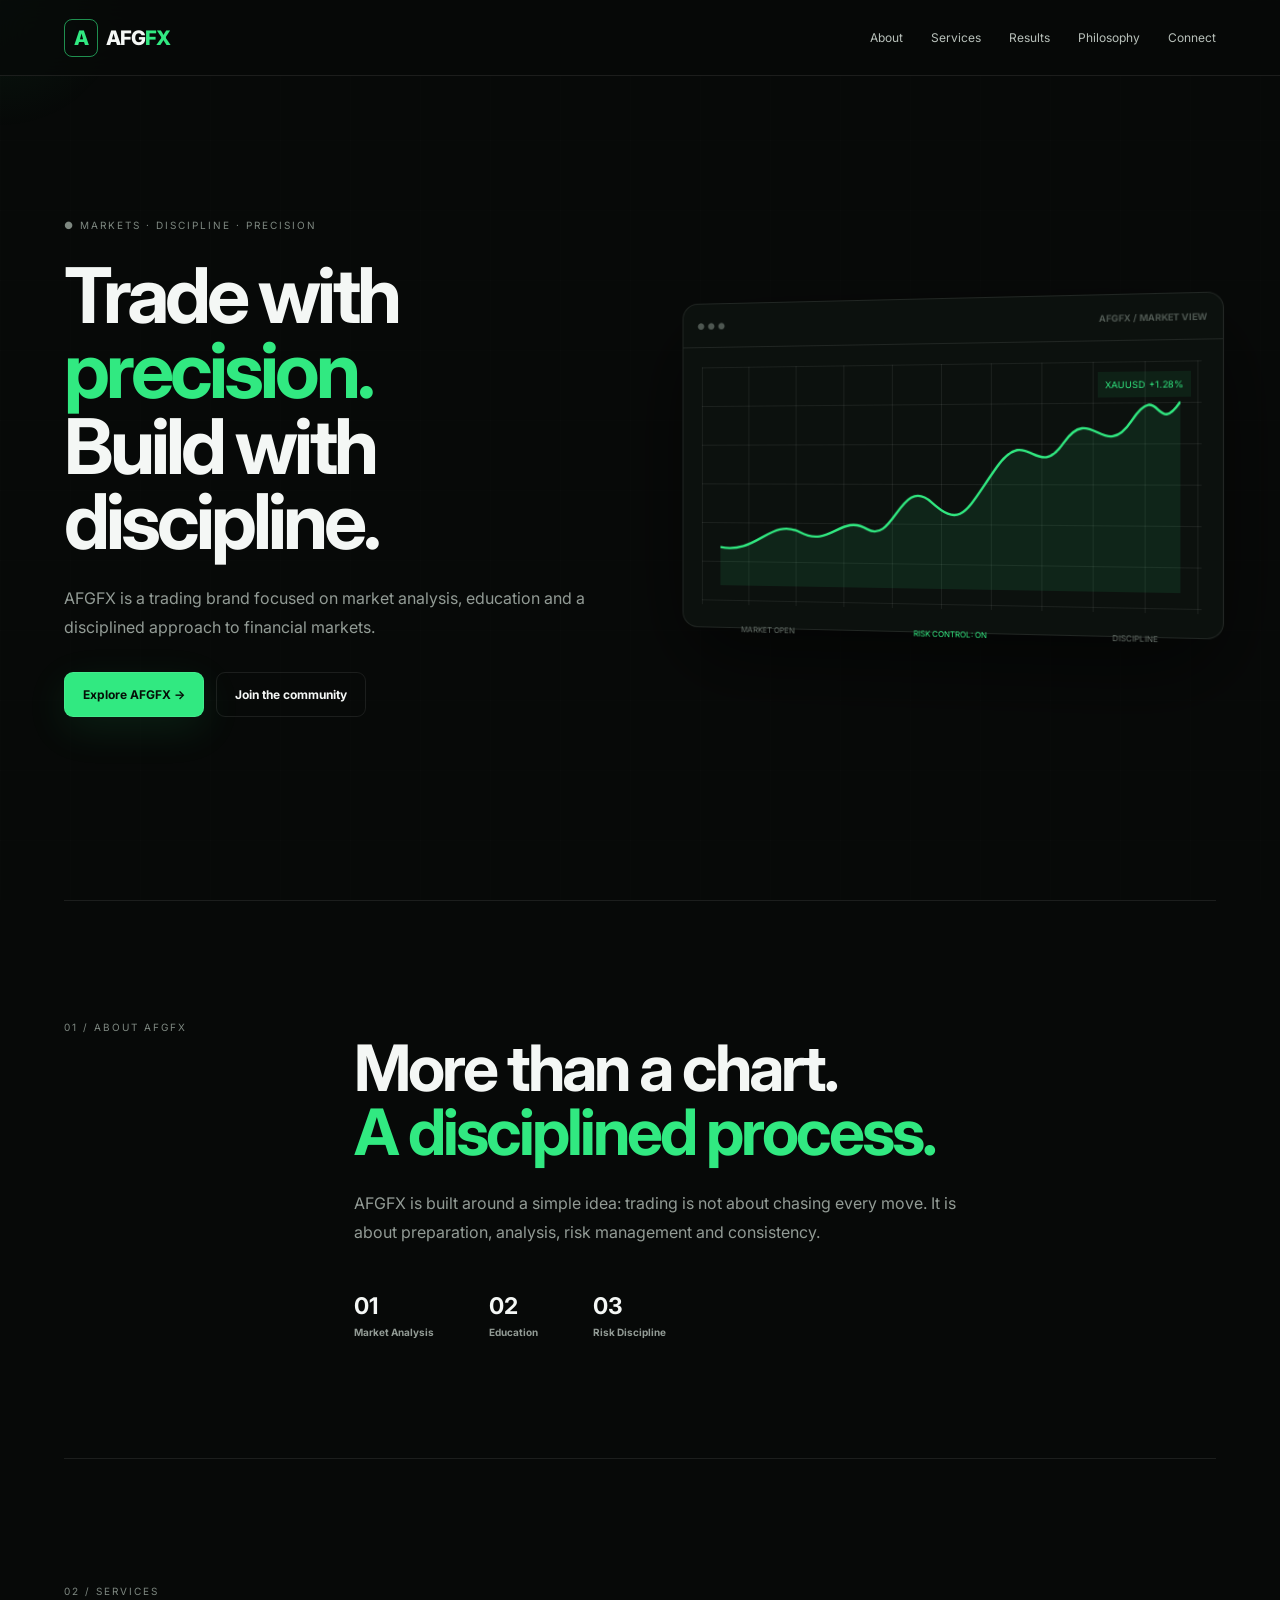
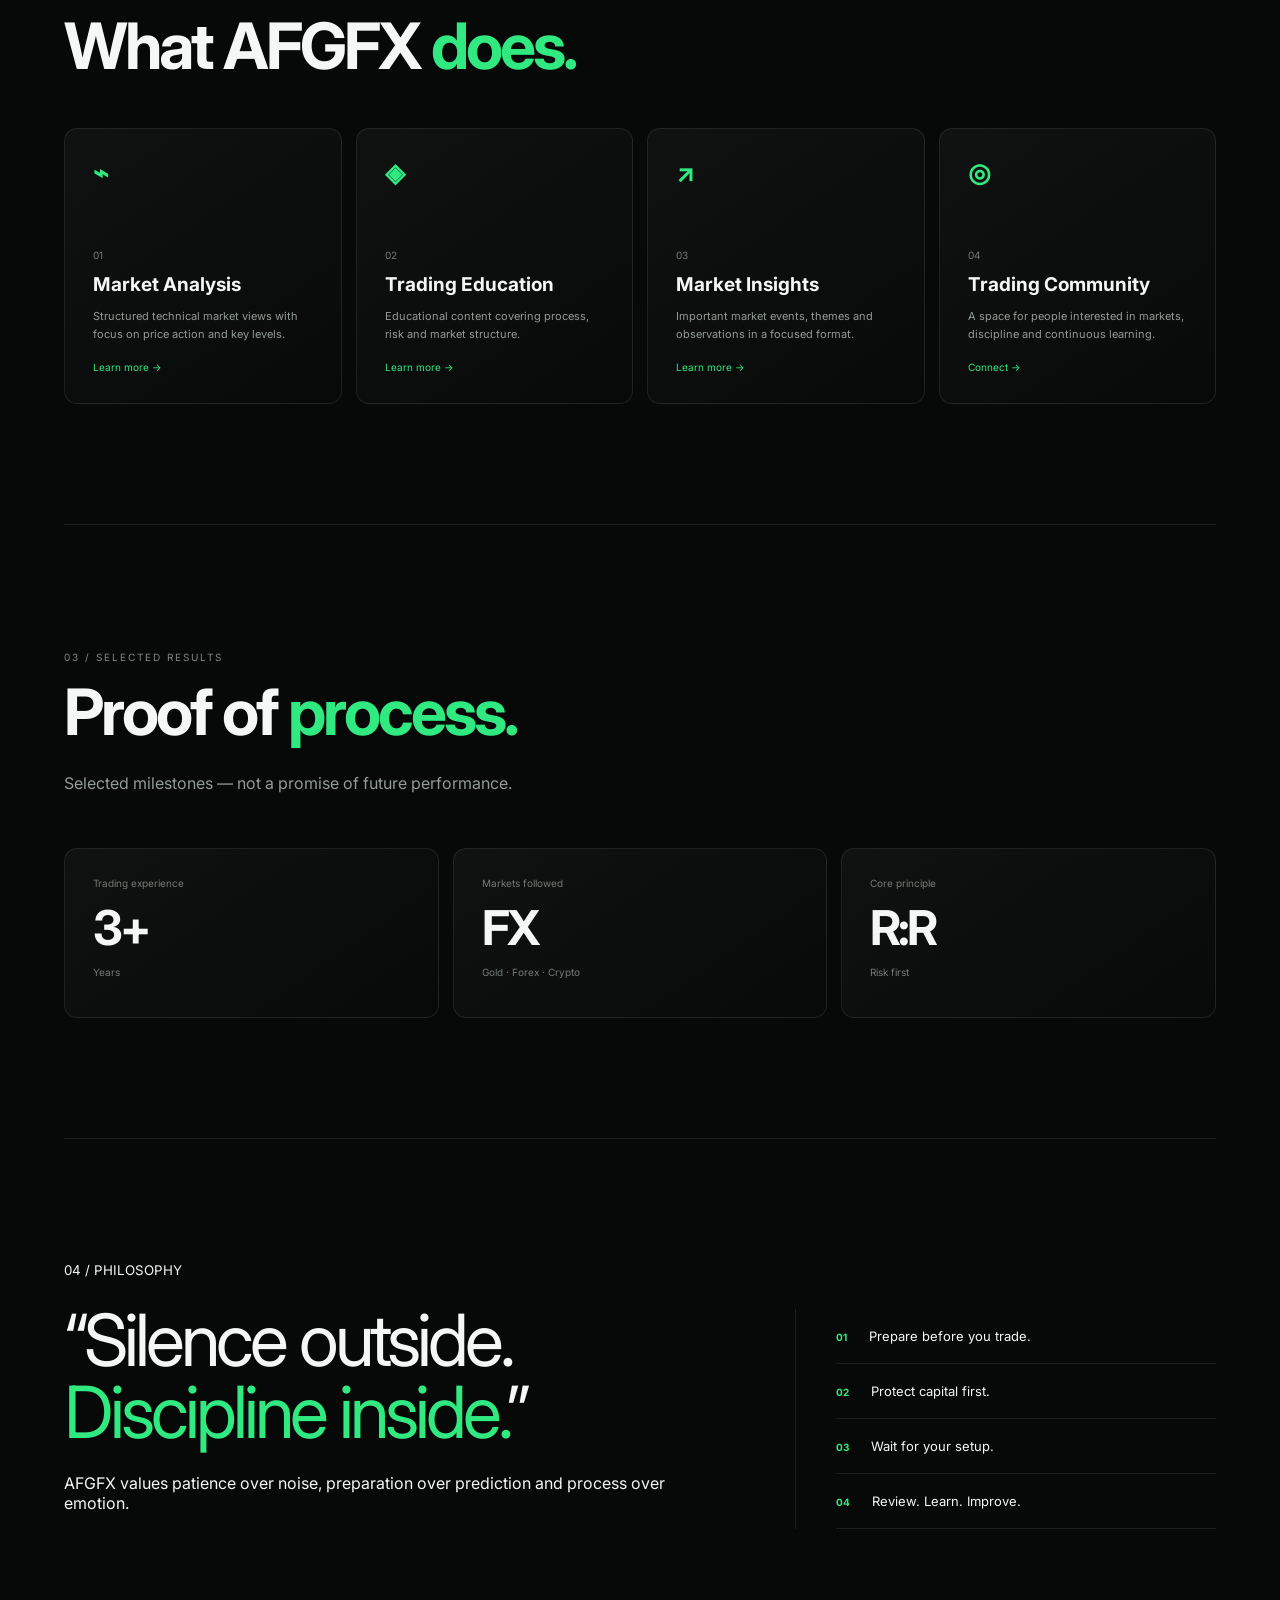
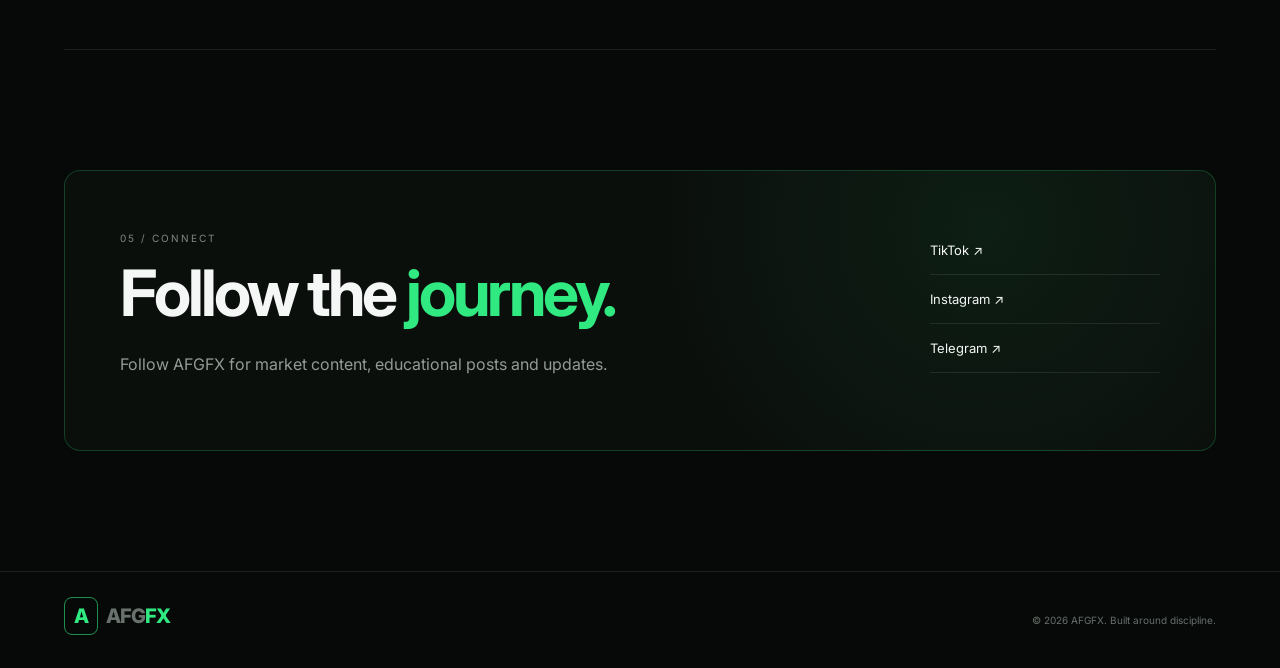
==== index.html @ 51ed6da6 "1 12" ====
<!doctype html><html lang="en"><head>
<meta charset="utf-8"><meta name="viewport" content="width=device-width,initial-scale=1">
<title>AFGFX — Trade with Precision</title>
<link rel="preconnect" href="https://fonts.googleapis.com"><link rel="preconnect" href="https://fonts.gstatic.com" crossorigin>
<link href="https://fonts.googleapis.com/css2?family=Inter:wght@400;500;600;700;800&display=swap" rel="stylesheet">
<link rel="stylesheet" href="style.css"></head><body>
<div class="cursor-glow"></div><div class="grid"></div>
<header class="nav"><a class="brand" href="#home"><i>A</i>AFG<span>FX</span></a>
<button class="menu">☰</button><nav><a href="#about">About</a><a href="#services">Services</a><a href="#results">Results</a><a href="#philosophy">Philosophy</a><a href="#contact">Connect</a></nav></header>
<main id="home">
<section class="hero section"><div class="copy reveal"><small>● MARKETS · DISCIPLINE · PRECISION</small>
<h1>Trade with <em>precision.</em><br>Build with discipline.</h1><p>AFGFX is a trading brand focused on market analysis, education and a disciplined approach to financial markets.</p>
<div class="actions"><a class="btn main" href="#services">Explore AFGFX →</a><a class="btn" href="#contact">Join the community</a></div></div>
<div class="visual reveal delay"><div class="terminal"><div class="top">● ● ● <b>AFGFX / MARKET VIEW</b></div><div class="chart"><svg viewBox="0 0 600 260" preserveAspectRatio="none"><path class="area" d="M0 210 C50 220 70 170 110 190 S165 165 200 185 S245 115 285 150 S330 160 370 105 S420 125 455 75 S505 100 540 48 S570 70 600 25 L600 260 L0 260Z"/><path class="line" d="M0 210 C50 220 70 170 110 190 S165 165 200 185 S245 115 285 150 S330 160 370 105 S420 125 455 75 S505 100 540 48 S570 70 600 25"/></svg><label>XAUUSD +1.28%</label></div><div class="bottom">MARKET OPEN <span>RISK CONTROL: ON</span> DISCIPLINE</div></div></div></section>
<section id="about" class="section split"><small>01 / ABOUT AFGFX</small><div class="reveal"><h2>More than a chart.<br><em>A disciplined process.</em></h2><p>AFGFX is built around a simple idea: trading is not about chasing every move. It is about preparation, analysis, risk management and consistency.</p><div class="stats"><b>01 <small>Market Analysis</small></b><b>02 <small>Education</small></b><b>03 <small>Risk Discipline</small></b></div></div></section>
<section id="services" class="section"><div class="head reveal"><small>02 / SERVICES</small><h2>What AFGFX <em>does.</em></h2></div><div class="cards">
<article class="card reveal"><strong>⌁</strong><small>01</small><h3>Market Analysis</h3><p>Structured technical market views with focus on price action and key levels.</p><a href="#contact">Learn more →</a></article>
<article class="card reveal delay"><strong>◈</strong><small>02</small><h3>Trading Education</h3><p>Educational content covering process, risk and market structure.</p><a href="#contact">Learn more →</a></article>
<article class="card reveal"><strong>↗</strong><small>03</small><h3>Market Insights</h3><p>Important market events, themes and observations in a focused format.</p><a href="#contact">Learn more →</a></article>
<article class="card reveal delay"><strong>◎</strong><small>04</small><h3>Trading Community</h3><p>A space for people interested in markets, discipline and continuous learning.</p><a href="#contact">Connect →</a></article>
</div></section>
<section id="results" class="section"><div class="head reveal"><small>03 / SELECTED RESULTS</small><h2>Proof of <em>process.</em></h2><p>Selected milestones — not a promise of future performance.</p></div><div class="results">
<div class="result reveal"><small>Trading experience</small><b>3+</b><span>Years</span></div><div class="result reveal delay"><small>Markets followed</small><b>FX</b><span>Gold · Forex · Crypto</span></div><div class="result reveal"><small>Core principle</small><b>R:R</b><span>Risk first</span></div></div></section>
<section id="philosophy" class="section philosophy"><div class="reveal"><small>04 / PHILOSOPHY</small><blockquote>“Silence outside.<br><em>Discipline inside.</em>”</blockquote><p>AFGFX values patience over noise, preparation over prediction and process over emotion.</p></div><div class="principles reveal delay"><div><b>01</b>Prepare before you trade.</div><div><b>02</b>Protect capital first.</div><div><b>03</b>Wait for your setup.</div><div><b>04</b>Review. Learn. Improve.</div></div></section>
<section id="contact" class="section"><div class="contact reveal"><div><small>05 / CONNECT</small><h2>Follow the <em>journey.</em></h2><p>Follow AFGFX for market content, educational posts and updates.</p></div><div class="socials"><a href="#">TikTok ↗</a><a href="#">Instagram ↗</a><a href="#">Telegram ↗</a></div></div></section>
</main><footer><a class="brand"><i>A</i>AFG<span>FX</span></a><p>© 2026 AFGFX. Built around discipline.</p></footer>
<script src="script.js"></script></body></html>
---- style.css ----
:root{--bg:#070908;--text:#f4f7f5;--muted:#929b95;--line:#ffffff16;--green:#31e981;--max:1180px}*{box-sizing:border-box}html{scroll-behavior:smooth}body{margin:0;background:var(--bg);color:var(--text);font-family:Inter,Arial,sans-serif;overflow-x:hidden}.grid{position:fixed;inset:0;z-index:-2;opacity:.13;background-image:linear-gradient(#fff1 1px,transparent 1px),linear-gradient(90deg,#fff1 1px,transparent 1px);background-size:70px 70px}.cursor-glow{position:fixed;width:280px;height:280px;border-radius:50%;background:radial-gradient(circle,#31e98112,transparent 65%);transform:translate(-50%,-50%);pointer-events:none;z-index:-1}.nav{position:fixed;z-index:5;top:0;left:0;right:0;height:76px;padding:0 5vw;display:flex;justify-content:space-between;align-items:center;background:#070908c9;backdrop-filter:blur(16px);border-bottom:1px solid var(--line)}a{color:inherit;text-decoration:none}.brand{font-size:20px;font-weight:800;letter-spacing:-1px}.brand i{font-style:normal;color:var(--green);border:1px solid #31e98199;border-radius:8px;padding:6px 9px;margin-right:8px}.brand span,em{color:var(--green);font-style:normal}.nav nav{display:flex;gap:28px}.nav nav a{font-size:12px;color:#b8c0ba}.menu{display:none;background:none;border:0;color:#fff;font-size:22px}.section{width:min(var(--max),90vw);margin:auto;padding:120px 0;border-top:1px solid var(--line)}.hero{min-height:100vh;border:0;padding-top:150px;display:grid;grid-template-columns:1fr 1fr;gap:60px;align-items:center}.copy small,.section>small,.head small,.contact small{color:#7e8881;font-size:10px;letter-spacing:2px}.copy h1{font-size:clamp(48px,6vw,82px);line-height:.98;letter-spacing:-4px;margin:25px 0}.copy p,.split p,.head p,.contact p{color:var(--muted);line-height:1.8;max-width:620px}.actions{display:flex;gap:12px;margin-top:30px;flex-wrap:wrap}.btn{border:1px solid var(--line);padding:14px 18px;border-radius:9px;font-size:12px;font-weight:700}.btn.main{background:var(--green);color:#061008;box-shadow:0 12px 40px #31e9811a}.visual{display:grid;place-items:center;min-height:420px}.terminal{width:min(560px,100%);height:335px;background:#0c110e;border:1px solid #ffffff16;border-radius:16px;box-shadow:0 35px 90px #0009;transform:perspective(1000px) rotateY(-8deg);animation:float 5s ease-in-out infinite}.top{height:45px;padding:0 15px;display:flex;align-items:center;gap:5px;border-bottom:1px solid var(--line);color:#4e5751;font-size:9px}.top b{margin-left:auto}.chart{height:245px;position:relative;padding:20px;background-image:linear-gradient(#fff1 1px,transparent 1px),linear-gradient(90deg,#fff1 1px,transparent 1px);background-size:50px 40px;margin:20px}.chart svg{width:100%;height:100%}.area{fill:#31e98118}.line{fill:none;stroke:var(--green);stroke-width:3;stroke-dasharray:1000;stroke-dashoffset:1000;animation:draw 3s ease forwards infinite alternate}.chart label{position:absolute;right:10px;top:10px;color:var(--green);font-size:9px;background:#31e98112;padding:7px}.bottom{font-size:8px;color:#657069;display:flex;justify-content:space-around}.bottom span{color:var(--green)}.split{display:grid;grid-template-columns:220px 1fr;gap:70px}.split h2,.head h2,.contact h2{font-size:clamp(42px,5vw,65px);line-height:1;letter-spacing:-3px;margin:15px 0 25px}.stats{display:flex;gap:55px;margin-top:45px}.stats b{font-size:23px}.stats small{display:block;color:var(--muted);font-size:10px;margin-top:6px}.head{margin-bottom:50px}.cards,.results{display:grid;grid-template-columns:repeat(4,1fr);gap:14px}.card,.result{border:1px solid var(--line);border-radius:13px;background:linear-gradient(145deg,#ffffff0a,#ffffff02);padding:28px;min-height:270px;transition:.35s}.card:hover{transform:translateY(-8px);border-color:#31e98155}.card strong{display:block;color:var(--green);font-size:26px;margin-bottom:55px}.card small,.result small,.result span{color:#727b75;font-size:10px}.card h3{font-size:19px;margin:10px 0}.card p{font-size:11px;line-height:1.7;color:var(--muted)}.card a{font-size:10px;color:var(--green)}.results{grid-template-columns:repeat(3,1fr)}.result{min-height:170px;display:flex;flex-direction:column;gap:9px}.result b{font-size:48px;letter-spacing:-3px}.philosophy{display:grid;grid-template-columns:1.2fr .8fr;gap:100px}.philosophy blockquote{font-size:clamp(42px,6vw,72px);line-height:1;letter-spacing:-4px;margin:25px 0}.principles{border-left:1px solid var(--line);padding-left:40px;align-self:end}.principles div{padding:19px 0;border-bottom:1px solid var(--line);font-size:13px}.principles b{color:var(--green);margin-right:22px;font-size:10px}.contact{display:flex;justify-content:space-between;gap:50px;padding:55px;border:1px solid #31e98138;border-radius:16px;background:radial-gradient(circle at 80% 20%,#31e98112,transparent 35%),#0b0f0c}.socials{min-width:230px;display:flex;flex-direction:column}.socials a{padding:16px 0;border-bottom:1px solid var(--line);font-size:13px}.socials a:hover{color:var(--green)}footer{border-top:1px solid var(--line);padding:32px 5vw;display:flex;justify-content:space-between;color:#68716b;font-size:10px}.reveal{opacity:0;transform:translateY(25px);transition:.8s ease}.reveal.show{opacity:1;transform:none}.delay{transition-delay:.15s}@keyframes draw{to{stroke-dashoffset:0}}@keyframes float{50%{transform:perspective(1000px) rotateY(-5deg) translateY(-10px)}}@media(max-width:850px){.nav nav{display:none}.menu{display:block}.hero{grid-template-columns:1fr}.split,.philosophy{grid-template-columns:1fr;gap:35px}.cards{grid-template-columns:1fr 1fr}.principles{border:0;border-top:1px solid var(--line);padding:0}.contact{flex-direction:column}}@media(max-width:560px){.section{padding:85px 0}.copy h1{font-size:49px}.cards,.results{grid-template-columns:1fr}.stats{gap:20px}.contact{padding:32px}footer{flex-direction:column;gap:15px}}
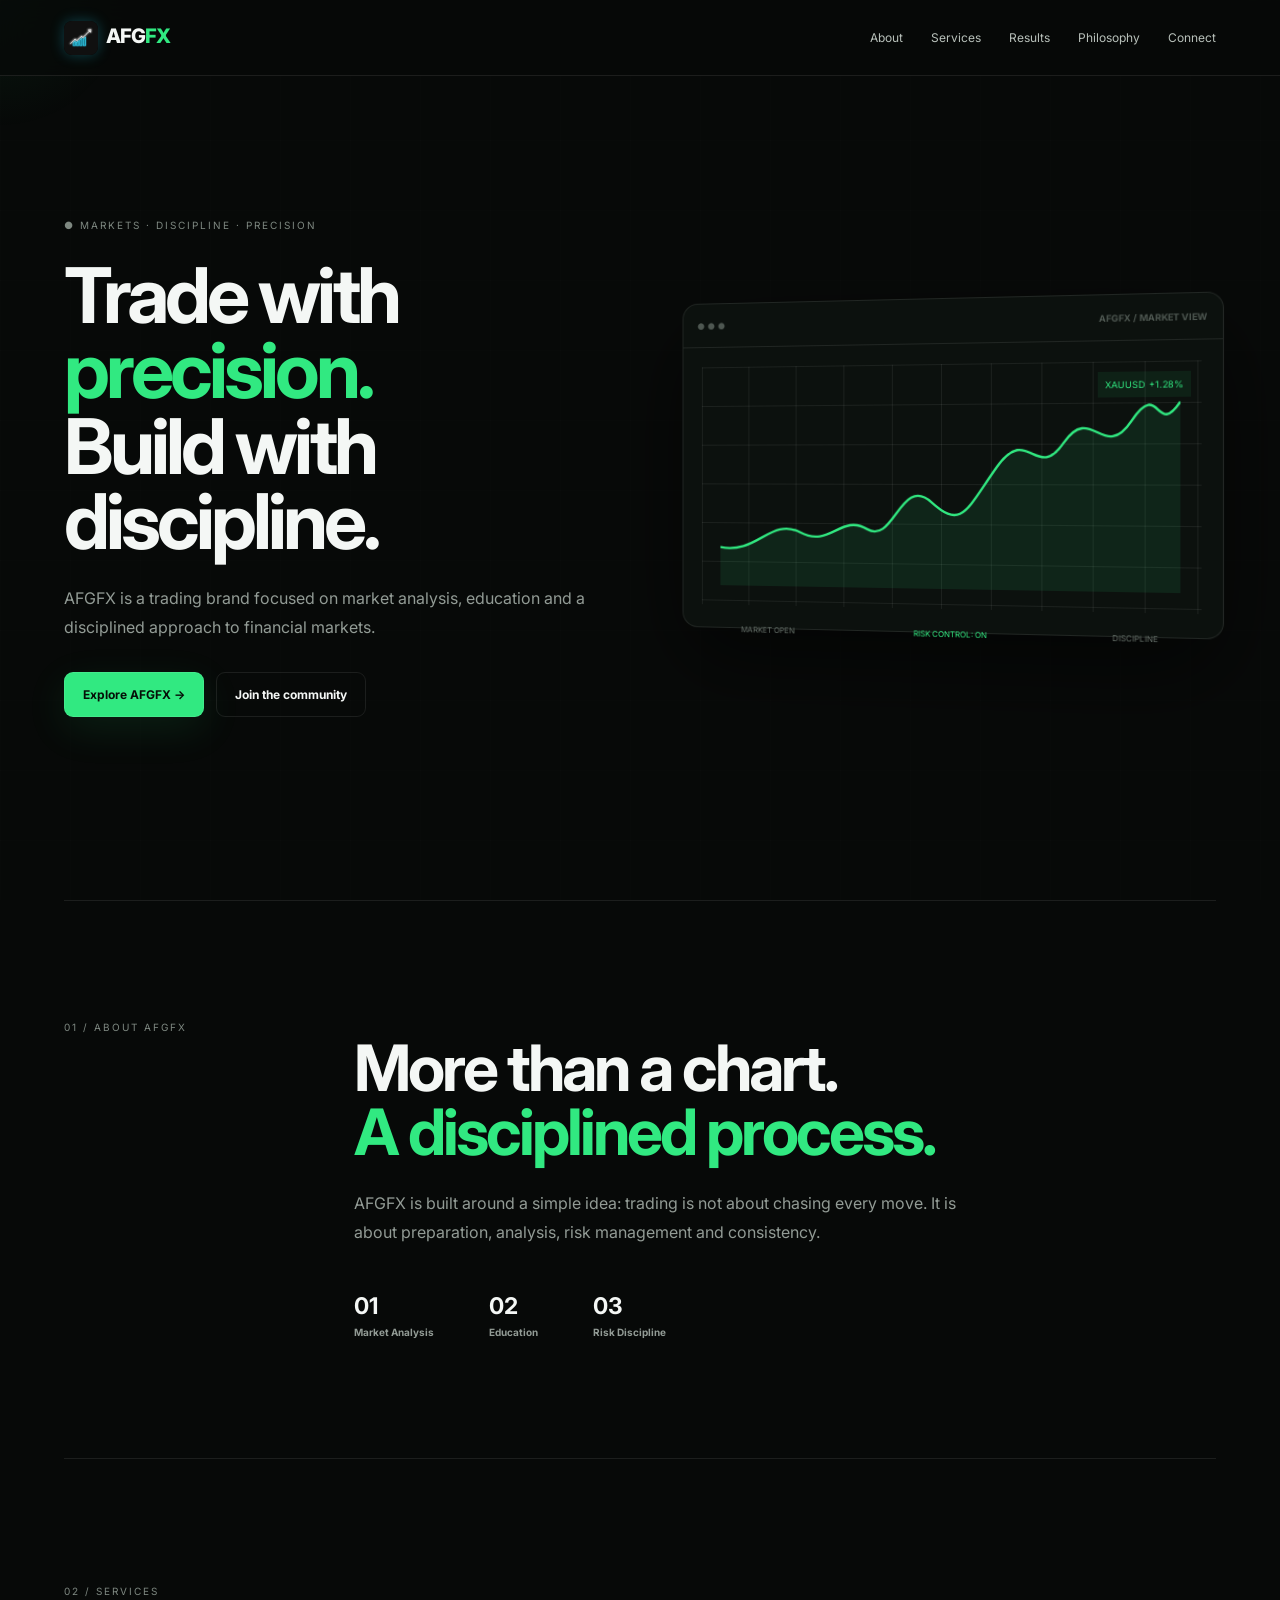
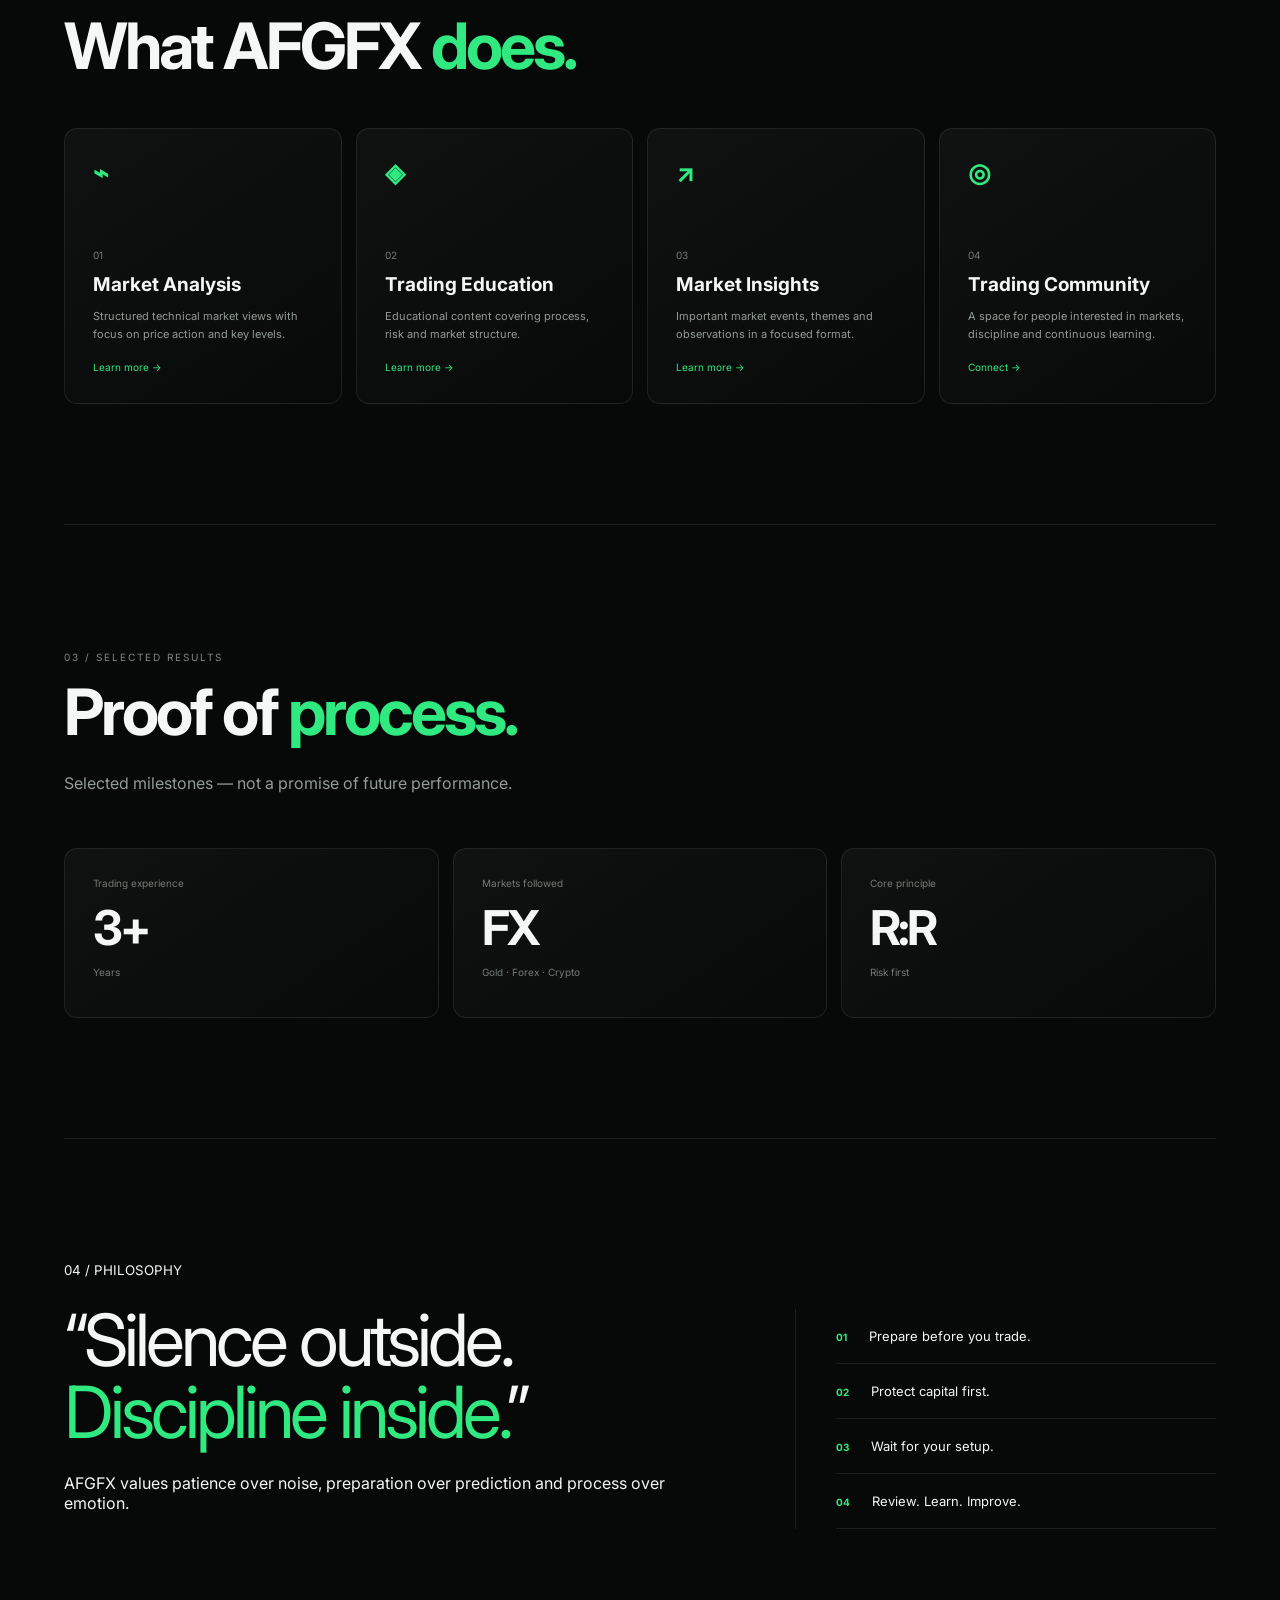
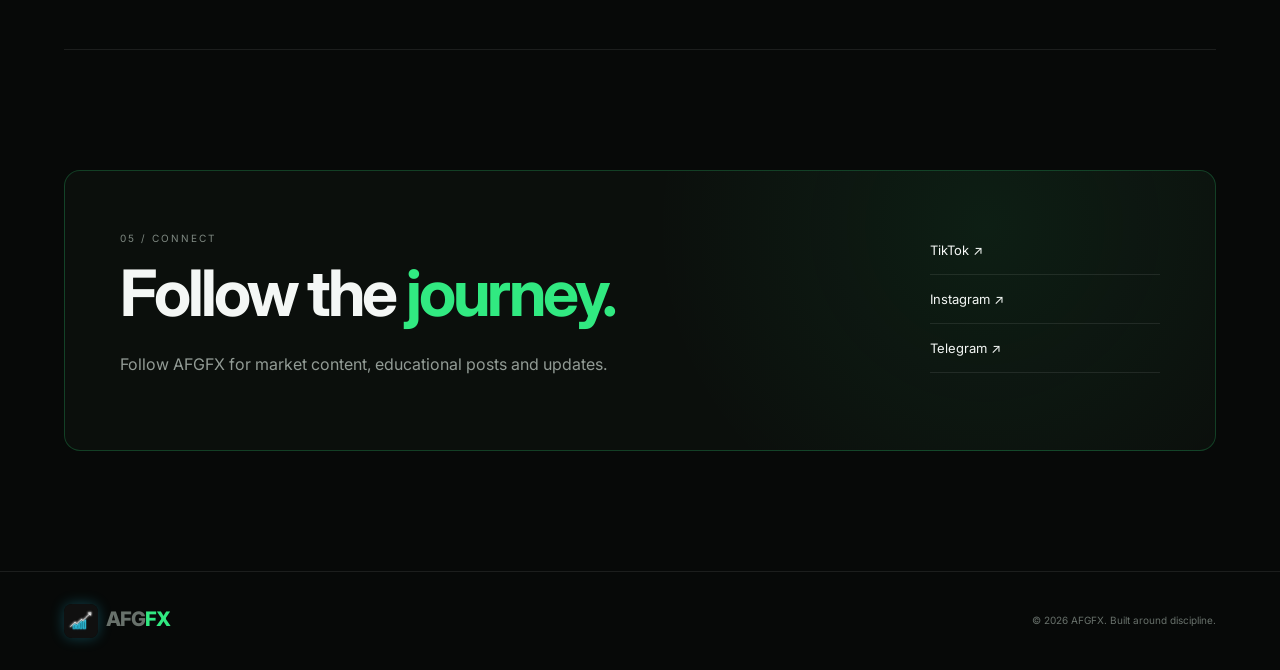
==== commit 8783d663: "Add files via upload" ====
--- a/index.html
+++ b/index.html
@@ -5,7 +5,7 @@
 <link href="https://fonts.googleapis.com/css2?family=Inter:wght@400;500;600;700;800&display=swap" rel="stylesheet">
 <link rel="stylesheet" href="style.css"></head><body>
 <div class="cursor-glow"></div><div class="grid"></div>
-<header class="nav"><a class="brand" href="#home"><i>A</i>AFG<span>FX</span></a>
+<header class="nav"><a class="brand" href="#home"><img class="brand-logo" src="logo.jpeg" alt="AFGFX logo">AFG<span>FX</span></a>
 <button class="menu">☰</button><nav><a href="#about">About</a><a href="#services">Services</a><a href="#results">Results</a><a href="#philosophy">Philosophy</a><a href="#contact">Connect</a></nav></header>
 <main id="home">
 <section class="hero section"><div class="copy reveal"><small>● MARKETS · DISCIPLINE · PRECISION</small>
@@ -22,6 +22,6 @@
 <section id="results" class="section"><div class="head reveal"><small>03 / SELECTED RESULTS</small><h2>Proof of <em>process.</em></h2><p>Selected milestones — not a promise of future performance.</p></div><div class="results">
 <div class="result reveal"><small>Trading experience</small><b>3+</b><span>Years</span></div><div class="result reveal delay"><small>Markets followed</small><b>FX</b><span>Gold · Forex · Crypto</span></div><div class="result reveal"><small>Core principle</small><b>R:R</b><span>Risk first</span></div></div></section>
 <section id="philosophy" class="section philosophy"><div class="reveal"><small>04 / PHILOSOPHY</small><blockquote>“Silence outside.<br><em>Discipline inside.</em>”</blockquote><p>AFGFX values patience over noise, preparation over prediction and process over emotion.</p></div><div class="principles reveal delay"><div><b>01</b>Prepare before you trade.</div><div><b>02</b>Protect capital first.</div><div><b>03</b>Wait for your setup.</div><div><b>04</b>Review. Learn. Improve.</div></div></section>
-<section id="contact" class="section"><div class="contact reveal"><div><small>05 / CONNECT</small><h2>Follow the <em>journey.</em></h2><p>Follow AFGFX for market content, educational posts and updates.</p></div><div class="socials"><a href="#">TikTok ↗</a><a href="#">Instagram ↗</a><a href="#">Telegram ↗</a></div></div></section>
-</main><footer><a class="brand"><i>A</i>AFG<span>FX</span></a><p>© 2026 AFGFX. Built around discipline.</p></footer>
+<section id="contact" class="section"><div class="contact reveal"><div><small>05 / CONNECT</small><h2>Follow the <em>journey.</em></h2><p>Follow AFGFX for market content, educational posts and updates.</p></div><div class="socials"><a href="https://www.tiktok.com/@afgfx10" target="_blank" rel="noopener noreferrer">TikTok ↗</a><a href="https://www.instagram.com/afg_fx_10" target="_blank" rel="noopener noreferrer">Instagram ↗</a><a href="https://t.me/afgfx15" target="_blank" rel="noopener noreferrer">Telegram ↗</a></div></div></section>
+</main><footer><a class="brand"><img class="brand-logo" src="logo.jpeg" alt="AFGFX logo">AFG<span>FX</span></a><p>© 2026 AFGFX. Built around discipline.</p></footer>
 <script src="script.js"></script></body></html>
--- a/style.css
+++ b/style.css
@@ -1 +1 @@
-:root{--bg:#070908;--text:#f4f7f5;--muted:#929b95;--line:#ffffff16;--green:#31e981;--max:1180px}*{box-sizing:border-box}html{scroll-behavior:smooth}body{margin:0;background:var(--bg);color:var(--text);font-family:Inter,Arial,sans-serif;overflow-x:hidden}.grid{position:fixed;inset:0;z-index:-2;opacity:.13;background-image:linear-gradient(#fff1 1px,transparent 1px),linear-gradient(90deg,#fff1 1px,transparent 1px);background-size:70px 70px}.cursor-glow{position:fixed;width:280px;height:280px;border-radius:50%;background:radial-gradient(circle,#31e98112,transparent 65%);transform:translate(-50%,-50%);pointer-events:none;z-index:-1}.nav{position:fixed;z-index:5;top:0;left:0;right:0;height:76px;padding:0 5vw;display:flex;justify-content:space-between;align-items:center;background:#070908c9;backdrop-filter:blur(16px);border-bottom:1px solid var(--line)}a{color:inherit;text-decoration:none}.brand{font-size:20px;font-weight:800;letter-spacing:-1px}.brand i{font-style:normal;color:var(--green);border:1px solid #31e98199;border-radius:8px;padding:6px 9px;margin-right:8px}.brand span,em{color:var(--green);font-style:normal}.nav nav{display:flex;gap:28px}.nav nav a{font-size:12px;color:#b8c0ba}.menu{display:none;background:none;border:0;color:#fff;font-size:22px}.section{width:min(var(--max),90vw);margin:auto;padding:120px 0;border-top:1px solid var(--line)}.hero{min-height:100vh;border:0;padding-top:150px;display:grid;grid-template-columns:1fr 1fr;gap:60px;align-items:center}.copy small,.section>small,.head small,.contact small{color:#7e8881;font-size:10px;letter-spacing:2px}.copy h1{font-size:clamp(48px,6vw,82px);line-height:.98;letter-spacing:-4px;margin:25px 0}.copy p,.split p,.head p,.contact p{color:var(--muted);line-height:1.8;max-width:620px}.actions{display:flex;gap:12px;margin-top:30px;flex-wrap:wrap}.btn{border:1px solid var(--line);padding:14px 18px;border-radius:9px;font-size:12px;font-weight:700}.btn.main{background:var(--green);color:#061008;box-shadow:0 12px 40px #31e9811a}.visual{display:grid;place-items:center;min-height:420px}.terminal{width:min(560px,100%);height:335px;background:#0c110e;border:1px solid #ffffff16;border-radius:16px;box-shadow:0 35px 90px #0009;transform:perspective(1000px) rotateY(-8deg);animation:float 5s ease-in-out infinite}.top{height:45px;padding:0 15px;display:flex;align-items:center;gap:5px;border-bottom:1px solid var(--line);color:#4e5751;font-size:9px}.top b{margin-left:auto}.chart{height:245px;position:relative;padding:20px;background-image:linear-gradient(#fff1 1px,transparent 1px),linear-gradient(90deg,#fff1 1px,transparent 1px);background-size:50px 40px;margin:20px}.chart svg{width:100%;height:100%}.area{fill:#31e98118}.line{fill:none;stroke:var(--green);stroke-width:3;stroke-dasharray:1000;stroke-dashoffset:1000;animation:draw 3s ease forwards infinite alternate}.chart label{position:absolute;right:10px;top:10px;color:var(--green);font-size:9px;background:#31e98112;padding:7px}.bottom{font-size:8px;color:#657069;display:flex;justify-content:space-around}.bottom span{color:var(--green)}.split{display:grid;grid-template-columns:220px 1fr;gap:70px}.split h2,.head h2,.contact h2{font-size:clamp(42px,5vw,65px);line-height:1;letter-spacing:-3px;margin:15px 0 25px}.stats{display:flex;gap:55px;margin-top:45px}.stats b{font-size:23px}.stats small{display:block;color:var(--muted);font-size:10px;margin-top:6px}.head{margin-bottom:50px}.cards,.results{display:grid;grid-template-columns:repeat(4,1fr);gap:14px}.card,.result{border:1px solid var(--line);border-radius:13px;background:linear-gradient(145deg,#ffffff0a,#ffffff02);padding:28px;min-height:270px;transition:.35s}.card:hover{transform:translateY(-8px);border-color:#31e98155}.card strong{display:block;color:var(--green);font-size:26px;margin-bottom:55px}.card small,.result small,.result span{color:#727b75;font-size:10px}.card h3{font-size:19px;margin:10px 0}.card p{font-size:11px;line-height:1.7;color:var(--muted)}.card a{font-size:10px;color:var(--green)}.results{grid-template-columns:repeat(3,1fr)}.result{min-height:170px;display:flex;flex-direction:column;gap:9px}.result b{font-size:48px;letter-spacing:-3px}.philosophy{display:grid;grid-template-columns:1.2fr .8fr;gap:100px}.philosophy blockquote{font-size:clamp(42px,6vw,72px);line-height:1;letter-spacing:-4px;margin:25px 0}.principles{border-left:1px solid var(--line);padding-left:40px;align-self:end}.principles div{padding:19px 0;border-bottom:1px solid var(--line);font-size:13px}.principles b{color:var(--green);margin-right:22px;font-size:10px}.contact{display:flex;justify-content:space-between;gap:50px;padding:55px;border:1px solid #31e98138;border-radius:16px;background:radial-gradient(circle at 80% 20%,#31e98112,transparent 35%),#0b0f0c}.socials{min-width:230px;display:flex;flex-direction:column}.socials a{padding:16px 0;border-bottom:1px solid var(--line);font-size:13px}.socials a:hover{color:var(--green)}footer{border-top:1px solid var(--line);padding:32px 5vw;display:flex;justify-content:space-between;color:#68716b;font-size:10px}.reveal{opacity:0;transform:translateY(25px);transition:.8s ease}.reveal.show{opacity:1;transform:none}.delay{transition-delay:.15s}@keyframes draw{to{stroke-dashoffset:0}}@keyframes float{50%{transform:perspective(1000px) rotateY(-5deg) translateY(-10px)}}@media(max-width:850px){.nav nav{display:none}.menu{display:block}.hero{grid-template-columns:1fr}.split,.philosophy{grid-template-columns:1fr;gap:35px}.cards{grid-template-columns:1fr 1fr}.principles{border:0;border-top:1px solid var(--line);padding:0}.contact{flex-direction:column}}@media(max-width:560px){.section{padding:85px 0}.copy h1{font-size:49px}.cards,.results{grid-template-columns:1fr}.stats{gap:20px}.contact{padding:32px}footer{flex-direction:column;gap:15px}}+:root{--bg:#070908;--text:#f4f7f5;--muted:#929b95;--line:#ffffff16;--green:#31e981;--max:1180px}*{box-sizing:border-box}html{scroll-behavior:smooth}body{margin:0;background:var(--bg);color:var(--text);font-family:Inter,Arial,sans-serif;overflow-x:hidden}.grid{position:fixed;inset:0;z-index:-2;opacity:.13;background-image:linear-gradient(#fff1 1px,transparent 1px),linear-gradient(90deg,#fff1 1px,transparent 1px);background-size:70px 70px}.cursor-glow{position:fixed;width:280px;height:280px;border-radius:50%;background:radial-gradient(circle,#31e98112,transparent 65%);transform:translate(-50%,-50%);pointer-events:none;z-index:-1}.nav{position:fixed;z-index:5;top:0;left:0;right:0;height:76px;padding:0 5vw;display:flex;justify-content:space-between;align-items:center;background:#070908c9;backdrop-filter:blur(16px);border-bottom:1px solid var(--line)}a{color:inherit;text-decoration:none}.brand{font-size:20px;font-weight:800;letter-spacing:-1px}.brand-logo{width:34px;height:34px;object-fit:cover;border-radius:8px;vertical-align:middle;margin-right:8px;box-shadow:0 0 14px #25d9ff44}.brand span,em{color:var(--green);font-style:normal}.nav nav{display:flex;gap:28px}.nav nav a{font-size:12px;color:#b8c0ba}.menu{display:none;background:none;border:0;color:#fff;font-size:22px}.section{width:min(var(--max),90vw);margin:auto;padding:120px 0;border-top:1px solid var(--line)}.hero{min-height:100vh;border:0;padding-top:150px;display:grid;grid-template-columns:1fr 1fr;gap:60px;align-items:center}.copy small,.section>small,.head small,.contact small{color:#7e8881;font-size:10px;letter-spacing:2px}.copy h1{font-size:clamp(48px,6vw,82px);line-height:.98;letter-spacing:-4px;margin:25px 0}.copy p,.split p,.head p,.contact p{color:var(--muted);line-height:1.8;max-width:620px}.actions{display:flex;gap:12px;margin-top:30px;flex-wrap:wrap}.btn{border:1px solid var(--line);padding:14px 18px;border-radius:9px;font-size:12px;font-weight:700}.btn.main{background:var(--green);color:#061008;box-shadow:0 12px 40px #31e9811a}.visual{display:grid;place-items:center;min-height:420px}.terminal{width:min(560px,100%);height:335px;background:#0c110e;border:1px solid #ffffff16;border-radius:16px;box-shadow:0 35px 90px #0009;transform:perspective(1000px) rotateY(-8deg);animation:float 5s ease-in-out infinite}.top{height:45px;padding:0 15px;display:flex;align-items:center;gap:5px;border-bottom:1px solid var(--line);color:#4e5751;font-size:9px}.top b{margin-left:auto}.chart{height:245px;position:relative;padding:20px;background-image:linear-gradient(#fff1 1px,transparent 1px),linear-gradient(90deg,#fff1 1px,transparent 1px);background-size:50px 40px;margin:20px}.chart svg{width:100%;height:100%}.area{fill:#31e98118}.line{fill:none;stroke:var(--green);stroke-width:3;stroke-dasharray:1000;stroke-dashoffset:1000;animation:draw 3s ease forwards infinite alternate}.chart label{position:absolute;right:10px;top:10px;color:var(--green);font-size:9px;background:#31e98112;padding:7px}.bottom{font-size:8px;color:#657069;display:flex;justify-content:space-around}.bottom span{color:var(--green)}.split{display:grid;grid-template-columns:220px 1fr;gap:70px}.split h2,.head h2,.contact h2{font-size:clamp(42px,5vw,65px);line-height:1;letter-spacing:-3px;margin:15px 0 25px}.stats{display:flex;gap:55px;margin-top:45px}.stats b{font-size:23px}.stats small{display:block;color:var(--muted);font-size:10px;margin-top:6px}.head{margin-bottom:50px}.cards,.results{display:grid;grid-template-columns:repeat(4,1fr);gap:14px}.card,.result{border:1px solid var(--line);border-radius:13px;background:linear-gradient(145deg,#ffffff0a,#ffffff02);padding:28px;min-height:270px;transition:.35s}.card:hover{transform:translateY(-8px);border-color:#31e98155}.card strong{display:block;color:var(--green);font-size:26px;margin-bottom:55px}.card small,.result small,.result span{color:#727b75;font-size:10px}.card h3{font-size:19px;margin:10px 0}.card p{font-size:11px;line-height:1.7;color:var(--muted)}.card a{font-size:10px;color:var(--green)}.results{grid-template-columns:repeat(3,1fr)}.result{min-height:170px;display:flex;flex-direction:column;gap:9px}.result b{font-size:48px;letter-spacing:-3px}.philosophy{display:grid;grid-template-columns:1.2fr .8fr;gap:100px}.philosophy blockquote{font-size:clamp(42px,6vw,72px);line-height:1;letter-spacing:-4px;margin:25px 0}.principles{border-left:1px solid var(--line);padding-left:40px;align-self:end}.principles div{padding:19px 0;border-bottom:1px solid var(--line);font-size:13px}.principles b{color:var(--green);margin-right:22px;font-size:10px}.contact{display:flex;justify-content:space-between;gap:50px;padding:55px;border:1px solid #31e98138;border-radius:16px;background:radial-gradient(circle at 80% 20%,#31e98112,transparent 35%),#0b0f0c}.socials{min-width:230px;display:flex;flex-direction:column}.socials a{padding:16px 0;border-bottom:1px solid var(--line);font-size:13px}.socials a:hover{color:var(--green)}footer{border-top:1px solid var(--line);padding:32px 5vw;display:flex;justify-content:space-between;color:#68716b;font-size:10px}.reveal{opacity:0;transform:translateY(25px);transition:.8s ease}.reveal.show{opacity:1;transform:none}.delay{transition-delay:.15s}@keyframes draw{to{stroke-dashoffset:0}}@keyframes float{50%{transform:perspective(1000px) rotateY(-5deg) translateY(-10px)}}@media(max-width:850px){.nav nav{display:none}.menu{display:block}.hero{grid-template-columns:1fr}.split,.philosophy{grid-template-columns:1fr;gap:35px}.cards{grid-template-columns:1fr 1fr}.principles{border:0;border-top:1px solid var(--line);padding:0}.contact{flex-direction:column}}@media(max-width:560px){.section{padding:85px 0}.copy h1{font-size:49px}.cards,.results{grid-template-columns:1fr}.stats{gap:20px}.contact{padding:32px}footer{flex-direction:column;gap:15px}}
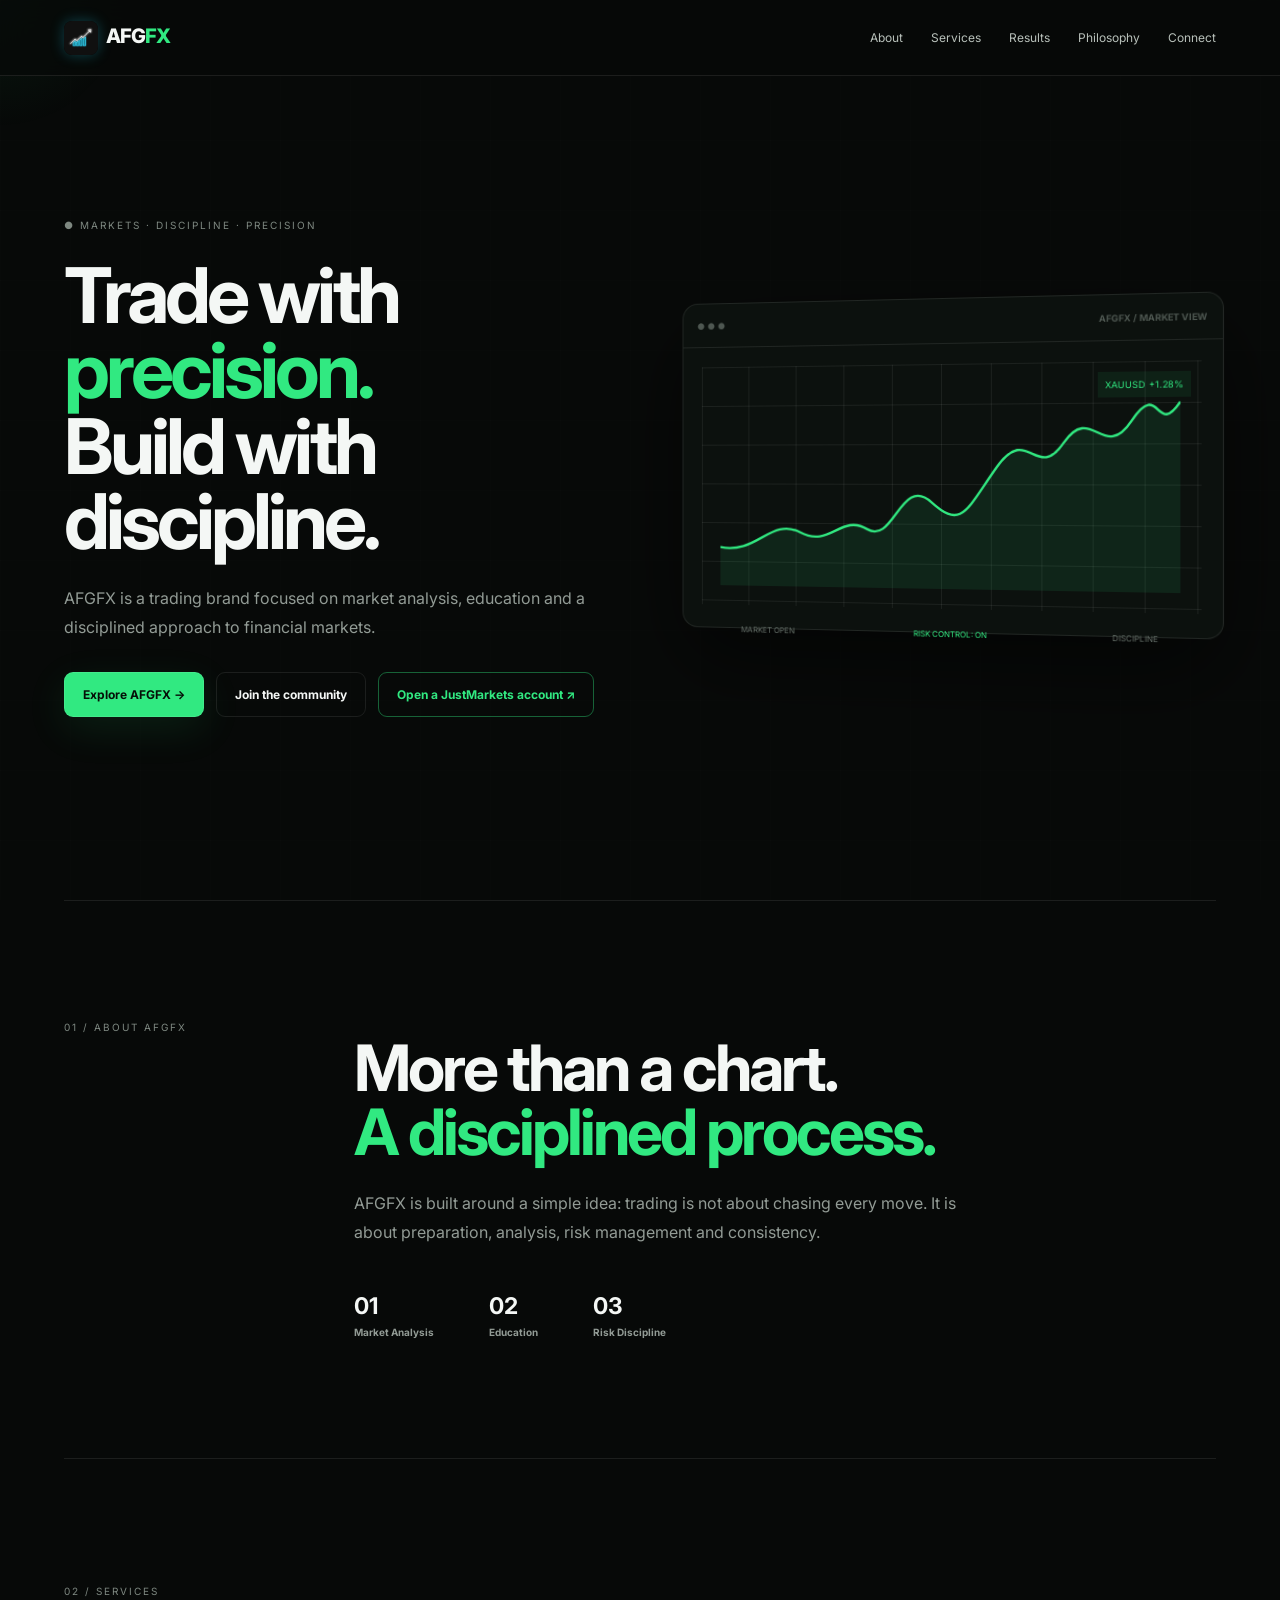
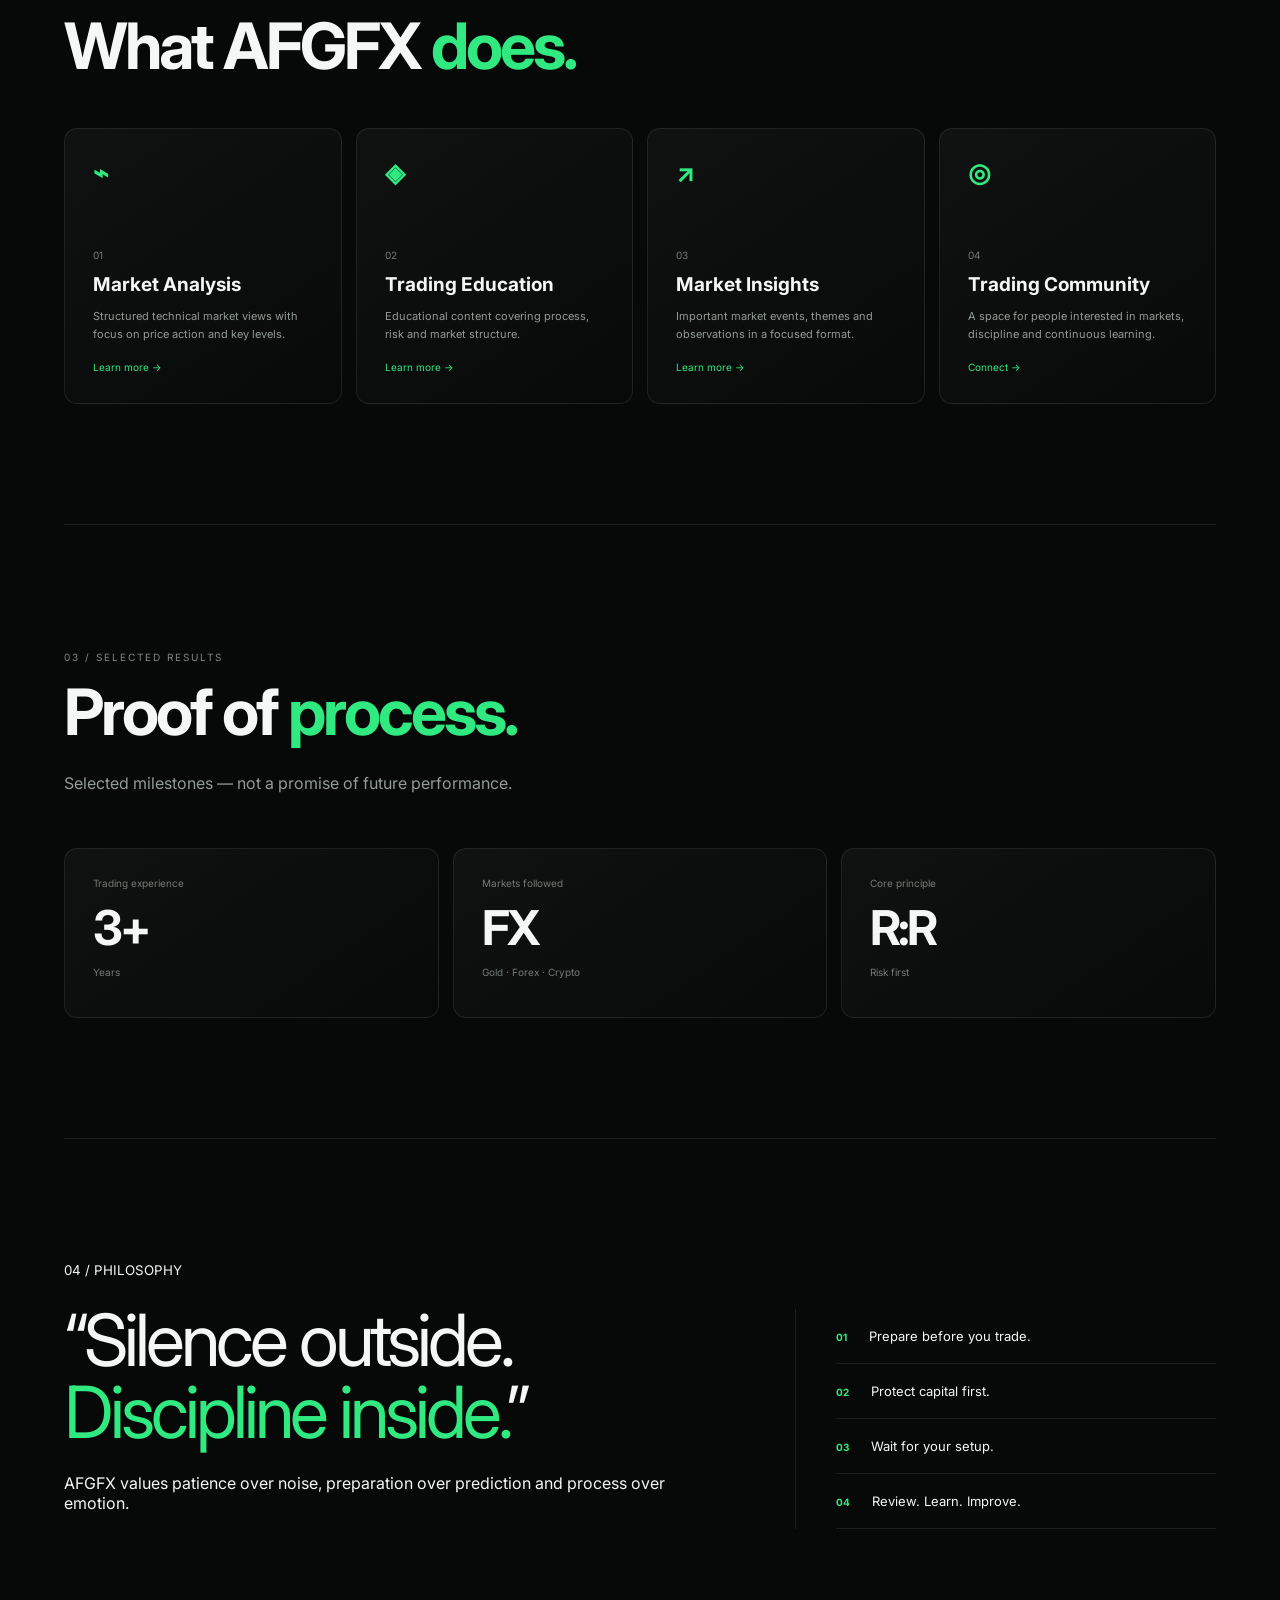
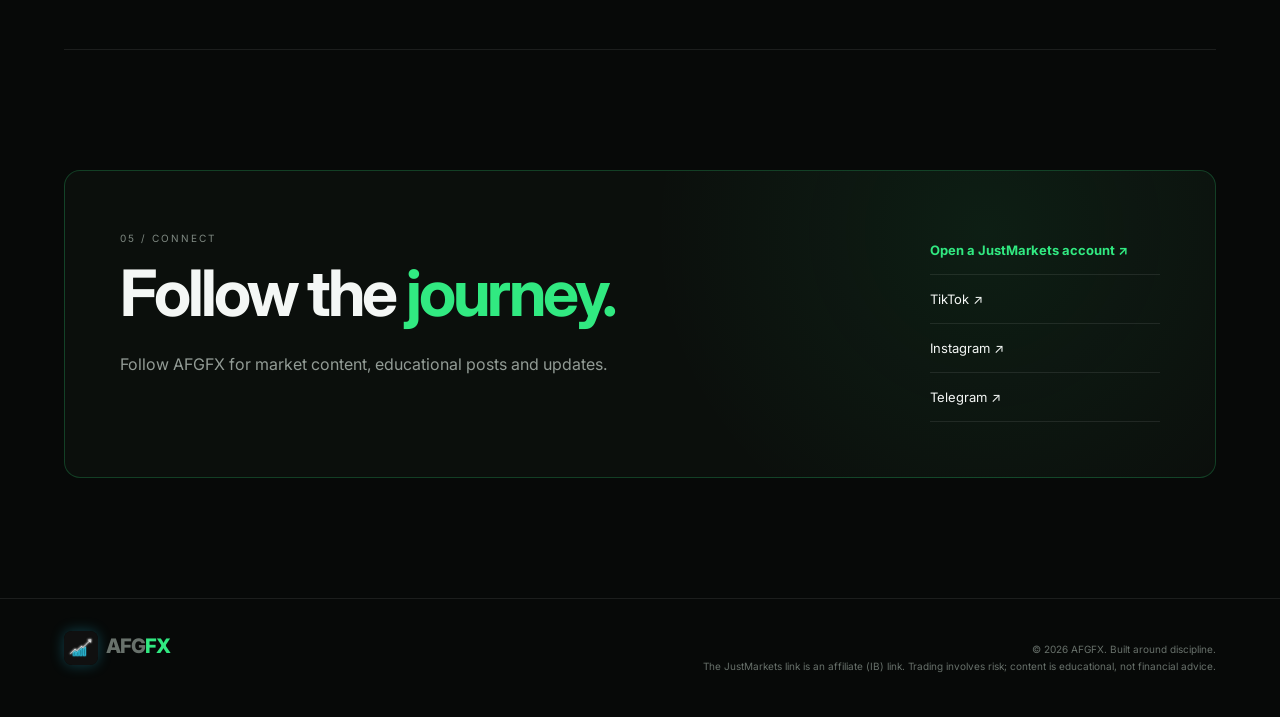
==== commit e8ae4978: "Add files via upload" ====
--- a/index.html
+++ b/index.html
@@ -10,7 +10,7 @@
 <main id="home">
 <section class="hero section"><div class="copy reveal"><small>● MARKETS · DISCIPLINE · PRECISION</small>
 <h1>Trade with <em>precision.</em><br>Build with discipline.</h1><p>AFGFX is a trading brand focused on market analysis, education and a disciplined approach to financial markets.</p>
-<div class="actions"><a class="btn main" href="#services">Explore AFGFX →</a><a class="btn" href="#contact">Join the community</a></div></div>
+<div class="actions"><a class="btn main" href="#services">Explore AFGFX →</a><a class="btn" href="#contact">Join the community</a><a class="btn ib" href="https://one.justmarkets.link/a/tug4kk0zc8" target="_blank" rel="noopener noreferrer sponsored">Open a JustMarkets account ↗</a></div></div>
 <div class="visual reveal delay"><div class="terminal"><div class="top">● ● ● <b>AFGFX / MARKET VIEW</b></div><div class="chart"><svg viewBox="0 0 600 260" preserveAspectRatio="none"><path class="area" d="M0 210 C50 220 70 170 110 190 S165 165 200 185 S245 115 285 150 S330 160 370 105 S420 125 455 75 S505 100 540 48 S570 70 600 25 L600 260 L0 260Z"/><path class="line" d="M0 210 C50 220 70 170 110 190 S165 165 200 185 S245 115 285 150 S330 160 370 105 S420 125 455 75 S505 100 540 48 S570 70 600 25"/></svg><label>XAUUSD +1.28%</label></div><div class="bottom">MARKET OPEN <span>RISK CONTROL: ON</span> DISCIPLINE</div></div></div></section>
 <section id="about" class="section split"><small>01 / ABOUT AFGFX</small><div class="reveal"><h2>More than a chart.<br><em>A disciplined process.</em></h2><p>AFGFX is built around a simple idea: trading is not about chasing every move. It is about preparation, analysis, risk management and consistency.</p><div class="stats"><b>01 <small>Market Analysis</small></b><b>02 <small>Education</small></b><b>03 <small>Risk Discipline</small></b></div></div></section>
 <section id="services" class="section"><div class="head reveal"><small>02 / SERVICES</small><h2>What AFGFX <em>does.</em></h2></div><div class="cards">
@@ -22,6 +22,6 @@
 <section id="results" class="section"><div class="head reveal"><small>03 / SELECTED RESULTS</small><h2>Proof of <em>process.</em></h2><p>Selected milestones — not a promise of future performance.</p></div><div class="results">
 <div class="result reveal"><small>Trading experience</small><b>3+</b><span>Years</span></div><div class="result reveal delay"><small>Markets followed</small><b>FX</b><span>Gold · Forex · Crypto</span></div><div class="result reveal"><small>Core principle</small><b>R:R</b><span>Risk first</span></div></div></section>
 <section id="philosophy" class="section philosophy"><div class="reveal"><small>04 / PHILOSOPHY</small><blockquote>“Silence outside.<br><em>Discipline inside.</em>”</blockquote><p>AFGFX values patience over noise, preparation over prediction and process over emotion.</p></div><div class="principles reveal delay"><div><b>01</b>Prepare before you trade.</div><div><b>02</b>Protect capital first.</div><div><b>03</b>Wait for your setup.</div><div><b>04</b>Review. Learn. Improve.</div></div></section>
-<section id="contact" class="section"><div class="contact reveal"><div><small>05 / CONNECT</small><h2>Follow the <em>journey.</em></h2><p>Follow AFGFX for market content, educational posts and updates.</p></div><div class="socials"><a href="https://www.tiktok.com/@afgfx10" target="_blank" rel="noopener noreferrer">TikTok ↗</a><a href="https://www.instagram.com/afg_fx_10" target="_blank" rel="noopener noreferrer">Instagram ↗</a><a href="https://t.me/afgfx15" target="_blank" rel="noopener noreferrer">Telegram ↗</a></div></div></section>
-</main><footer><a class="brand"><img class="brand-logo" src="logo.jpeg" alt="AFGFX logo">AFG<span>FX</span></a><p>© 2026 AFGFX. Built around discipline.</p></footer>
+<section id="contact" class="section"><div class="contact reveal"><div><small>05 / CONNECT</small><h2>Follow the <em>journey.</em></h2><p>Follow AFGFX for market content, educational posts and updates.</p></div><div class="socials"><a class="ib-link" href="https://one.justmarkets.link/a/tug4kk0zc8" target="_blank" rel="noopener noreferrer sponsored">Open a JustMarkets account ↗</a><a href="https://www.tiktok.com/@afgfx10" target="_blank" rel="noopener noreferrer">TikTok ↗</a><a href="https://www.instagram.com/afg_fx_10" target="_blank" rel="noopener noreferrer">Instagram ↗</a><a href="https://t.me/afgfx15" target="_blank" rel="noopener noreferrer">Telegram ↗</a></div></div></section>
+</main><footer><a class="brand"><img class="brand-logo" src="logo.jpeg" alt="AFGFX logo">AFG<span>FX</span></a><p>© 2026 AFGFX. Built around discipline.<br>The JustMarkets link is an affiliate (IB) link. Trading involves risk; content is educational, not financial advice.</p></footer>
 <script src="script.js"></script></body></html>
--- a/style.css
+++ b/style.css
@@ -1 +1 @@
-:root{--bg:#070908;--text:#f4f7f5;--muted:#929b95;--line:#ffffff16;--green:#31e981;--max:1180px}*{box-sizing:border-box}html{scroll-behavior:smooth}body{margin:0;background:var(--bg);color:var(--text);font-family:Inter,Arial,sans-serif;overflow-x:hidden}.grid{position:fixed;inset:0;z-index:-2;opacity:.13;background-image:linear-gradient(#fff1 1px,transparent 1px),linear-gradient(90deg,#fff1 1px,transparent 1px);background-size:70px 70px}.cursor-glow{position:fixed;width:280px;height:280px;border-radius:50%;background:radial-gradient(circle,#31e98112,transparent 65%);transform:translate(-50%,-50%);pointer-events:none;z-index:-1}.nav{position:fixed;z-index:5;top:0;left:0;right:0;height:76px;padding:0 5vw;display:flex;justify-content:space-between;align-items:center;background:#070908c9;backdrop-filter:blur(16px);border-bottom:1px solid var(--line)}a{color:inherit;text-decoration:none}.brand{font-size:20px;font-weight:800;letter-spacing:-1px}.brand-logo{width:34px;height:34px;object-fit:cover;border-radius:8px;vertical-align:middle;margin-right:8px;box-shadow:0 0 14px #25d9ff44}.brand span,em{color:var(--green);font-style:normal}.nav nav{display:flex;gap:28px}.nav nav a{font-size:12px;color:#b8c0ba}.menu{display:none;background:none;border:0;color:#fff;font-size:22px}.section{width:min(var(--max),90vw);margin:auto;padding:120px 0;border-top:1px solid var(--line)}.hero{min-height:100vh;border:0;padding-top:150px;display:grid;grid-template-columns:1fr 1fr;gap:60px;align-items:center}.copy small,.section>small,.head small,.contact small{color:#7e8881;font-size:10px;letter-spacing:2px}.copy h1{font-size:clamp(48px,6vw,82px);line-height:.98;letter-spacing:-4px;margin:25px 0}.copy p,.split p,.head p,.contact p{color:var(--muted);line-height:1.8;max-width:620px}.actions{display:flex;gap:12px;margin-top:30px;flex-wrap:wrap}.btn{border:1px solid var(--line);padding:14px 18px;border-radius:9px;font-size:12px;font-weight:700}.btn.main{background:var(--green);color:#061008;box-shadow:0 12px 40px #31e9811a}.visual{display:grid;place-items:center;min-height:420px}.terminal{width:min(560px,100%);height:335px;background:#0c110e;border:1px solid #ffffff16;border-radius:16px;box-shadow:0 35px 90px #0009;transform:perspective(1000px) rotateY(-8deg);animation:float 5s ease-in-out infinite}.top{height:45px;padding:0 15px;display:flex;align-items:center;gap:5px;border-bottom:1px solid var(--line);color:#4e5751;font-size:9px}.top b{margin-left:auto}.chart{height:245px;position:relative;padding:20px;background-image:linear-gradient(#fff1 1px,transparent 1px),linear-gradient(90deg,#fff1 1px,transparent 1px);background-size:50px 40px;margin:20px}.chart svg{width:100%;height:100%}.area{fill:#31e98118}.line{fill:none;stroke:var(--green);stroke-width:3;stroke-dasharray:1000;stroke-dashoffset:1000;animation:draw 3s ease forwards infinite alternate}.chart label{position:absolute;right:10px;top:10px;color:var(--green);font-size:9px;background:#31e98112;padding:7px}.bottom{font-size:8px;color:#657069;display:flex;justify-content:space-around}.bottom span{color:var(--green)}.split{display:grid;grid-template-columns:220px 1fr;gap:70px}.split h2,.head h2,.contact h2{font-size:clamp(42px,5vw,65px);line-height:1;letter-spacing:-3px;margin:15px 0 25px}.stats{display:flex;gap:55px;margin-top:45px}.stats b{font-size:23px}.stats small{display:block;color:var(--muted);font-size:10px;margin-top:6px}.head{margin-bottom:50px}.cards,.results{display:grid;grid-template-columns:repeat(4,1fr);gap:14px}.card,.result{border:1px solid var(--line);border-radius:13px;background:linear-gradient(145deg,#ffffff0a,#ffffff02);padding:28px;min-height:270px;transition:.35s}.card:hover{transform:translateY(-8px);border-color:#31e98155}.card strong{display:block;color:var(--green);font-size:26px;margin-bottom:55px}.card small,.result small,.result span{color:#727b75;font-size:10px}.card h3{font-size:19px;margin:10px 0}.card p{font-size:11px;line-height:1.7;color:var(--muted)}.card a{font-size:10px;color:var(--green)}.results{grid-template-columns:repeat(3,1fr)}.result{min-height:170px;display:flex;flex-direction:column;gap:9px}.result b{font-size:48px;letter-spacing:-3px}.philosophy{display:grid;grid-template-columns:1.2fr .8fr;gap:100px}.philosophy blockquote{font-size:clamp(42px,6vw,72px);line-height:1;letter-spacing:-4px;margin:25px 0}.principles{border-left:1px solid var(--line);padding-left:40px;align-self:end}.principles div{padding:19px 0;border-bottom:1px solid var(--line);font-size:13px}.principles b{color:var(--green);margin-right:22px;font-size:10px}.contact{display:flex;justify-content:space-between;gap:50px;padding:55px;border:1px solid #31e98138;border-radius:16px;background:radial-gradient(circle at 80% 20%,#31e98112,transparent 35%),#0b0f0c}.socials{min-width:230px;display:flex;flex-direction:column}.socials a{padding:16px 0;border-bottom:1px solid var(--line);font-size:13px}.socials a:hover{color:var(--green)}footer{border-top:1px solid var(--line);padding:32px 5vw;display:flex;justify-content:space-between;color:#68716b;font-size:10px}.reveal{opacity:0;transform:translateY(25px);transition:.8s ease}.reveal.show{opacity:1;transform:none}.delay{transition-delay:.15s}@keyframes draw{to{stroke-dashoffset:0}}@keyframes float{50%{transform:perspective(1000px) rotateY(-5deg) translateY(-10px)}}@media(max-width:850px){.nav nav{display:none}.menu{display:block}.hero{grid-template-columns:1fr}.split,.philosophy{grid-template-columns:1fr;gap:35px}.cards{grid-template-columns:1fr 1fr}.principles{border:0;border-top:1px solid var(--line);padding:0}.contact{flex-direction:column}}@media(max-width:560px){.section{padding:85px 0}.copy h1{font-size:49px}.cards,.results{grid-template-columns:1fr}.stats{gap:20px}.contact{padding:32px}footer{flex-direction:column;gap:15px}}+:root{--bg:#070908;--text:#f4f7f5;--muted:#929b95;--line:#ffffff16;--green:#31e981;--max:1180px}*{box-sizing:border-box}html{scroll-behavior:smooth}body{margin:0;background:var(--bg);color:var(--text);font-family:Inter,Arial,sans-serif;overflow-x:hidden}.grid{position:fixed;inset:0;z-index:-2;opacity:.13;background-image:linear-gradient(#fff1 1px,transparent 1px),linear-gradient(90deg,#fff1 1px,transparent 1px);background-size:70px 70px}.cursor-glow{position:fixed;width:280px;height:280px;border-radius:50%;background:radial-gradient(circle,#31e98112,transparent 65%);transform:translate(-50%,-50%);pointer-events:none;z-index:-1}.nav{position:fixed;z-index:5;top:0;left:0;right:0;height:76px;padding:0 5vw;display:flex;justify-content:space-between;align-items:center;background:#070908c9;backdrop-filter:blur(16px);border-bottom:1px solid var(--line)}a{color:inherit;text-decoration:none}.brand{font-size:20px;font-weight:800;letter-spacing:-1px}.brand-logo{width:34px;height:34px;object-fit:cover;border-radius:8px;vertical-align:middle;margin-right:8px;box-shadow:0 0 14px #25d9ff44}.brand span,em{color:var(--green);font-style:normal}.nav nav{display:flex;gap:28px}.nav nav a{font-size:12px;color:#b8c0ba}.menu{display:none;background:none;border:0;color:#fff;font-size:22px}.section{width:min(var(--max),90vw);margin:auto;padding:120px 0;border-top:1px solid var(--line)}.hero{min-height:100vh;border:0;padding-top:150px;display:grid;grid-template-columns:1fr 1fr;gap:60px;align-items:center}.copy small,.section>small,.head small,.contact small{color:#7e8881;font-size:10px;letter-spacing:2px}.copy h1{font-size:clamp(48px,6vw,82px);line-height:.98;letter-spacing:-4px;margin:25px 0}.copy p,.split p,.head p,.contact p{color:var(--muted);line-height:1.8;max-width:620px}.actions{display:flex;gap:12px;margin-top:30px;flex-wrap:wrap}.btn{border:1px solid var(--line);padding:14px 18px;border-radius:9px;font-size:12px;font-weight:700}.btn.main{background:var(--green);color:#061008;box-shadow:0 12px 40px #31e9811a}.visual{display:grid;place-items:center;min-height:420px}.terminal{width:min(560px,100%);height:335px;background:#0c110e;border:1px solid #ffffff16;border-radius:16px;box-shadow:0 35px 90px #0009;transform:perspective(1000px) rotateY(-8deg);animation:float 5s ease-in-out infinite}.top{height:45px;padding:0 15px;display:flex;align-items:center;gap:5px;border-bottom:1px solid var(--line);color:#4e5751;font-size:9px}.top b{margin-left:auto}.chart{height:245px;position:relative;padding:20px;background-image:linear-gradient(#fff1 1px,transparent 1px),linear-gradient(90deg,#fff1 1px,transparent 1px);background-size:50px 40px;margin:20px}.chart svg{width:100%;height:100%}.area{fill:#31e98118}.line{fill:none;stroke:var(--green);stroke-width:3;stroke-dasharray:1000;stroke-dashoffset:1000;animation:draw 3s ease forwards infinite alternate}.chart label{position:absolute;right:10px;top:10px;color:var(--green);font-size:9px;background:#31e98112;padding:7px}.bottom{font-size:8px;color:#657069;display:flex;justify-content:space-around}.bottom span{color:var(--green)}.split{display:grid;grid-template-columns:220px 1fr;gap:70px}.split h2,.head h2,.contact h2{font-size:clamp(42px,5vw,65px);line-height:1;letter-spacing:-3px;margin:15px 0 25px}.stats{display:flex;gap:55px;margin-top:45px}.stats b{font-size:23px}.stats small{display:block;color:var(--muted);font-size:10px;margin-top:6px}.head{margin-bottom:50px}.cards,.results{display:grid;grid-template-columns:repeat(4,1fr);gap:14px}.card,.result{border:1px solid var(--line);border-radius:13px;background:linear-gradient(145deg,#ffffff0a,#ffffff02);padding:28px;min-height:270px;transition:.35s}.card:hover{transform:translateY(-8px);border-color:#31e98155}.card strong{display:block;color:var(--green);font-size:26px;margin-bottom:55px}.card small,.result small,.result span{color:#727b75;font-size:10px}.card h3{font-size:19px;margin:10px 0}.card p{font-size:11px;line-height:1.7;color:var(--muted)}.card a{font-size:10px;color:var(--green)}.results{grid-template-columns:repeat(3,1fr)}.result{min-height:170px;display:flex;flex-direction:column;gap:9px}.result b{font-size:48px;letter-spacing:-3px}.philosophy{display:grid;grid-template-columns:1.2fr .8fr;gap:100px}.philosophy blockquote{font-size:clamp(42px,6vw,72px);line-height:1;letter-spacing:-4px;margin:25px 0}.principles{border-left:1px solid var(--line);padding-left:40px;align-self:end}.principles div{padding:19px 0;border-bottom:1px solid var(--line);font-size:13px}.principles b{color:var(--green);margin-right:22px;font-size:10px}.contact{display:flex;justify-content:space-between;gap:50px;padding:55px;border:1px solid #31e98138;border-radius:16px;background:radial-gradient(circle at 80% 20%,#31e98112,transparent 35%),#0b0f0c}.socials{min-width:230px;display:flex;flex-direction:column}.socials a{padding:16px 0;border-bottom:1px solid var(--line);font-size:13px}.socials a:hover{color:var(--green)}footer{border-top:1px solid var(--line);padding:32px 5vw;display:flex;justify-content:space-between;color:#68716b;font-size:10px}.reveal{opacity:0;transform:translateY(25px);transition:.8s ease}.reveal.show{opacity:1;transform:none}.delay{transition-delay:.15s}.btn.ib{border-color:#31e98166;color:var(--green)}.socials .ib-link{color:var(--green);font-weight:700}footer p{text-align:right;line-height:1.7;max-width:520px}@keyframes draw{to{stroke-dashoffset:0}}@keyframes float{50%{transform:perspective(1000px) rotateY(-5deg) translateY(-10px)}}@media(max-width:850px){.nav nav{display:none}.menu{display:block}.hero{grid-template-columns:1fr}.split,.philosophy{grid-template-columns:1fr;gap:35px}.cards{grid-template-columns:1fr 1fr}.principles{border:0;border-top:1px solid var(--line);padding:0}.contact{flex-direction:column}}@media(max-width:560px){.section{padding:85px 0}.copy h1{font-size:49px}.cards,.results{grid-template-columns:1fr}.stats{gap:20px}.contact{padding:32px}footer{flex-direction:column;gap:15px}footer p{text-align:left}}
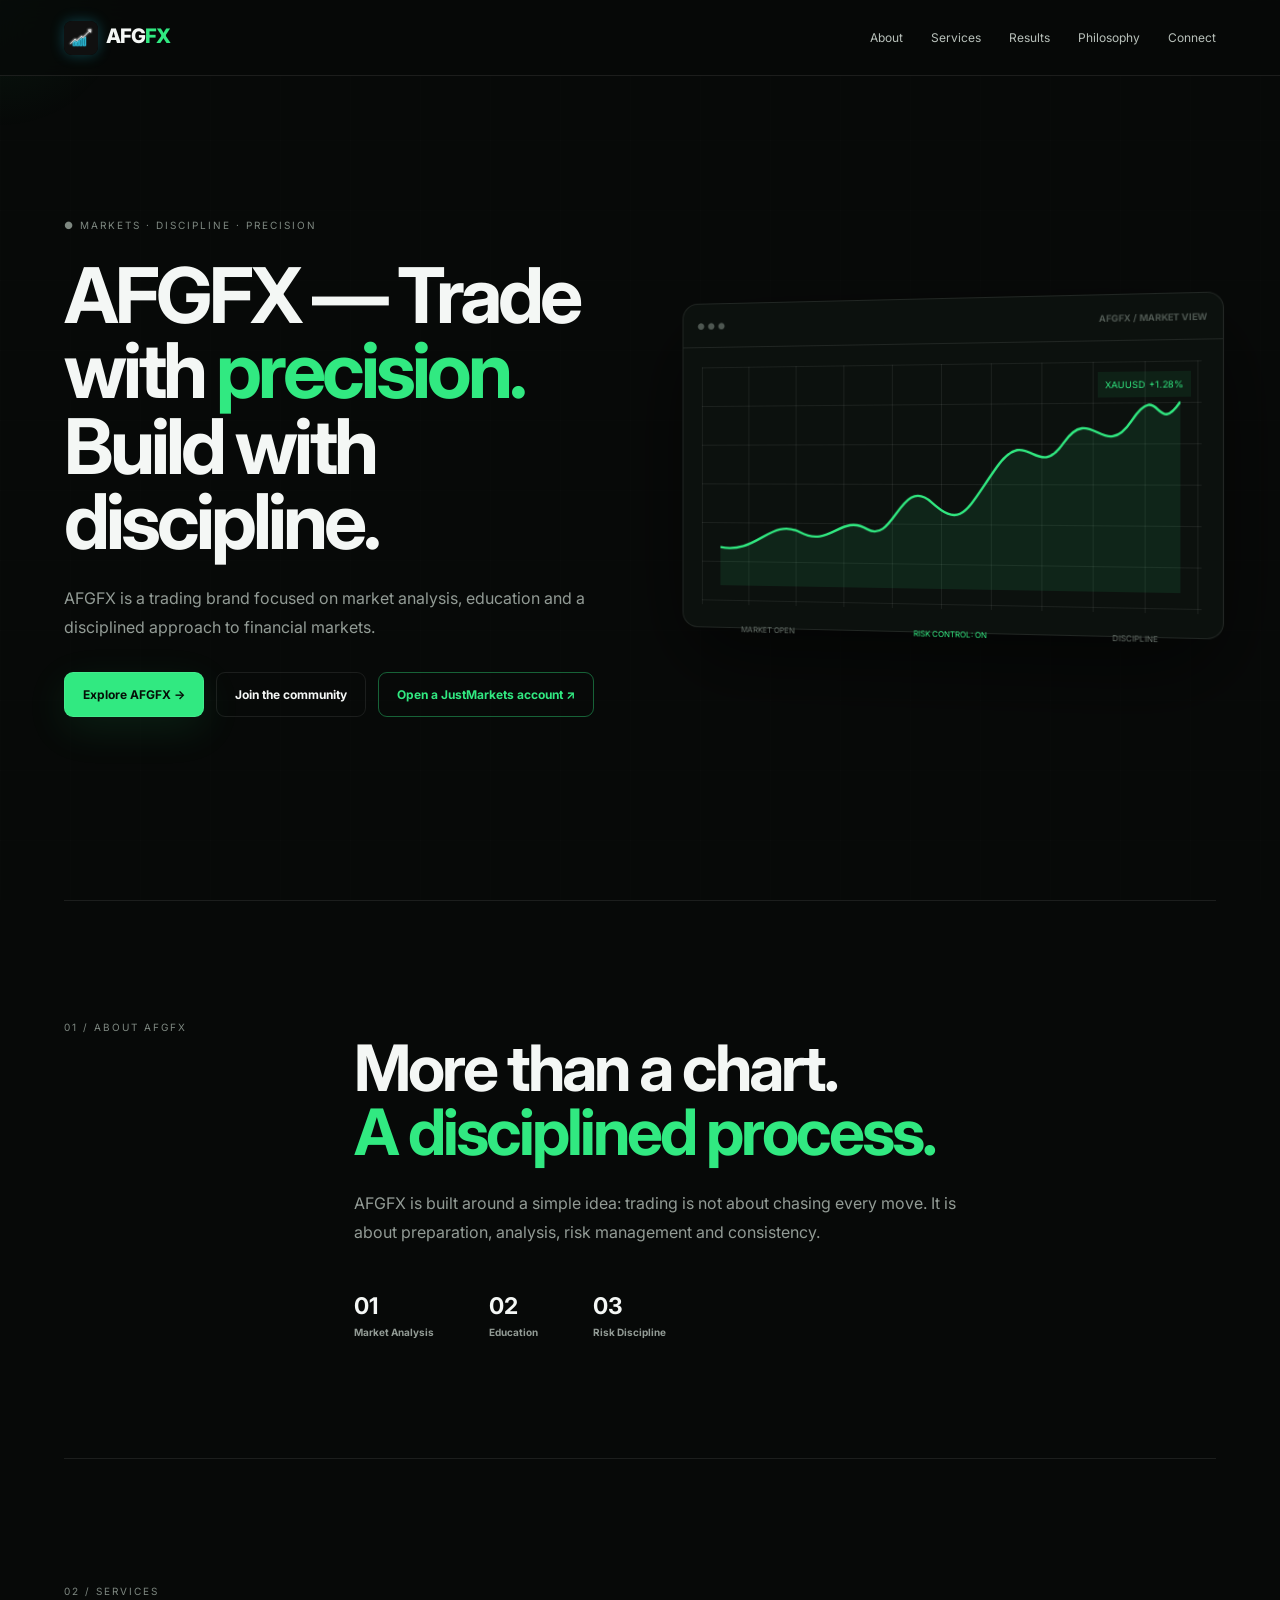
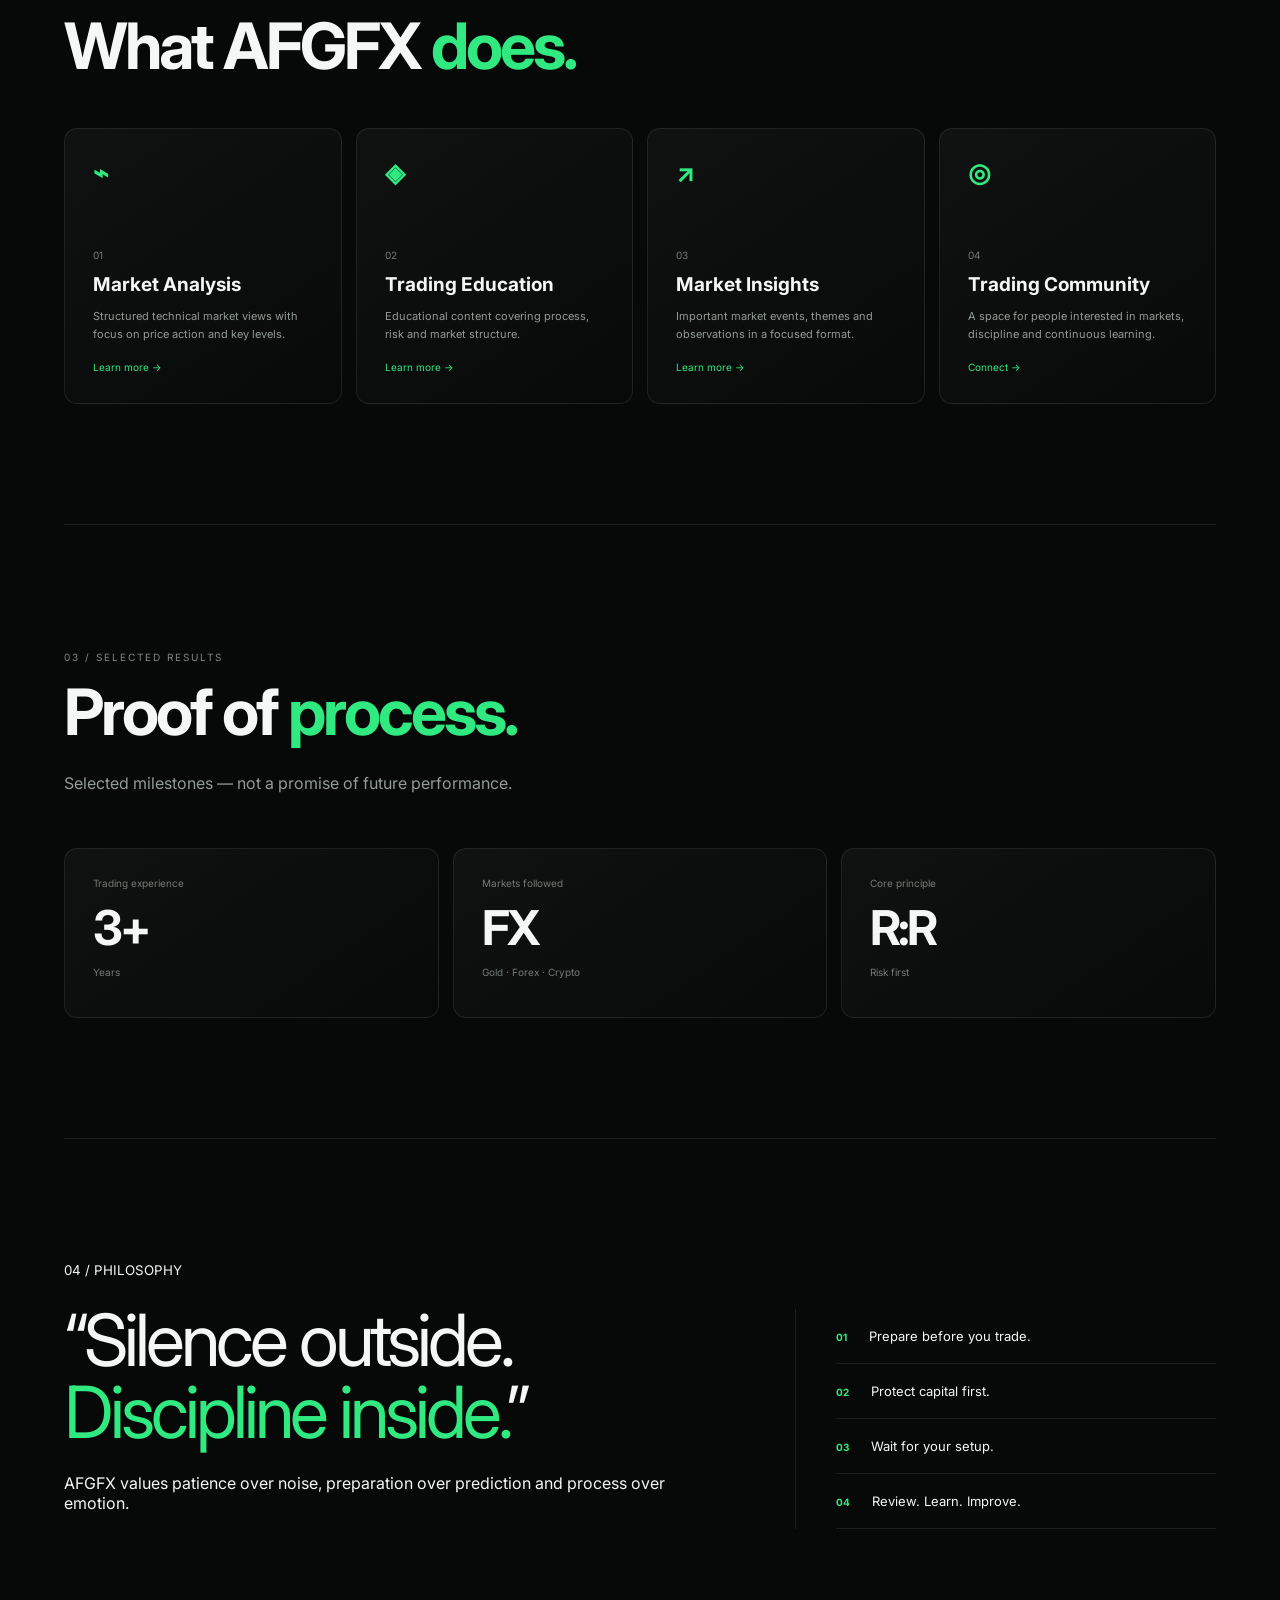
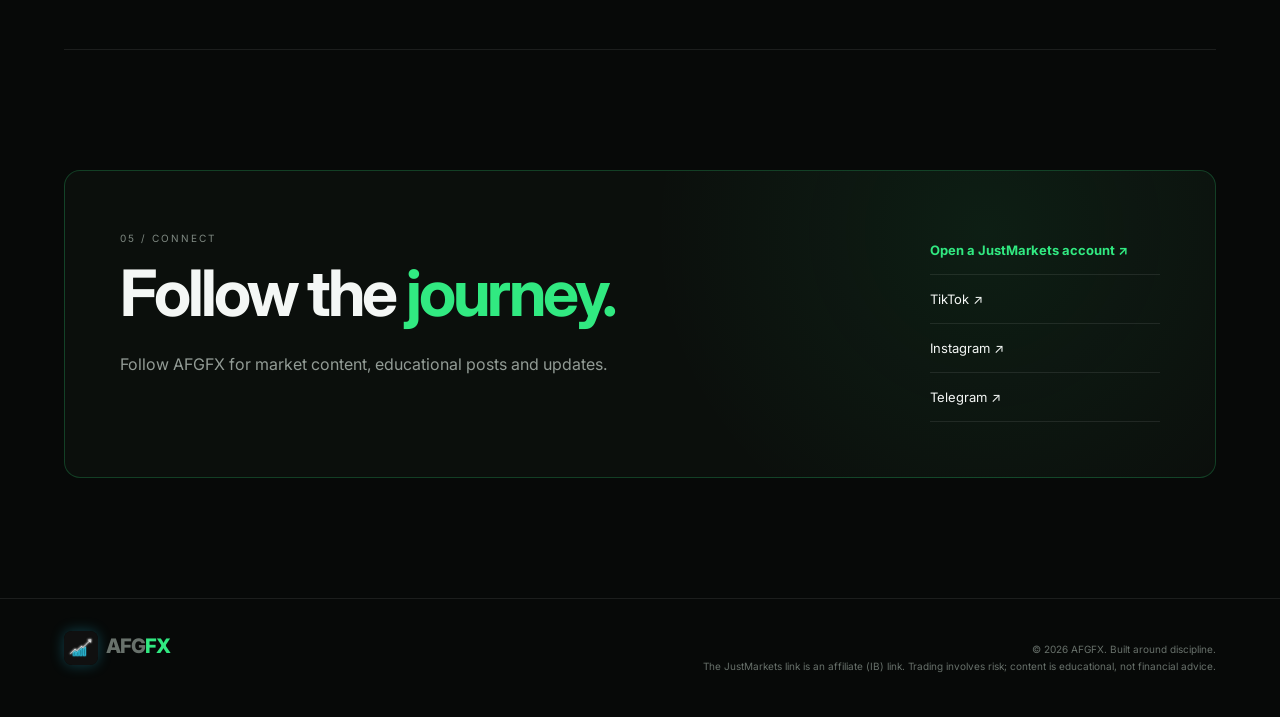
==== commit 62d29fb7: "Add files via upload" ====
--- a/index.html
+++ b/index.html
@@ -1,15 +1,44 @@
 <!doctype html><html lang="en"><head>
 <meta charset="utf-8"><meta name="viewport" content="width=device-width,initial-scale=1">
-<title>AFGFX — Trade with Precision</title>
+<meta name="description" content="AFGFX — trading, market analysis, education and disciplined risk management across Forex, Gold and Crypto markets.">
+<meta name="keywords" content="AFGFX, trading, forex, gold trading, XAUUSD, market analysis, trading education, risk management">
+<meta name="author" content="AFGFX">
+<meta name="robots" content="index, follow">
+<link rel="canonical" href="https://afgfx-trading.vercel.app/">
+<meta property="og:type" content="website">
+<meta property="og:title" content="AFGFX | Trading & Market Analysis">
+<meta property="og:description" content="Trade with precision. Build with discipline. Follow AFGFX for market analysis, education and insights.">
+<meta property="og:url" content="https://afgfx-trading.vercel.app/">
+<meta property="og:image" content="https://afgfx-trading.vercel.app/logo.jpeg">
+<meta property="og:site_name" content="AFGFX">
+<meta name="twitter:card" content="summary">
+<meta name="twitter:title" content="AFGFX | Trading & Market Analysis">
+<meta name="twitter:description" content="Market analysis, trading education and disciplined risk management by AFGFX.">
+<meta name="twitter:image" content="https://afgfx-trading.vercel.app/logo.jpeg">
+<title>AFGFX | Trading & Market Analysis</title>
 <link rel="preconnect" href="https://fonts.googleapis.com"><link rel="preconnect" href="https://fonts.gstatic.com" crossorigin>
 <link href="https://fonts.googleapis.com/css2?family=Inter:wght@400;500;600;700;800&display=swap" rel="stylesheet">
-<link rel="stylesheet" href="style.css"></head><body>
+<link rel="stylesheet" href="style.css"><script type="application/ld+json">
+{
+  "@context": "https://schema.org",
+  "@type": "Organization",
+  "name": "AFGFX",
+  "url": "https://afgfx-trading.vercel.app/",
+  "logo": "https://afgfx-trading.vercel.app/logo.jpeg",
+  "sameAs": [
+    "https://www.instagram.com/afg_fx_10",
+    "https://www.tiktok.com/@afgfx10",
+    "https://t.me/afgfx15"
+  ],
+  "description": "Trading brand focused on market analysis, education and disciplined risk management."
+}
+</script></head><body>
 <div class="cursor-glow"></div><div class="grid"></div>
 <header class="nav"><a class="brand" href="#home"><img class="brand-logo" src="logo.jpeg" alt="AFGFX logo">AFG<span>FX</span></a>
 <button class="menu">☰</button><nav><a href="#about">About</a><a href="#services">Services</a><a href="#results">Results</a><a href="#philosophy">Philosophy</a><a href="#contact">Connect</a></nav></header>
 <main id="home">
 <section class="hero section"><div class="copy reveal"><small>● MARKETS · DISCIPLINE · PRECISION</small>
-<h1>Trade with <em>precision.</em><br>Build with discipline.</h1><p>AFGFX is a trading brand focused on market analysis, education and a disciplined approach to financial markets.</p>
+<h1>AFGFX — Trade with <em>precision.</em><br>Build with discipline.</h1><p>AFGFX is a trading brand focused on market analysis, education and a disciplined approach to financial markets.</p>
 <div class="actions"><a class="btn main" href="#services">Explore AFGFX →</a><a class="btn" href="#contact">Join the community</a><a class="btn ib" href="https://one.justmarkets.link/a/tug4kk0zc8" target="_blank" rel="noopener noreferrer sponsored">Open a JustMarkets account ↗</a></div></div>
 <div class="visual reveal delay"><div class="terminal"><div class="top">● ● ● <b>AFGFX / MARKET VIEW</b></div><div class="chart"><svg viewBox="0 0 600 260" preserveAspectRatio="none"><path class="area" d="M0 210 C50 220 70 170 110 190 S165 165 200 185 S245 115 285 150 S330 160 370 105 S420 125 455 75 S505 100 540 48 S570 70 600 25 L600 260 L0 260Z"/><path class="line" d="M0 210 C50 220 70 170 110 190 S165 165 200 185 S245 115 285 150 S330 160 370 105 S420 125 455 75 S505 100 540 48 S570 70 600 25"/></svg><label>XAUUSD +1.28%</label></div><div class="bottom">MARKET OPEN <span>RISK CONTROL: ON</span> DISCIPLINE</div></div></div></section>
 <section id="about" class="section split"><small>01 / ABOUT AFGFX</small><div class="reveal"><h2>More than a chart.<br><em>A disciplined process.</em></h2><p>AFGFX is built around a simple idea: trading is not about chasing every move. It is about preparation, analysis, risk management and consistency.</p><div class="stats"><b>01 <small>Market Analysis</small></b><b>02 <small>Education</small></b><b>03 <small>Risk Discipline</small></b></div></div></section>
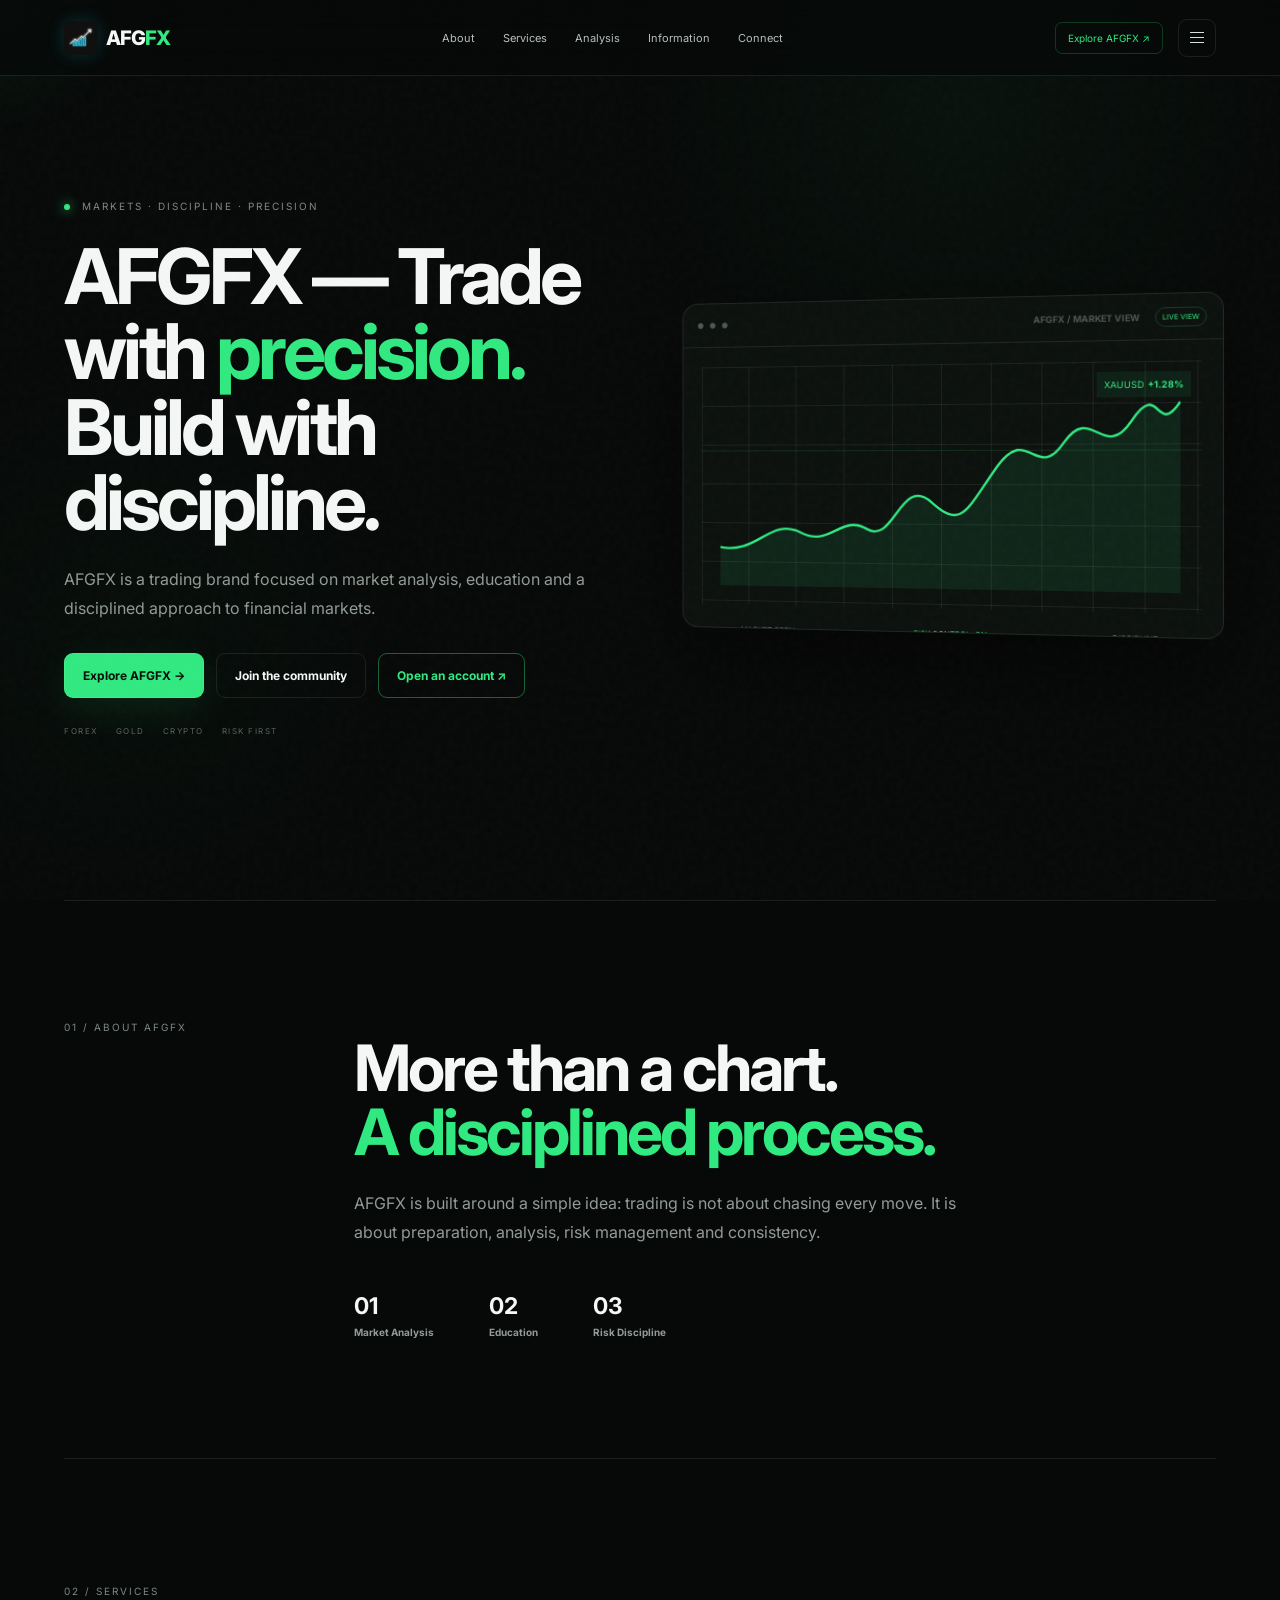
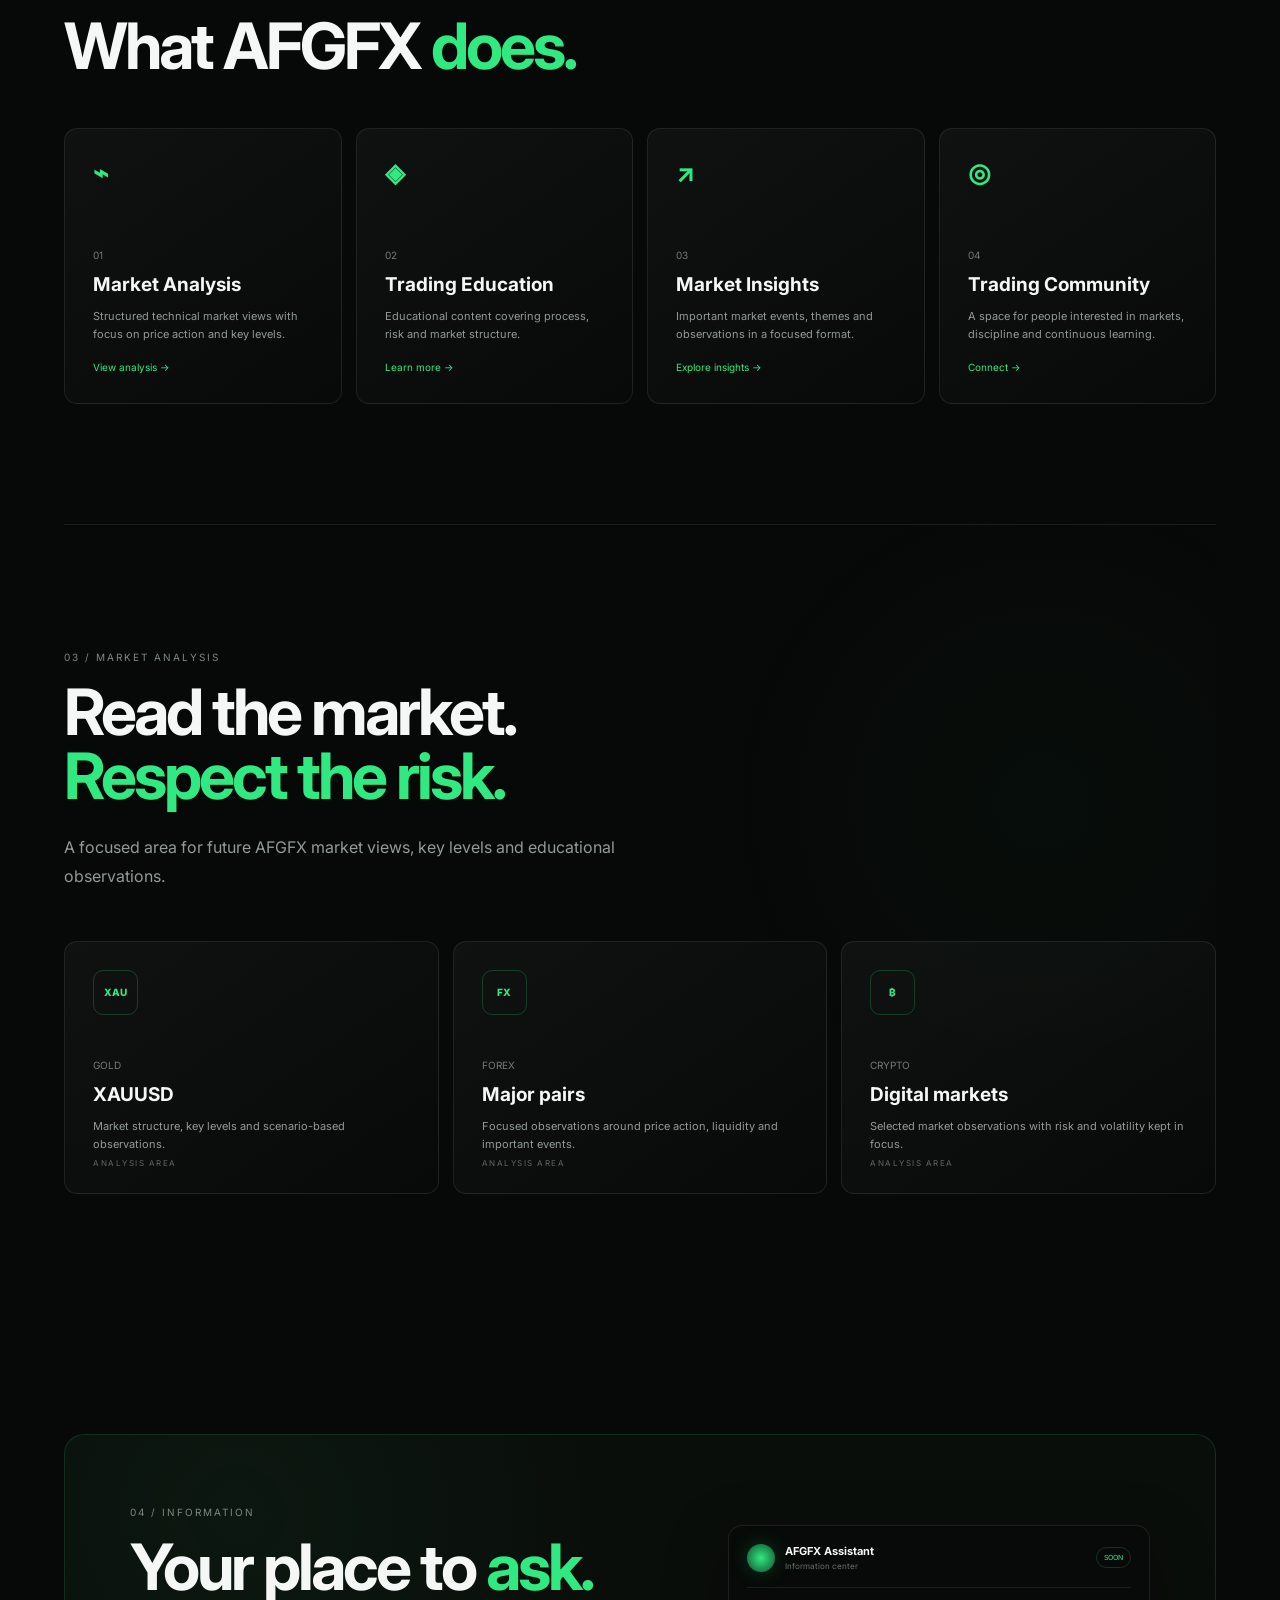
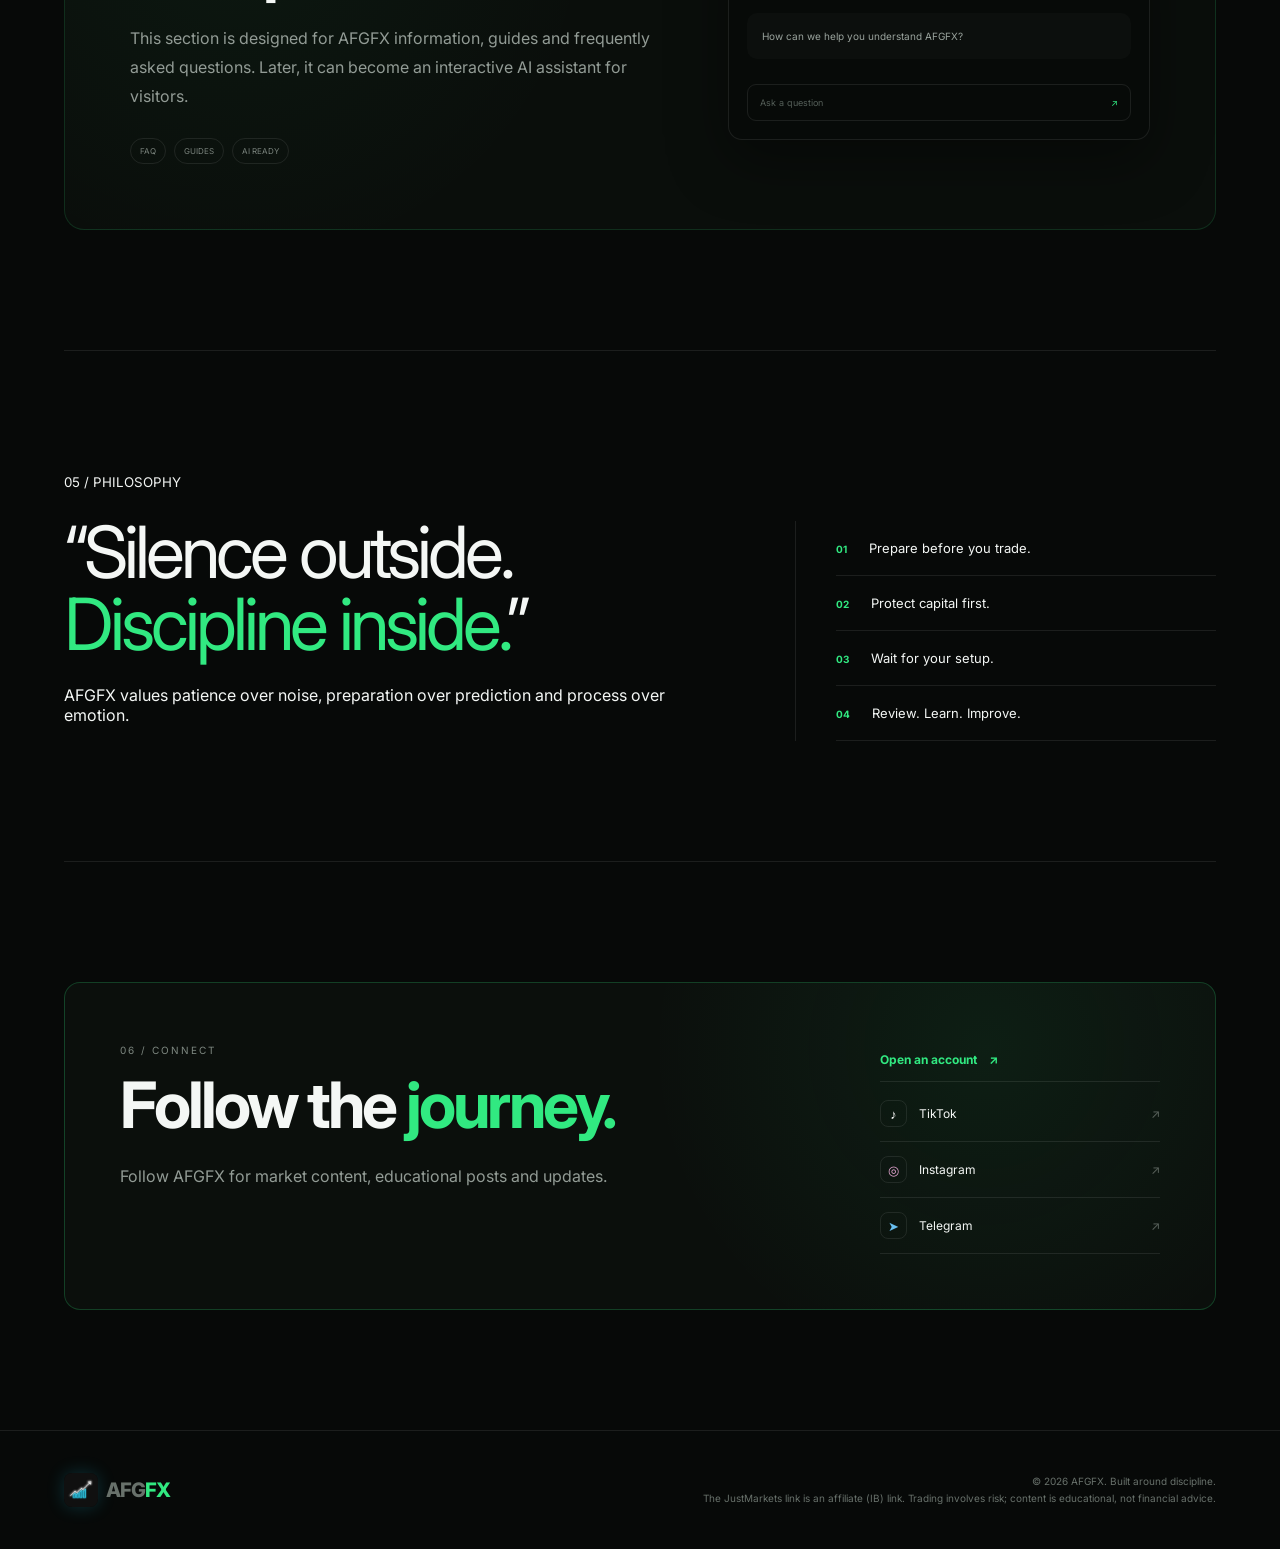
==== commit 4dd99028: "Add files via upload" ====
--- a/index.html
+++ b/index.html
@@ -1,5 +1,8 @@
-<!doctype html><html lang="en"><head>
-<meta charset="utf-8"><meta name="viewport" content="width=device-width,initial-scale=1">
+<!doctype html>
+<html lang="en">
+<head>
+<meta charset="utf-8">
+<meta name="viewport" content="width=device-width,initial-scale=1">
 <meta name="description" content="AFGFX — trading, market analysis, education and disciplined risk management across Forex, Gold and Crypto markets.">
 <meta name="keywords" content="AFGFX, trading, forex, gold trading, XAUUSD, market analysis, trading education, risk management">
 <meta name="author" content="AFGFX">
@@ -7,7 +10,7 @@
 <link rel="canonical" href="https://afgfx-trading.vercel.app/">
 <meta property="og:type" content="website">
 <meta property="og:title" content="AFGFX | Trading & Market Analysis">
-<meta property="og:description" content="Trade with precision. Build with discipline. Follow AFGFX for market analysis, education and insights.">
+<meta property="og:description" content="Trade with precision. Build with discipline.">
 <meta property="og:url" content="https://afgfx-trading.vercel.app/">
 <meta property="og:image" content="https://afgfx-trading.vercel.app/logo.jpeg">
 <meta property="og:site_name" content="AFGFX">
@@ -16,41 +19,109 @@
 <meta name="twitter:description" content="Market analysis, trading education and disciplined risk management by AFGFX.">
 <meta name="twitter:image" content="https://afgfx-trading.vercel.app/logo.jpeg">
 <title>AFGFX | Trading & Market Analysis</title>
-<link rel="preconnect" href="https://fonts.googleapis.com"><link rel="preconnect" href="https://fonts.gstatic.com" crossorigin>
+<link rel="preconnect" href="https://fonts.googleapis.com">
+<link rel="preconnect" href="https://fonts.gstatic.com" crossorigin>
 <link href="https://fonts.googleapis.com/css2?family=Inter:wght@400;500;600;700;800&display=swap" rel="stylesheet">
-<link rel="stylesheet" href="style.css"><script type="application/ld+json">
-{
-  "@context": "https://schema.org",
-  "@type": "Organization",
-  "name": "AFGFX",
-  "url": "https://afgfx-trading.vercel.app/",
-  "logo": "https://afgfx-trading.vercel.app/logo.jpeg",
-  "sameAs": [
-    "https://www.instagram.com/afg_fx_10",
-    "https://www.tiktok.com/@afgfx10",
-    "https://t.me/afgfx15"
-  ],
-  "description": "Trading brand focused on market analysis, education and disciplined risk management."
-}
-</script></head><body>
-<div class="cursor-glow"></div><div class="grid"></div>
-<header class="nav"><a class="brand" href="#home"><img class="brand-logo" src="logo.jpeg" alt="AFGFX logo">AFG<span>FX</span></a>
-<button class="menu">☰</button><nav><a href="#about">About</a><a href="#services">Services</a><a href="#results">Results</a><a href="#philosophy">Philosophy</a><a href="#contact">Connect</a></nav></header>
+<link rel="stylesheet" href="style.css">
+<script type="application/ld+json">
+{"@context":"https://schema.org","@type":"Organization","name":"AFGFX","url":"https://afgfx-trading.vercel.app/","logo":"https://afgfx-trading.vercel.app/logo.jpeg","sameAs":["https://www.instagram.com/afg_fx_10","https://www.tiktok.com/@afgfx10","https://t.me/afgfx15"],"description":"Trading brand focused on market analysis, education and disciplined risk management."}
+</script>
+</head>
+<body>
+<div class="cursor-glow"></div><div class="grid"></div><div class="noise"></div>
+
+<header class="nav" id="top">
+  <a class="brand" href="#home" aria-label="AFGFX home"><img class="brand-logo" src="logo.jpeg" alt="AFGFX logo">AFG<span>FX</span></a>
+  <nav class="desktop-nav">
+    <a href="#about">About</a><a href="#services">Services</a><a href="#analysis">Analysis</a><a href="#information">Information</a><a href="#contact">Connect</a>
+  </nav>
+  <div class="nav-actions">
+    <a class="nav-cta" href="#contact">Explore AFGFX <span>↗</span></a>
+    <button class="menu" aria-label="Open menu" aria-expanded="false"><span></span><span></span><span></span></button>
+  </div>
+  <div class="menu-panel">
+    <a href="#about">About AFGFX</a><a href="#services">Services</a><a href="#analysis">Market Analysis</a><a href="#information">Information</a><a href="#philosophy">Philosophy</a><a href="#contact">Connect</a>
+  </div>
+</header>
+
 <main id="home">
-<section class="hero section"><div class="copy reveal"><small>● MARKETS · DISCIPLINE · PRECISION</small>
-<h1>AFGFX — Trade with <em>precision.</em><br>Build with discipline.</h1><p>AFGFX is a trading brand focused on market analysis, education and a disciplined approach to financial markets.</p>
-<div class="actions"><a class="btn main" href="#services">Explore AFGFX →</a><a class="btn" href="#contact">Join the community</a><a class="btn ib" href="https://one.justmarkets.link/a/tug4kk0zc8" target="_blank" rel="noopener noreferrer sponsored">Open a JustMarkets account ↗</a></div></div>
-<div class="visual reveal delay"><div class="terminal"><div class="top">● ● ● <b>AFGFX / MARKET VIEW</b></div><div class="chart"><svg viewBox="0 0 600 260" preserveAspectRatio="none"><path class="area" d="M0 210 C50 220 70 170 110 190 S165 165 200 185 S245 115 285 150 S330 160 370 105 S420 125 455 75 S505 100 540 48 S570 70 600 25 L600 260 L0 260Z"/><path class="line" d="M0 210 C50 220 70 170 110 190 S165 165 200 185 S245 115 285 150 S330 160 370 105 S420 125 455 75 S505 100 540 48 S570 70 600 25"/></svg><label>XAUUSD +1.28%</label></div><div class="bottom">MARKET OPEN <span>RISK CONTROL: ON</span> DISCIPLINE</div></div></div></section>
-<section id="about" class="section split"><small>01 / ABOUT AFGFX</small><div class="reveal"><h2>More than a chart.<br><em>A disciplined process.</em></h2><p>AFGFX is built around a simple idea: trading is not about chasing every move. It is about preparation, analysis, risk management and consistency.</p><div class="stats"><b>01 <small>Market Analysis</small></b><b>02 <small>Education</small></b><b>03 <small>Risk Discipline</small></b></div></div></section>
-<section id="services" class="section"><div class="head reveal"><small>02 / SERVICES</small><h2>What AFGFX <em>does.</em></h2></div><div class="cards">
-<article class="card reveal"><strong>⌁</strong><small>01</small><h3>Market Analysis</h3><p>Structured technical market views with focus on price action and key levels.</p><a href="#contact">Learn more →</a></article>
-<article class="card reveal delay"><strong>◈</strong><small>02</small><h3>Trading Education</h3><p>Educational content covering process, risk and market structure.</p><a href="#contact">Learn more →</a></article>
-<article class="card reveal"><strong>↗</strong><small>03</small><h3>Market Insights</h3><p>Important market events, themes and observations in a focused format.</p><a href="#contact">Learn more →</a></article>
-<article class="card reveal delay"><strong>◎</strong><small>04</small><h3>Trading Community</h3><p>A space for people interested in markets, discipline and continuous learning.</p><a href="#contact">Connect →</a></article>
-</div></section>
-<section id="results" class="section"><div class="head reveal"><small>03 / SELECTED RESULTS</small><h2>Proof of <em>process.</em></h2><p>Selected milestones — not a promise of future performance.</p></div><div class="results">
-<div class="result reveal"><small>Trading experience</small><b>3+</b><span>Years</span></div><div class="result reveal delay"><small>Markets followed</small><b>FX</b><span>Gold · Forex · Crypto</span></div><div class="result reveal"><small>Core principle</small><b>R:R</b><span>Risk first</span></div></div></section>
-<section id="philosophy" class="section philosophy"><div class="reveal"><small>04 / PHILOSOPHY</small><blockquote>“Silence outside.<br><em>Discipline inside.</em>”</blockquote><p>AFGFX values patience over noise, preparation over prediction and process over emotion.</p></div><div class="principles reveal delay"><div><b>01</b>Prepare before you trade.</div><div><b>02</b>Protect capital first.</div><div><b>03</b>Wait for your setup.</div><div><b>04</b>Review. Learn. Improve.</div></div></section>
-<section id="contact" class="section"><div class="contact reveal"><div><small>05 / CONNECT</small><h2>Follow the <em>journey.</em></h2><p>Follow AFGFX for market content, educational posts and updates.</p></div><div class="socials"><a class="ib-link" href="https://one.justmarkets.link/a/tug4kk0zc8" target="_blank" rel="noopener noreferrer sponsored">Open a JustMarkets account ↗</a><a href="https://www.tiktok.com/@afgfx10" target="_blank" rel="noopener noreferrer">TikTok ↗</a><a href="https://www.instagram.com/afg_fx_10" target="_blank" rel="noopener noreferrer">Instagram ↗</a><a href="https://t.me/afgfx15" target="_blank" rel="noopener noreferrer">Telegram ↗</a></div></div></section>
-</main><footer><a class="brand"><img class="brand-logo" src="logo.jpeg" alt="AFGFX logo">AFG<span>FX</span></a><p>© 2026 AFGFX. Built around discipline.<br>The JustMarkets link is an affiliate (IB) link. Trading involves risk; content is educational, not financial advice.</p></footer>
-<script src="script.js"></script></body></html>+<section class="hero section">
+  <div class="copy reveal">
+    <small><i class="status-dot"></i> MARKETS · DISCIPLINE · PRECISION</small>
+    <h1>AFGFX — Trade with <em>precision.</em><br>Build with discipline.</h1>
+    <p>AFGFX is a trading brand focused on market analysis, education and a disciplined approach to financial markets.</p>
+    <div class="actions">
+      <a class="btn main" href="#services">Explore AFGFX <span>→</span></a>
+      <a class="btn" href="#contact">Join the community</a>
+      <a class="btn ib" href="https://one.justmarkets.link/a/tug4kk0zc8" target="_blank" rel="noopener noreferrer sponsored">Open an account ↗</a>
+    </div>
+    <div class="hero-meta"><span>FOREX</span><span>GOLD</span><span>CRYPTO</span><span>RISK FIRST</span></div>
+  </div>
+  <div class="visual reveal delay">
+    <div class="terminal">
+      <div class="top"><span class="window-dots">● ● ●</span><b>AFGFX / MARKET VIEW</b><span class="live-pill">LIVE VIEW</span></div>
+      <div class="chart">
+        <svg viewBox="0 0 600 260" preserveAspectRatio="none" aria-hidden="true"><path class="area" d="M0 210 C50 220 70 170 110 190 S165 165 200 185 S245 115 285 150 S330 160 370 105 S420 125 455 75 S505 100 540 48 S570 70 600 25 L600 260 L0 260Z"/><path class="line" d="M0 210 C50 220 70 170 110 190 S165 165 200 185 S245 115 285 150 S330 160 370 105 S420 125 455 75 S505 100 540 48 S570 70 600 25"/></svg>
+        <label>XAUUSD <b>+1.28%</b></label>
+        <div class="scanline"></div>
+      </div>
+      <div class="bottom"><span>MARKET OPEN</span><span>RISK CONTROL: ON</span><span>DISCIPLINE</span></div>
+    </div>
+  </div>
+</section>
+
+<section id="about" class="section split">
+  <small>01 / ABOUT AFGFX</small>
+  <div class="reveal"><h2>More than a chart.<br><em>A disciplined process.</em></h2><p>AFGFX is built around a simple idea: trading is not about chasing every move. It is about preparation, analysis, risk management and consistency.</p>
+    <div class="stats"><b>01<small>Market Analysis</small></b><b>02<small>Education</small></b><b>03<small>Risk Discipline</small></b></div>
+  </div>
+</section>
+
+<section id="services" class="section">
+  <div class="head reveal"><small>02 / SERVICES</small><h2>What AFGFX <em>does.</em></h2></div>
+  <div class="cards">
+    <article class="card reveal"><strong>⌁</strong><small>01</small><h3>Market Analysis</h3><p>Structured technical market views with focus on price action and key levels.</p><a href="#analysis">View analysis →</a></article>
+    <article class="card reveal delay"><strong>◈</strong><small>02</small><h3>Trading Education</h3><p>Educational content covering process, risk and market structure.</p><a href="#information">Learn more →</a></article>
+    <article class="card reveal"><strong>↗</strong><small>03</small><h3>Market Insights</h3><p>Important market events, themes and observations in a focused format.</p><a href="#analysis">Explore insights →</a></article>
+    <article class="card reveal delay"><strong>◎</strong><small>04</small><h3>Trading Community</h3><p>A space for people interested in markets, discipline and continuous learning.</p><a href="#contact">Connect →</a></article>
+  </div>
+</section>
+
+<section id="analysis" class="section analysis-section">
+  <div class="head reveal"><small>03 / MARKET ANALYSIS</small><h2>Read the market.<br><em>Respect the risk.</em></h2><p>A focused area for future AFGFX market views, key levels and educational observations.</p></div>
+  <div class="analysis-grid">
+    <div class="analysis-card reveal"><span class="analysis-icon">XAU</span><small>GOLD</small><h3>XAUUSD</h3><p>Market structure, key levels and scenario-based observations.</p><span class="coming">ANALYSIS AREA</span></div>
+    <div class="analysis-card reveal delay"><span class="analysis-icon">FX</span><small>FOREX</small><h3>Major pairs</h3><p>Focused observations around price action, liquidity and important events.</p><span class="coming">ANALYSIS AREA</span></div>
+    <div class="analysis-card reveal"><span class="analysis-icon">₿</span><small>CRYPTO</small><h3>Digital markets</h3><p>Selected market observations with risk and volatility kept in focus.</p><span class="coming">ANALYSIS AREA</span></div>
+  </div>
+</section>
+
+<section id="information" class="section information">
+  <div class="info-shell reveal">
+    <div class="info-copy"><small>04 / INFORMATION</small><h2>Your place to <em>ask.</em></h2><p>This section is designed for AFGFX information, guides and frequently asked questions. Later, it can become an interactive AI assistant for visitors.</p><div class="info-tags"><span>FAQ</span><span>GUIDES</span><span>AI READY</span></div></div>
+    <div class="bot-preview"><div class="bot-top"><span class="bot-orb"></span><div><b>AFGFX Assistant</b><small>Information center</small></div><span class="soon">SOON</span></div><div class="bot-message">How can we help you understand AFGFX?</div><div class="bot-input">Ask a question <span>↗</span></div></div>
+  </div>
+</section>
+
+<section id="philosophy" class="section philosophy">
+  <div class="reveal"><small>05 / PHILOSOPHY</small><blockquote>“Silence outside.<br><em>Discipline inside.</em>”</blockquote><p>AFGFX values patience over noise, preparation over prediction and process over emotion.</p></div>
+  <div class="principles reveal delay"><div><b>01</b>Prepare before you trade.</div><div><b>02</b>Protect capital first.</div><div><b>03</b>Wait for your setup.</div><div><b>04</b>Review. Learn. Improve.</div></div>
+</section>
+
+<section id="contact" class="section">
+  <div class="contact reveal">
+    <div><small>06 / CONNECT</small><h2>Follow the <em>journey.</em></h2><p>Follow AFGFX for market content, educational posts and updates.</p></div>
+    <div class="socials">
+      <a class="ib-link" href="https://one.justmarkets.link/a/tug4kk0zc8" target="_blank" rel="noopener noreferrer sponsored">Open an account <span>↗</span></a>
+      <a href="https://www.tiktok.com/@afgfx10" target="_blank" rel="noopener noreferrer"><span class="social-icon tiktok-icon">♪</span><span>TikTok</span><span class="arrow">↗</span></a>
+      <a href="https://www.instagram.com/afg_fx_10" target="_blank" rel="noopener noreferrer"><span class="social-icon instagram-icon">◎</span><span>Instagram</span><span class="arrow">↗</span></a>
+      <a href="https://t.me/afgfx15" target="_blank" rel="noopener noreferrer"><span class="social-icon telegram-icon">➤</span><span>Telegram</span><span class="arrow">↗</span></a>
+    </div>
+  </div>
+</section>
+</main>
+
+<footer><a class="brand" href="#home"><img class="brand-logo" src="logo.jpeg" alt="AFGFX logo">AFG<span>FX</span></a><p>© 2026 AFGFX. Built around discipline.<br>The JustMarkets link is an affiliate (IB) link. Trading involves risk; content is educational, not financial advice.</p></footer>
+<script src="script.js"></script>
+</body>
+</html>
--- a/style.css
+++ b/style.css
@@ -1 +1 @@
-:root{--bg:#070908;--text:#f4f7f5;--muted:#929b95;--line:#ffffff16;--green:#31e981;--max:1180px}*{box-sizing:border-box}html{scroll-behavior:smooth}body{margin:0;background:var(--bg);color:var(--text);font-family:Inter,Arial,sans-serif;overflow-x:hidden}.grid{position:fixed;inset:0;z-index:-2;opacity:.13;background-image:linear-gradient(#fff1 1px,transparent 1px),linear-gradient(90deg,#fff1 1px,transparent 1px);background-size:70px 70px}.cursor-glow{position:fixed;width:280px;height:280px;border-radius:50%;background:radial-gradient(circle,#31e98112,transparent 65%);transform:translate(-50%,-50%);pointer-events:none;z-index:-1}.nav{position:fixed;z-index:5;top:0;left:0;right:0;height:76px;padding:0 5vw;display:flex;justify-content:space-between;align-items:center;background:#070908c9;backdrop-filter:blur(16px);border-bottom:1px solid var(--line)}a{color:inherit;text-decoration:none}.brand{font-size:20px;font-weight:800;letter-spacing:-1px}.brand-logo{width:34px;height:34px;object-fit:cover;border-radius:8px;vertical-align:middle;margin-right:8px;box-shadow:0 0 14px #25d9ff44}.brand span,em{color:var(--green);font-style:normal}.nav nav{display:flex;gap:28px}.nav nav a{font-size:12px;color:#b8c0ba}.menu{display:none;background:none;border:0;color:#fff;font-size:22px}.section{width:min(var(--max),90vw);margin:auto;padding:120px 0;border-top:1px solid var(--line)}.hero{min-height:100vh;border:0;padding-top:150px;display:grid;grid-template-columns:1fr 1fr;gap:60px;align-items:center}.copy small,.section>small,.head small,.contact small{color:#7e8881;font-size:10px;letter-spacing:2px}.copy h1{font-size:clamp(48px,6vw,82px);line-height:.98;letter-spacing:-4px;margin:25px 0}.copy p,.split p,.head p,.contact p{color:var(--muted);line-height:1.8;max-width:620px}.actions{display:flex;gap:12px;margin-top:30px;flex-wrap:wrap}.btn{border:1px solid var(--line);padding:14px 18px;border-radius:9px;font-size:12px;font-weight:700}.btn.main{background:var(--green);color:#061008;box-shadow:0 12px 40px #31e9811a}.visual{display:grid;place-items:center;min-height:420px}.terminal{width:min(560px,100%);height:335px;background:#0c110e;border:1px solid #ffffff16;border-radius:16px;box-shadow:0 35px 90px #0009;transform:perspective(1000px) rotateY(-8deg);animation:float 5s ease-in-out infinite}.top{height:45px;padding:0 15px;display:flex;align-items:center;gap:5px;border-bottom:1px solid var(--line);color:#4e5751;font-size:9px}.top b{margin-left:auto}.chart{height:245px;position:relative;padding:20px;background-image:linear-gradient(#fff1 1px,transparent 1px),linear-gradient(90deg,#fff1 1px,transparent 1px);background-size:50px 40px;margin:20px}.chart svg{width:100%;height:100%}.area{fill:#31e98118}.line{fill:none;stroke:var(--green);stroke-width:3;stroke-dasharray:1000;stroke-dashoffset:1000;animation:draw 3s ease forwards infinite alternate}.chart label{position:absolute;right:10px;top:10px;color:var(--green);font-size:9px;background:#31e98112;padding:7px}.bottom{font-size:8px;color:#657069;display:flex;justify-content:space-around}.bottom span{color:var(--green)}.split{display:grid;grid-template-columns:220px 1fr;gap:70px}.split h2,.head h2,.contact h2{font-size:clamp(42px,5vw,65px);line-height:1;letter-spacing:-3px;margin:15px 0 25px}.stats{display:flex;gap:55px;margin-top:45px}.stats b{font-size:23px}.stats small{display:block;color:var(--muted);font-size:10px;margin-top:6px}.head{margin-bottom:50px}.cards,.results{display:grid;grid-template-columns:repeat(4,1fr);gap:14px}.card,.result{border:1px solid var(--line);border-radius:13px;background:linear-gradient(145deg,#ffffff0a,#ffffff02);padding:28px;min-height:270px;transition:.35s}.card:hover{transform:translateY(-8px);border-color:#31e98155}.card strong{display:block;color:var(--green);font-size:26px;margin-bottom:55px}.card small,.result small,.result span{color:#727b75;font-size:10px}.card h3{font-size:19px;margin:10px 0}.card p{font-size:11px;line-height:1.7;color:var(--muted)}.card a{font-size:10px;color:var(--green)}.results{grid-template-columns:repeat(3,1fr)}.result{min-height:170px;display:flex;flex-direction:column;gap:9px}.result b{font-size:48px;letter-spacing:-3px}.philosophy{display:grid;grid-template-columns:1.2fr .8fr;gap:100px}.philosophy blockquote{font-size:clamp(42px,6vw,72px);line-height:1;letter-spacing:-4px;margin:25px 0}.principles{border-left:1px solid var(--line);padding-left:40px;align-self:end}.principles div{padding:19px 0;border-bottom:1px solid var(--line);font-size:13px}.principles b{color:var(--green);margin-right:22px;font-size:10px}.contact{display:flex;justify-content:space-between;gap:50px;padding:55px;border:1px solid #31e98138;border-radius:16px;background:radial-gradient(circle at 80% 20%,#31e98112,transparent 35%),#0b0f0c}.socials{min-width:230px;display:flex;flex-direction:column}.socials a{padding:16px 0;border-bottom:1px solid var(--line);font-size:13px}.socials a:hover{color:var(--green)}footer{border-top:1px solid var(--line);padding:32px 5vw;display:flex;justify-content:space-between;color:#68716b;font-size:10px}.reveal{opacity:0;transform:translateY(25px);transition:.8s ease}.reveal.show{opacity:1;transform:none}.delay{transition-delay:.15s}.btn.ib{border-color:#31e98166;color:var(--green)}.socials .ib-link{color:var(--green);font-weight:700}footer p{text-align:right;line-height:1.7;max-width:520px}@keyframes draw{to{stroke-dashoffset:0}}@keyframes float{50%{transform:perspective(1000px) rotateY(-5deg) translateY(-10px)}}@media(max-width:850px){.nav nav{display:none}.menu{display:block}.hero{grid-template-columns:1fr}.split,.philosophy{grid-template-columns:1fr;gap:35px}.cards{grid-template-columns:1fr 1fr}.principles{border:0;border-top:1px solid var(--line);padding:0}.contact{flex-direction:column}}@media(max-width:560px){.section{padding:85px 0}.copy h1{font-size:49px}.cards,.results{grid-template-columns:1fr}.stats{gap:20px}.contact{padding:32px}footer{flex-direction:column;gap:15px}footer p{text-align:left}}+:root{--bg:#070908;--text:#f4f7f5;--muted:#929b95;--line:#ffffff16;--green:#31e981;--green2:#18b964;--max:1180px}*{box-sizing:border-box}html{scroll-behavior:smooth}body{margin:0;background:var(--bg);color:var(--text);font-family:Inter,Arial,sans-serif;overflow-x:hidden}body:before{content:"";position:fixed;inset:0;pointer-events:none;background:radial-gradient(circle at 75% 12%,#31e9810b,transparent 28%),radial-gradient(circle at 10% 70%,#31e98106,transparent 25%);z-index:-3}.grid{position:fixed;inset:0;z-index:-2;opacity:.12;background-image:linear-gradient(#fff1 1px,transparent 1px),linear-gradient(90deg,#fff1 1px,transparent 1px);background-size:70px 70px;mask-image:linear-gradient(to bottom,black,transparent 90%)}.noise{position:fixed;inset:0;z-index:10;pointer-events:none;opacity:.025;background-image:url("data:image/svg+xml,%3Csvg viewBox='0 0 180 180' xmlns='http://www.w3.org/2000/svg'%3E%3Cfilter id='n'%3E%3CfeTurbulence type='fractalNoise' baseFrequency='.8' numOctaves='3' stitchTiles='stitch'/%3E%3C/filter%3E%3Crect width='100%25' height='100%25' filter='url(%23n)'/%3E%3C/svg%3E")}.cursor-glow{position:fixed;width:300px;height:300px;border-radius:50%;background:radial-gradient(circle,#31e98112,transparent 65%);transform:translate(-50%,-50%);pointer-events:none;z-index:-1;transition:left .08s linear,top .08s linear}.nav{position:fixed;z-index:20;top:0;left:0;right:0;height:76px;padding:0 5vw;display:flex;justify-content:space-between;align-items:center;background:#070908c9;backdrop-filter:blur(18px);border-bottom:1px solid var(--line)}a{color:inherit;text-decoration:none}.brand{font-size:20px;font-weight:800;letter-spacing:-1px;display:flex;align-items:center}.brand-logo{width:34px;height:34px;object-fit:cover;border-radius:8px;margin-right:8px;box-shadow:0 0 18px #25d9ff30}.brand span,em{color:var(--green);font-style:normal}.desktop-nav{display:flex;gap:28px}.desktop-nav a{font-size:11px;color:#b8c0ba;position:relative}.desktop-nav a:after{content:"";position:absolute;left:0;bottom:-7px;width:0;height:1px;background:var(--green);transition:.3s}.desktop-nav a:hover{color:#fff}.desktop-nav a:hover:after{width:100%}.nav-actions{display:flex;align-items:center;gap:15px}.nav-cta{font-size:10px;color:var(--green);border:1px solid #31e98135;padding:9px 12px;border-radius:7px;transition:.3s}.nav-cta:hover{background:#31e9810d;border-color:#31e98177;transform:translateY(-2px)}.menu{width:38px;height:38px;display:flex;background:transparent;border:1px solid var(--line);border-radius:9px;align-items:center;justify-content:center;flex-direction:column;gap:4px;cursor:pointer}.menu span{width:14px;height:1px;background:#d9dfdb;transition:.3s}.menu:hover{border-color:#31e98166}.menu-panel{position:absolute;right:5vw;top:67px;width:235px;padding:9px;border:1px solid var(--line);background:#0a0d0bcc;backdrop-filter:blur(20px);border-radius:13px;box-shadow:0 25px 70px #0009;opacity:0;visibility:hidden;transform:translateY(-8px) scale(.98);transition:.3s}.nav.open .menu-panel{opacity:1;visibility:visible;transform:none}.menu-panel a{display:block;padding:13px 14px;color:#aeb7b1;font-size:11px;border-radius:8px}.menu-panel a:hover{background:#31e9810d;color:var(--green)}.nav.open .menu span:first-child{transform:translateY(5px) rotate(45deg)}.nav.open .menu span:nth-child(2){opacity:0}.nav.open .menu span:last-child{transform:translateY(-5px) rotate(-45deg)}.section{width:min(var(--max),90vw);margin:auto;padding:120px 0;border-top:1px solid var(--line)}.hero{min-height:100vh;border:0;padding-top:150px;display:grid;grid-template-columns:1fr 1fr;gap:60px;align-items:center}.copy small,.section>small,.head small,.contact small,.info-copy small{color:#7e8881;font-size:10px;letter-spacing:2px}.status-dot{display:inline-block;width:6px;height:6px;border-radius:50%;background:var(--green);box-shadow:0 0 12px var(--green);margin-right:7px}.copy h1{font-size:clamp(48px,6vw,82px);line-height:.98;letter-spacing:-4px;margin:25px 0}.copy p,.split p,.head p,.contact p,.info-copy p{color:var(--muted);line-height:1.8;max-width:620px}.actions{display:flex;gap:12px;margin-top:30px;flex-wrap:wrap}.btn{border:1px solid var(--line);padding:14px 18px;border-radius:9px;font-size:12px;font-weight:700;transition:.35s cubic-bezier(.2,.7,.2,1)}.btn:hover{transform:translateY(-3px);border-color:#31e98155;background:#ffffff06}.btn.main{background:var(--green);color:#061008;box-shadow:0 12px 40px #31e9811a}.btn.main:hover{box-shadow:0 15px 45px #31e9812c}.btn.ib{border-color:#31e98166;color:var(--green)}.hero-meta{display:flex;gap:18px;margin-top:28px;color:#59635d;font-size:8px;letter-spacing:1.5px}.visual{display:grid;place-items:center;min-height:420px}.terminal{width:min(560px,100%);height:335px;background:#0c110e;border:1px solid #ffffff16;border-radius:16px;box-shadow:0 35px 90px #0009;transform:perspective(1000px) rotateY(-8deg);animation:float 5s ease-in-out infinite;overflow:hidden}.top{height:45px;padding:0 15px;display:flex;align-items:center;gap:7px;border-bottom:1px solid var(--line);color:#4e5751;font-size:9px}.top b{margin-left:auto}.window-dots{font-size:8px;letter-spacing:2px}.live-pill{font-size:7px;color:var(--green);border:1px solid #31e98130;border-radius:20px;padding:4px 6px;margin-left:8px}.chart{height:245px;position:relative;padding:20px;background-image:linear-gradient(#fff1 1px,transparent 1px),linear-gradient(90deg,#fff1 1px,transparent 1px);background-size:50px 40px;margin:20px}.chart svg{width:100%;height:100%}.area{fill:#31e98118}.line{fill:none;stroke:var(--green);stroke-width:3;stroke-dasharray:1000;stroke-dashoffset:1000;animation:draw 3s ease forwards infinite alternate}.chart label{position:absolute;right:10px;top:10px;color:var(--green);font-size:9px;background:#31e98112;padding:7px}.scanline{position:absolute;left:0;right:0;top:35%;height:1px;background:#31e98120;animation:scan 3s ease-in-out infinite}.bottom{font-size:8px;color:#657069;display:flex;justify-content:space-around}.bottom span:nth-child(2){color:var(--green)}.split{display:grid;grid-template-columns:220px 1fr;gap:70px}.split h2,.head h2,.contact h2,.info-copy h2{font-size:clamp(42px,5vw,65px);line-height:1;letter-spacing:-3px;margin:15px 0 25px}.stats{display:flex;gap:55px;margin-top:45px}.stats b{font-size:23px}.stats small{display:block;color:var(--muted);font-size:10px;margin-top:6px}.head{margin-bottom:50px}.cards,.analysis-grid{display:grid;grid-template-columns:repeat(4,1fr);gap:14px}.card,.analysis-card{border:1px solid var(--line);border-radius:13px;background:linear-gradient(145deg,#ffffff0a,#ffffff02);padding:28px;min-height:270px;transition:.45s cubic-bezier(.2,.7,.2,1);position:relative;overflow:hidden}.card:before,.analysis-card:before{content:"";position:absolute;inset:-1px;background:linear-gradient(120deg,transparent,#31e98112,transparent);transform:translateX(-100%);transition:.7s}.card:hover:before,.analysis-card:hover:before{transform:translateX(100%)}.card:hover,.analysis-card:hover{transform:translateY(-8px);border-color:#31e98155;box-shadow:0 20px 50px #0005}.card strong{display:block;color:var(--green);font-size:26px;margin-bottom:55px}.card small,.analysis-card small{color:#727b75;font-size:10px}.card h3,.analysis-card h3{font-size:19px;margin:10px 0}.card p,.analysis-card p{font-size:11px;line-height:1.7;color:var(--muted)}.card a{font-size:10px;color:var(--green)}.analysis-section{background:radial-gradient(circle at 85% 35%,#31e98106,transparent 30%)}.analysis-grid{grid-template-columns:repeat(3,1fr)}.analysis-card{min-height:245px}.analysis-icon{display:grid;place-items:center;width:45px;height:45px;border:1px solid #31e98135;border-radius:10px;color:var(--green);font-size:10px;font-weight:800;margin-bottom:38px}.coming{position:absolute;bottom:25px;left:28px;color:#5f6862;font-size:8px;letter-spacing:1.5px}.information{border-top:0}.info-shell{display:grid;grid-template-columns:1fr .8fr;gap:70px;padding:65px;border:1px solid #31e98125;border-radius:20px;background:radial-gradient(circle at 15% 20%,#31e9810b,transparent 35%),#0a0e0b}.info-tags{display:flex;gap:8px;margin-top:28px}.info-tags span{font-size:8px;color:#79827c;border:1px solid var(--line);padding:7px 9px;border-radius:20px}.bot-preview{align-self:center;border:1px solid var(--line);border-radius:14px;padding:18px;background:#070a08;box-shadow:0 20px 60px #0006}.bot-top{display:flex;align-items:center;gap:10px;padding-bottom:15px;border-bottom:1px solid var(--line)}.bot-top b,.bot-top small{display:block}.bot-top b{font-size:11px}.bot-top small{color:#68726c;font-size:8px;margin-top:3px}.bot-orb{width:28px;height:28px;border-radius:50%;background:radial-gradient(circle,#31e981,#0d4c2c);box-shadow:0 0 20px #31e98133}.soon{margin-left:auto;font-size:7px;color:var(--green);border:1px solid #31e98130;border-radius:20px;padding:5px 7px}.bot-message{margin:25px 0;padding:15px;border-radius:10px;background:#ffffff05;color:#9aa39d;font-size:10px;line-height:1.6}.bot-input{display:flex;justify-content:space-between;border:1px solid var(--line);border-radius:9px;padding:12px;color:#555f59;font-size:9px}.bot-input span{color:var(--green)}.results{display:grid;grid-template-columns:repeat(3,1fr);gap:14px}.philosophy{display:grid;grid-template-columns:1.2fr .8fr;gap:100px}.philosophy blockquote{font-size:clamp(42px,6vw,72px);line-height:1;letter-spacing:-4px;margin:25px 0}.principles{border-left:1px solid var(--line);padding-left:40px;align-self:end}.principles div{padding:19px 0;border-bottom:1px solid var(--line);font-size:13px}.principles b{color:var(--green);margin-right:22px;font-size:10px}.contact{display:flex;justify-content:space-between;gap:50px;padding:55px;border:1px solid #31e98138;border-radius:16px;background:radial-gradient(circle at 80% 20%,#31e98112,transparent 35%),#0b0f0c}.socials{min-width:280px;display:flex;flex-direction:column}.socials a{padding:14px 0;border-bottom:1px solid var(--line);font-size:12px;display:flex;align-items:center;gap:12px;transition:.3s}.socials a:hover{color:var(--green);padding-left:5px}.socials .ib-link{color:var(--green);font-weight:700;margin-bottom:4px}.social-icon{width:27px;height:27px;border:1px solid var(--line);border-radius:8px;display:grid;place-items:center;font-size:13px}.tiktok-icon{color:#fff}.instagram-icon{color:#e8a7d5}.telegram-icon{color:#68bff1}.arrow{margin-left:auto;color:#59625c}.reveal{opacity:0;transform:translateY(28px);transition:opacity .8s ease,transform .8s cubic-bezier(.2,.7,.2,1)}.reveal.show{opacity:1;transform:none}.delay{transition-delay:.15s}footer{border-top:1px solid var(--line);padding:32px 5vw;display:flex;justify-content:space-between;color:#68716b;font-size:10px}footer p{text-align:right;line-height:1.7;max-width:520px}@keyframes draw{to{stroke-dashoffset:0}}@keyframes float{0%,100%{transform:perspective(1000px) rotateY(-8deg) translateY(0)}50%{transform:perspective(1000px) rotateY(-5deg) translateY(-10px)}}@keyframes scan{0%,100%{top:25%;opacity:0}50%{top:75%;opacity:1}}@media(max-width:900px){.desktop-nav,.nav-cta{display:none}.hero{grid-template-columns:1fr}.split,.philosophy,.info-shell{grid-template-columns:1fr;gap:35px}.cards{grid-template-columns:1fr 1fr}.analysis-grid{grid-template-columns:1fr}.info-shell{padding:38px}.principles{border:0;border-top:1px solid var(--line);padding:0}.contact{flex-direction:column}}@media(max-width:560px){.section{padding:85px 0}.copy h1{font-size:49px}.cards,.results{grid-template-columns:1fr}.stats{gap:20px}.hero-meta{gap:10px;flex-wrap:wrap}.contact{padding:32px}.socials{min-width:0;width:100%}footer{flex-direction:column;gap:15px}footer p{text-align:left}.terminal{height:300px}.chart{height:210px}}
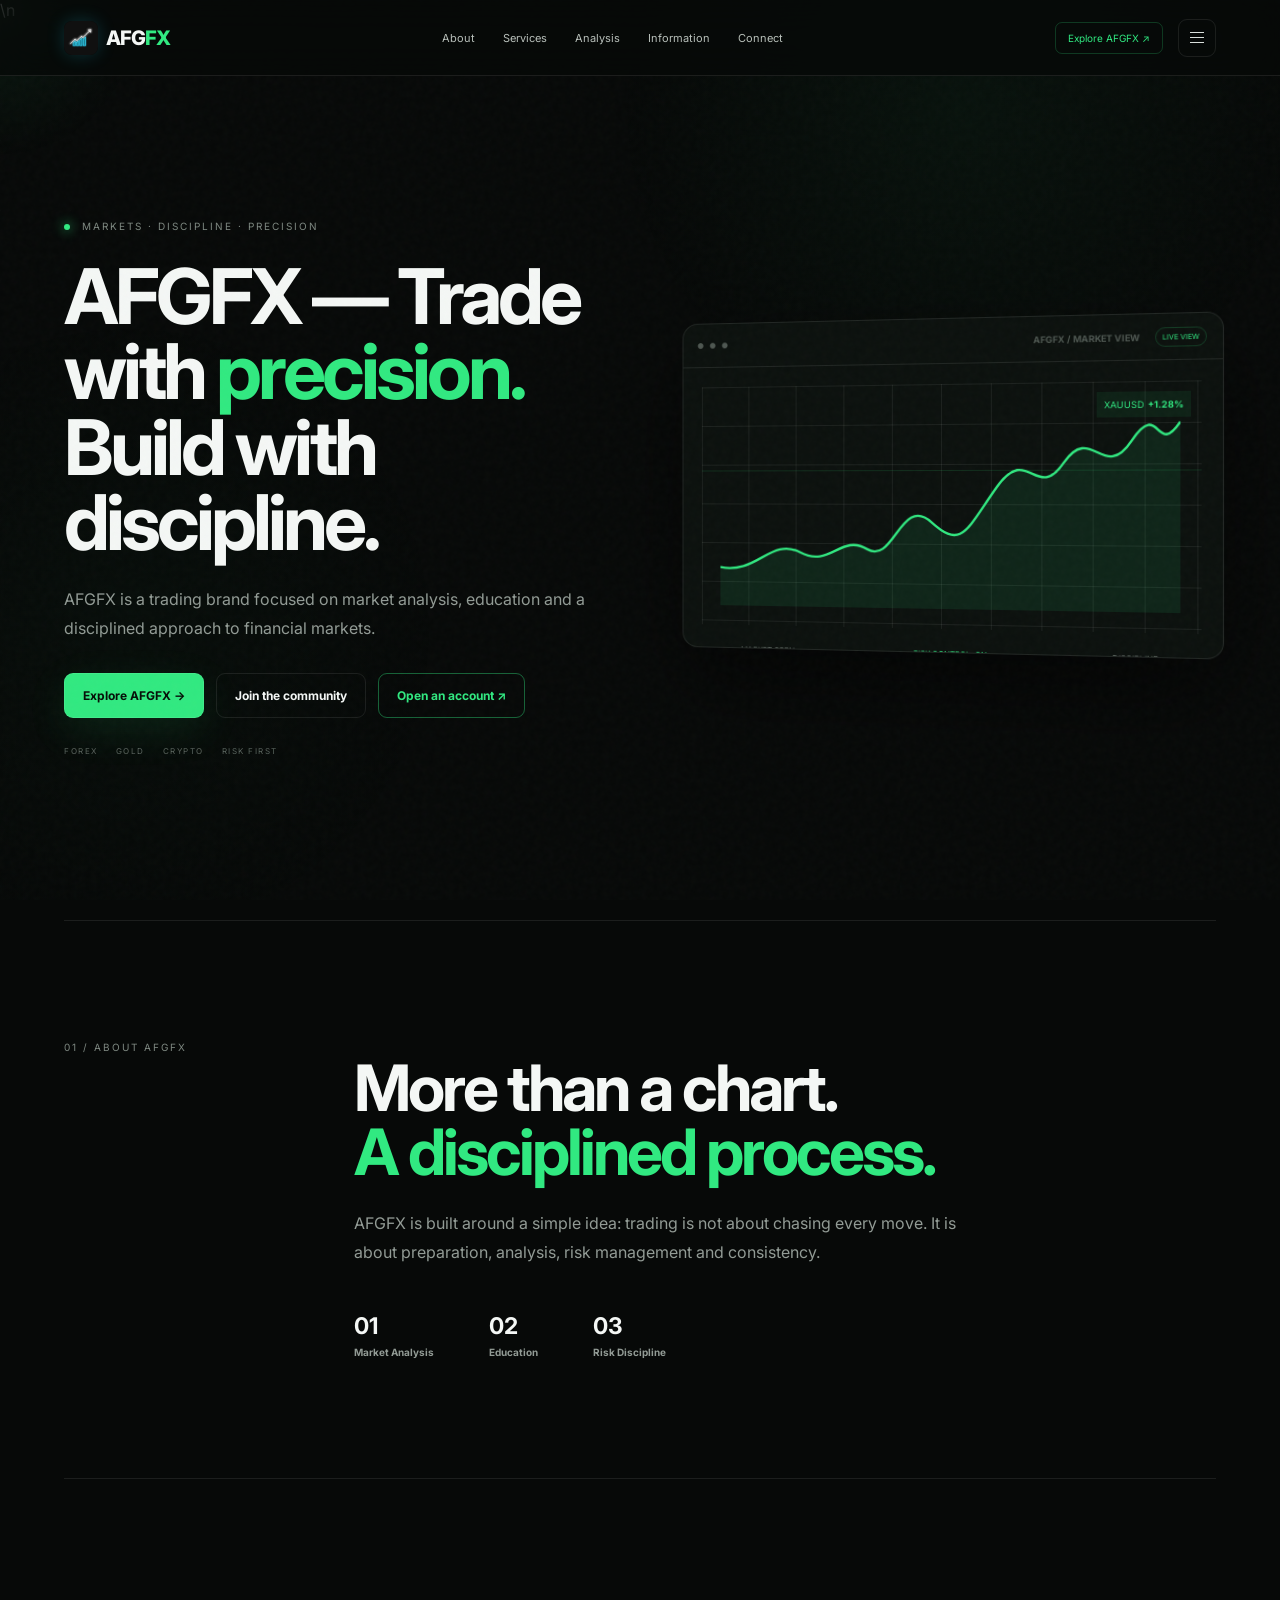
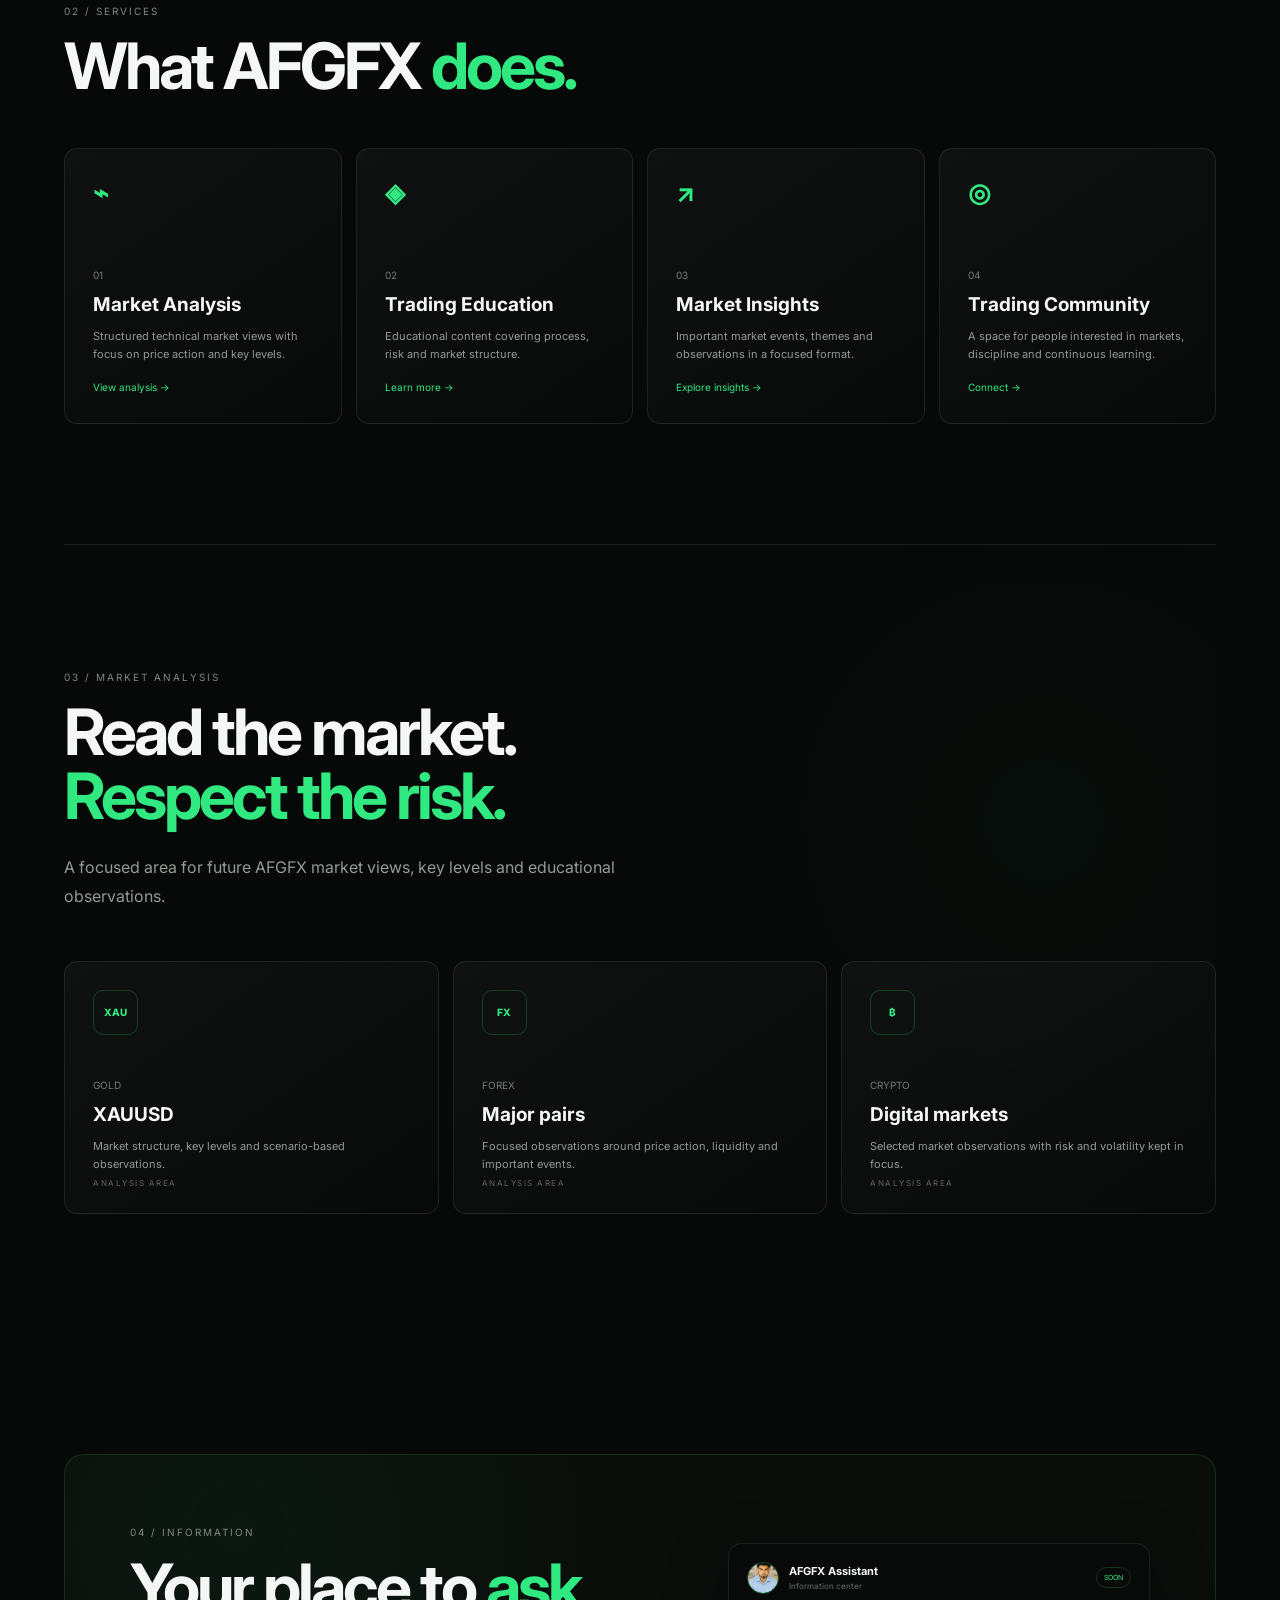
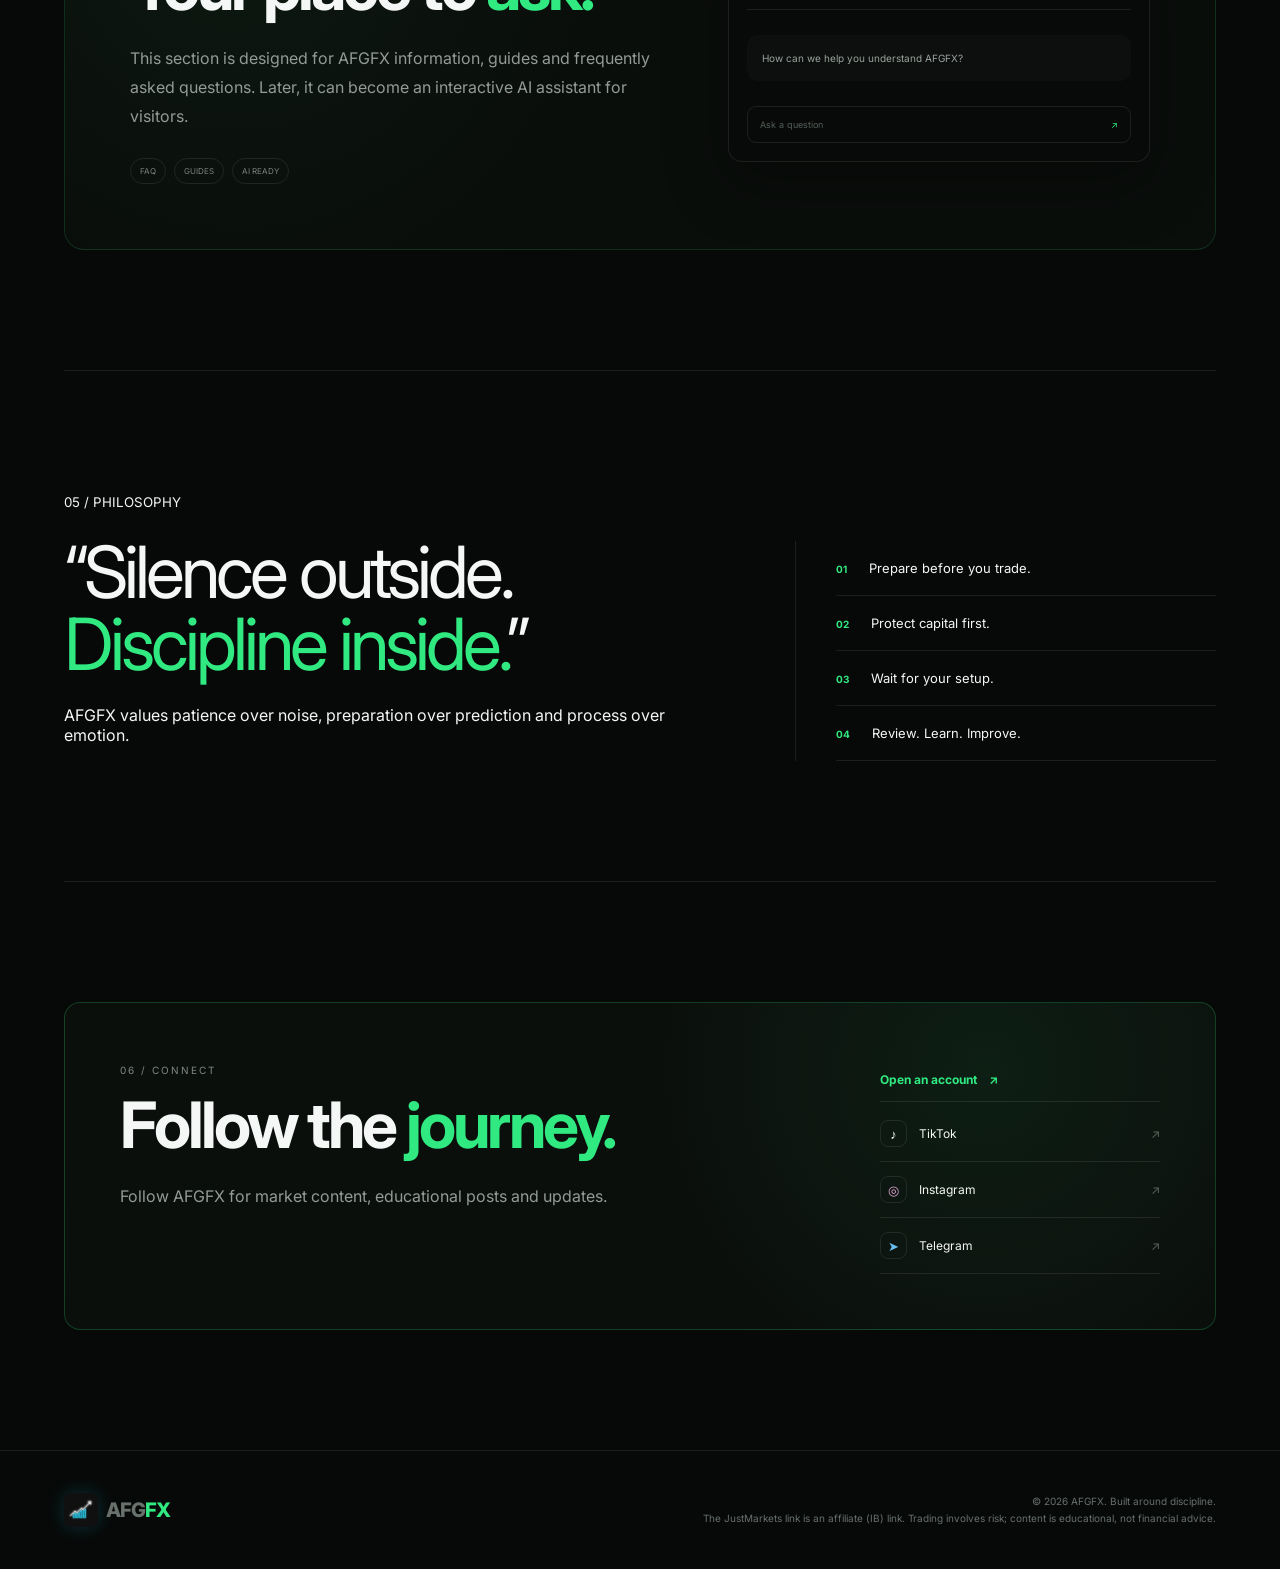
==== commit 801f097c: "Add files via upload" ====
--- a/index.html
+++ b/index.html
@@ -26,7 +26,7 @@
 <script type="application/ld+json">
 {"@context":"https://schema.org","@type":"Organization","name":"AFGFX","url":"https://afgfx-trading.vercel.app/","logo":"https://afgfx-trading.vercel.app/logo.jpeg","sameAs":["https://www.instagram.com/afg_fx_10","https://www.tiktok.com/@afgfx10","https://t.me/afgfx15"],"description":"Trading brand focused on market analysis, education and disciplined risk management."}
 </script>
-</head>
+<style>.assistant-avatar{flex:0 0 32px}</style>\n</head>
 <body>
 <div class="cursor-glow"></div><div class="grid"></div><div class="noise"></div>
 
@@ -80,10 +80,10 @@
 <section id="services" class="section">
   <div class="head reveal"><small>02 / SERVICES</small><h2>What AFGFX <em>does.</em></h2></div>
   <div class="cards">
-    <article class="card reveal"><strong>⌁</strong><small>01</small><h3>Market Analysis</h3><p>Structured technical market views with focus on price action and key levels.</p><a href="#analysis">View analysis →</a></article>
-    <article class="card reveal delay"><strong>◈</strong><small>02</small><h3>Trading Education</h3><p>Educational content covering process, risk and market structure.</p><a href="#information">Learn more →</a></article>
-    <article class="card reveal"><strong>↗</strong><small>03</small><h3>Market Insights</h3><p>Important market events, themes and observations in a focused format.</p><a href="#analysis">Explore insights →</a></article>
-    <article class="card reveal delay"><strong>◎</strong><small>04</small><h3>Trading Community</h3><p>A space for people interested in markets, discipline and continuous learning.</p><a href="#contact">Connect →</a></article>
+    <article class="card reveal"><strong>⌁</strong><small>01</small><h3>Market Analysis</h3><p>Structured technical market views with focus on price action and key levels.</p><a href="analysis.html">View analysis →</a></article>
+    <article class="card reveal delay"><strong>◈</strong><small>02</small><h3>Trading Education</h3><p>Educational content covering process, risk and market structure.</p><a href="education.html">Learn more →</a></article>
+    <article class="card reveal"><strong>↗</strong><small>03</small><h3>Market Insights</h3><p>Important market events, themes and observations in a focused format.</p><a href="insights.html">Explore insights →</a></article>
+    <article class="card reveal delay"><strong>◎</strong><small>04</small><h3>Trading Community</h3><p>A space for people interested in markets, discipline and continuous learning.</p><a href="community.html">Connect →</a></article>
   </div>
 </section>
 
@@ -99,7 +99,7 @@
 <section id="information" class="section information">
   <div class="info-shell reveal">
     <div class="info-copy"><small>04 / INFORMATION</small><h2>Your place to <em>ask.</em></h2><p>This section is designed for AFGFX information, guides and frequently asked questions. Later, it can become an interactive AI assistant for visitors.</p><div class="info-tags"><span>FAQ</span><span>GUIDES</span><span>AI READY</span></div></div>
-    <div class="bot-preview"><div class="bot-top"><span class="bot-orb"></span><div><b>AFGFX Assistant</b><small>Information center</small></div><span class="soon">SOON</span></div><div class="bot-message">How can we help you understand AFGFX?</div><div class="bot-input">Ask a question <span>↗</span></div></div>
+    <div class="bot-preview"><div class="bot-top"><img class="assistant-avatar" src="assistant-photo.jpeg" alt="AFGFX Assistant" style="width:32px;height:32px;border-radius:50%;object-fit:cover;border:1px solid #31e98155"><div><b>AFGFX Assistant</b><small>Information center</small></div><span class="soon">SOON</span></div><div class="bot-message">How can we help you understand AFGFX?</div><div class="bot-input">Ask a question <span>↗</span></div></div>
   </div>
 </section>
 
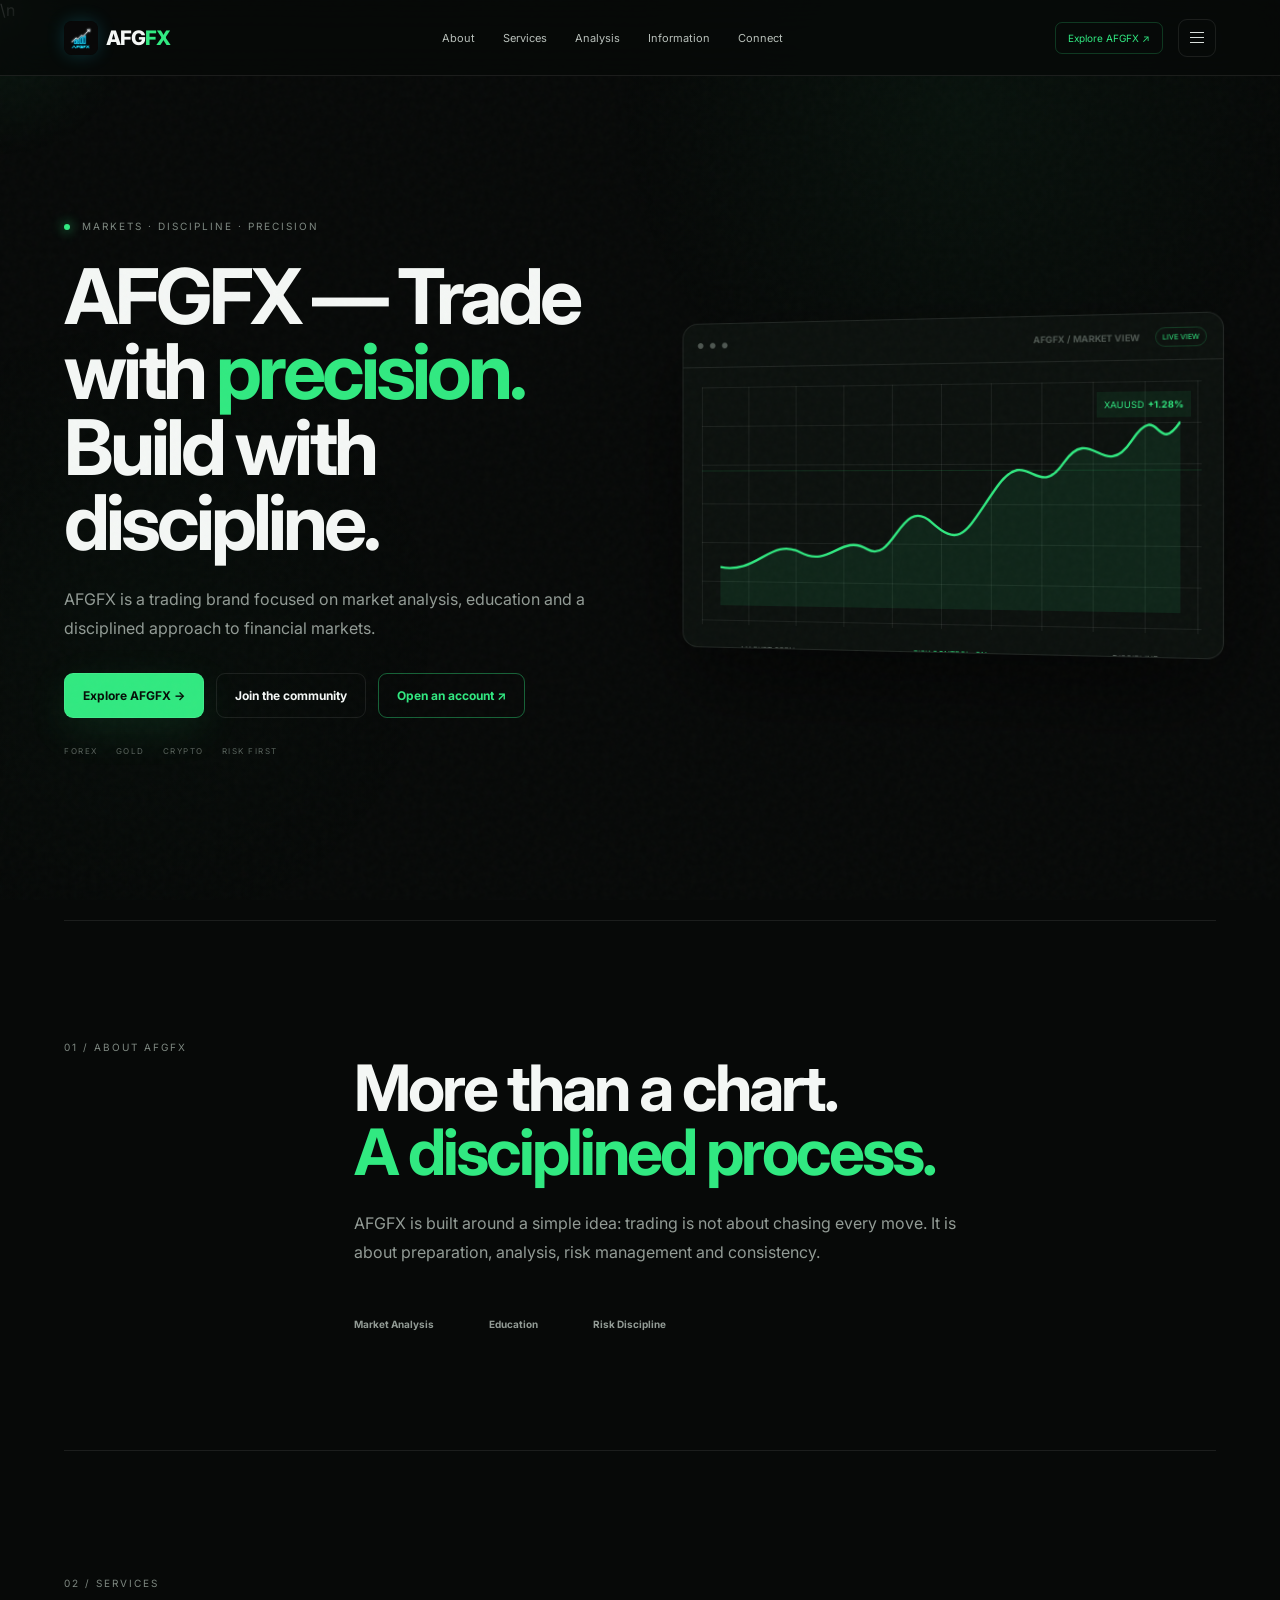
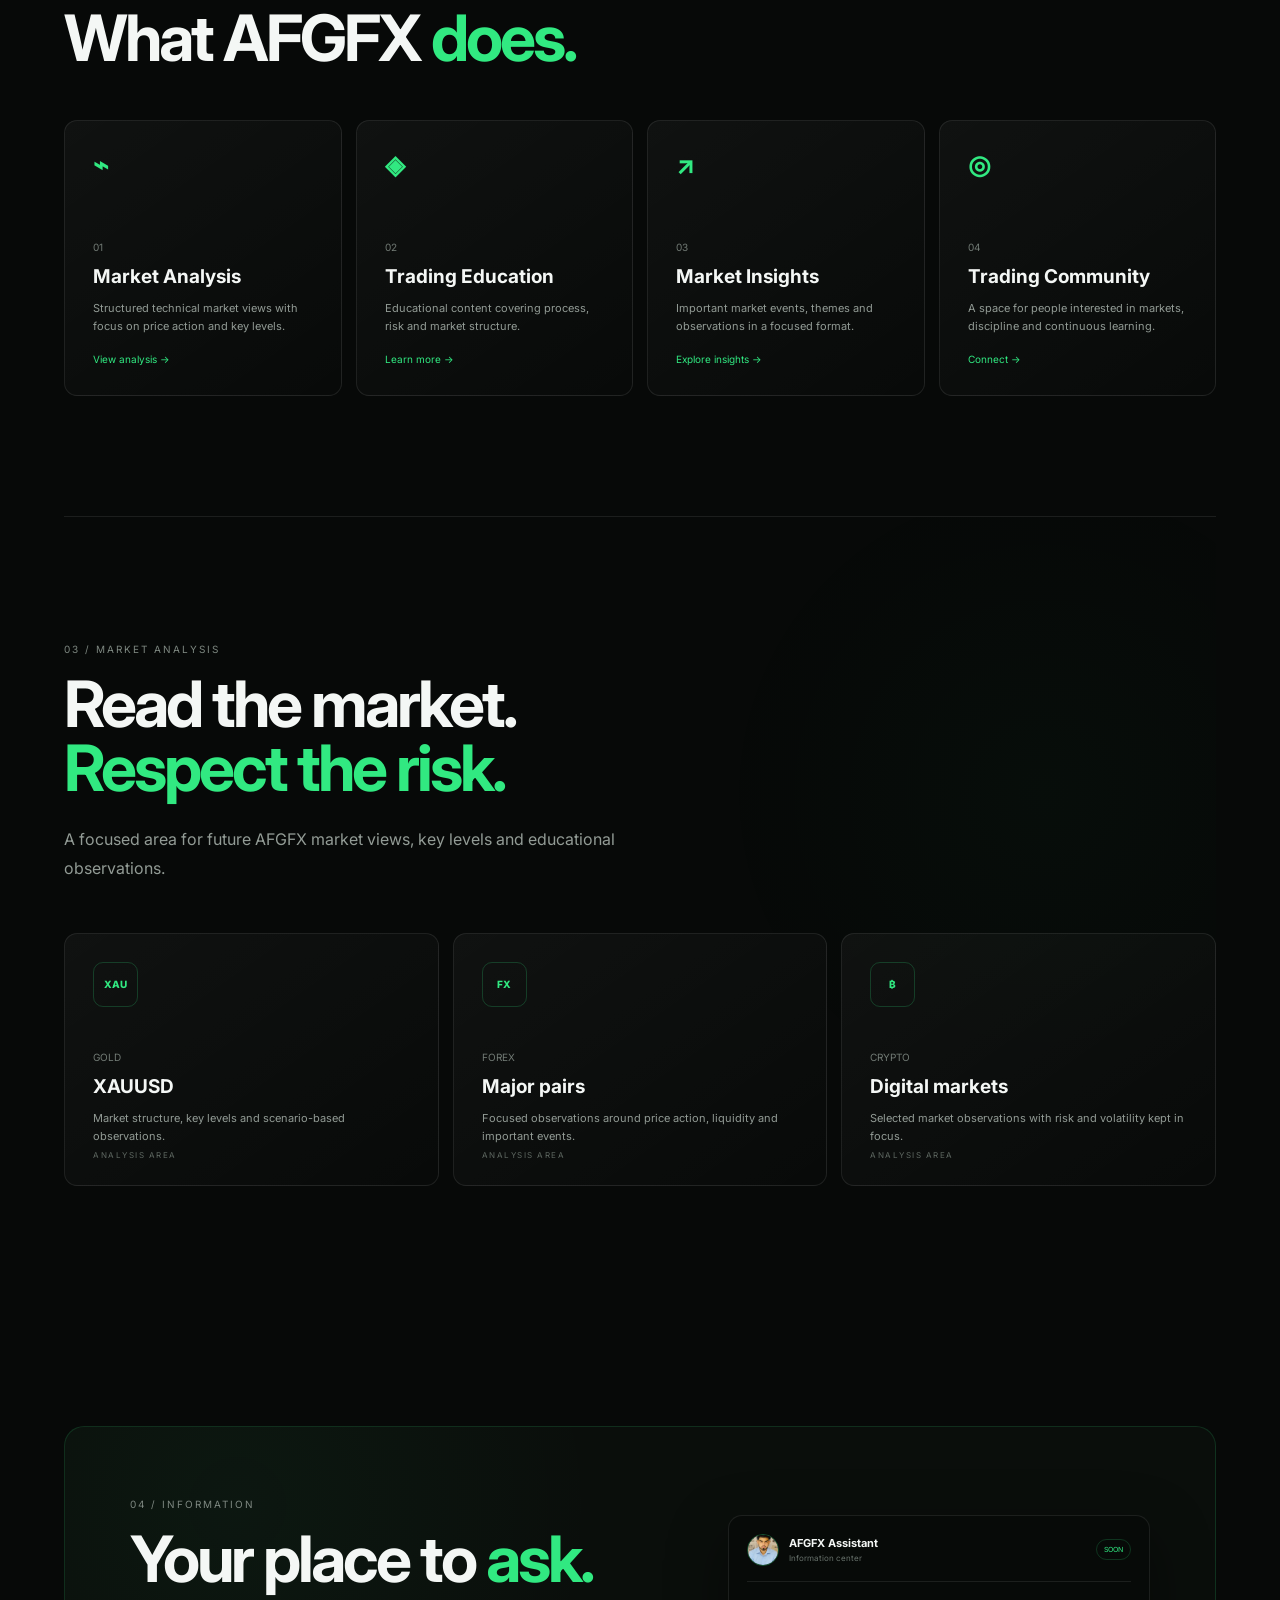
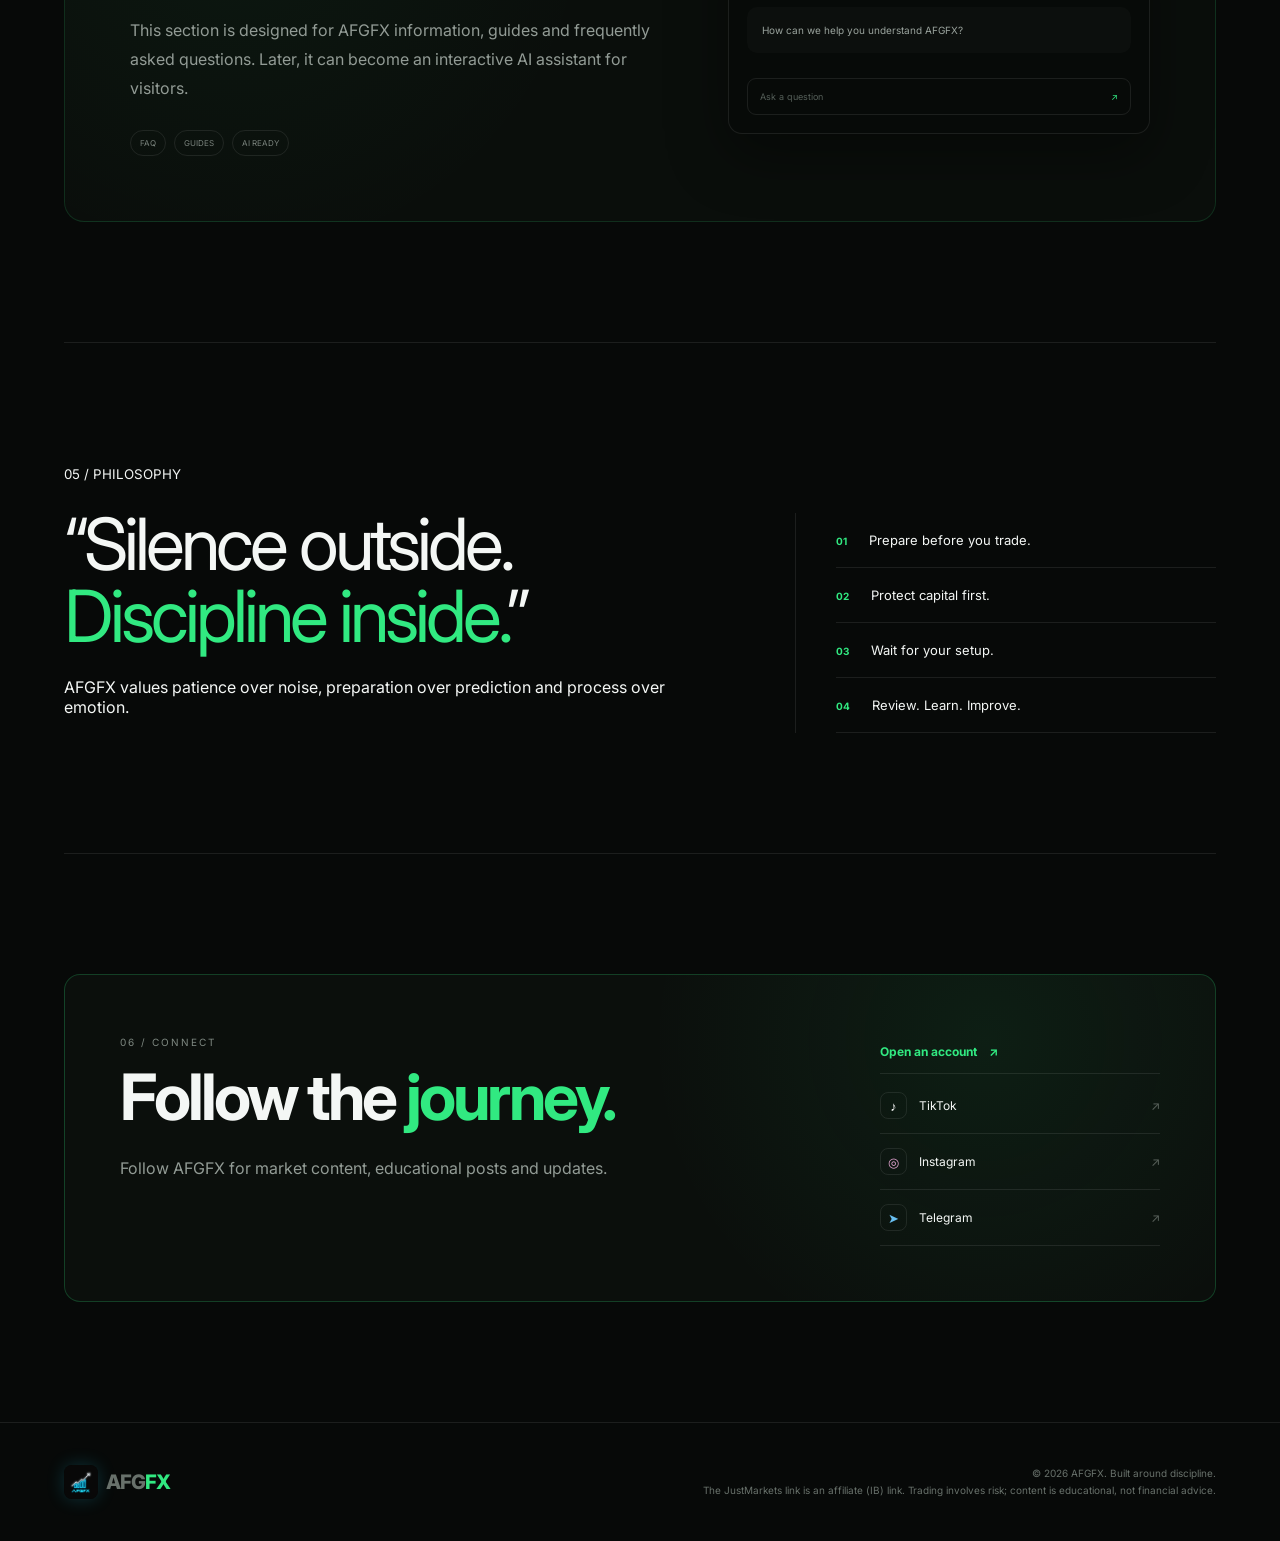
==== commit 5957f9fb: "Add files via upload" ====
--- a/index.html
+++ b/index.html
@@ -12,26 +12,30 @@
 <meta property="og:title" content="AFGFX | Trading & Market Analysis">
 <meta property="og:description" content="Trade with precision. Build with discipline.">
 <meta property="og:url" content="https://afgfx-trading.vercel.app/">
-<meta property="og:image" content="https://afgfx-trading.vercel.app/logo.jpeg">
+<meta property="og:image" content="https://afgfx-trading.vercel.app/logo.png">
 <meta property="og:site_name" content="AFGFX">
 <meta name="twitter:card" content="summary">
 <meta name="twitter:title" content="AFGFX | Trading & Market Analysis">
 <meta name="twitter:description" content="Market analysis, trading education and disciplined risk management by AFGFX.">
-<meta name="twitter:image" content="https://afgfx-trading.vercel.app/logo.jpeg">
+<meta name="twitter:image" content="https://afgfx-trading.vercel.app/logo.png">
 <title>AFGFX | Trading & Market Analysis</title>
 <link rel="preconnect" href="https://fonts.googleapis.com">
 <link rel="preconnect" href="https://fonts.gstatic.com" crossorigin>
 <link href="https://fonts.googleapis.com/css2?family=Inter:wght@400;500;600;700;800&display=swap" rel="stylesheet">
 <link rel="stylesheet" href="style.css">
 <script type="application/ld+json">
-{"@context":"https://schema.org","@type":"Organization","name":"AFGFX","url":"https://afgfx-trading.vercel.app/","logo":"https://afgfx-trading.vercel.app/logo.jpeg","sameAs":["https://www.instagram.com/afg_fx_10","https://www.tiktok.com/@afgfx10","https://t.me/afgfx15"],"description":"Trading brand focused on market analysis, education and disciplined risk management."}
+{"@context":"https://schema.org","@type":"Organization","name":"AFGFX","url":"https://afgfx-trading.vercel.app/","logo":"https://afgfx-trading.vercel.app/logo.png","sameAs":["https://www.instagram.com/afg_fx_10","https://www.tiktok.com/@afgfx10","https://t.me/afgfx15"],"description":"Trading brand focused on market analysis, education and disciplined risk management."}
 </script>
 <style>.assistant-avatar{flex:0 0 32px}</style>\n</head>
 <body>
+
+<div class="afgfx-intro" id="afgfx-intro" aria-label="AFGFX intro" role="status">
+  <img src="logo.png" alt="AFGFX logo" class="afgfx-intro-logo">
+</div>
 <div class="cursor-glow"></div><div class="grid"></div><div class="noise"></div>
 
 <header class="nav" id="top">
-  <a class="brand" href="#home" aria-label="AFGFX home"><img class="brand-logo" src="logo.jpeg" alt="AFGFX logo">AFG<span>FX</span></a>
+  <a class="brand" href="#home" aria-label="AFGFX home"><img class="brand-logo" src="logo.png" alt="AFGFX logo">AFG<span>FX</span></a>
   <nav class="desktop-nav">
     <a href="#about">About</a><a href="#services">Services</a><a href="#analysis">Analysis</a><a href="#information">Information</a><a href="#contact">Connect</a>
   </nav>
@@ -73,7 +77,7 @@
 <section id="about" class="section split">
   <small>01 / ABOUT AFGFX</small>
   <div class="reveal"><h2>More than a chart.<br><em>A disciplined process.</em></h2><p>AFGFX is built around a simple idea: trading is not about chasing every move. It is about preparation, analysis, risk management and consistency.</p>
-    <div class="stats"><b>01<small>Market Analysis</small></b><b>02<small>Education</small></b><b>03<small>Risk Discipline</small></b></div>
+    <div class="stats"><b><small>Market Analysis</small></b><b><small>Education</small></b><b><small>Risk Discipline</small></b></div>
   </div>
 </section>
 
@@ -121,7 +125,7 @@
 </section>
 </main>
 
-<footer><a class="brand" href="#home"><img class="brand-logo" src="logo.jpeg" alt="AFGFX logo">AFG<span>FX</span></a><p>© 2026 AFGFX. Built around discipline.<br>The JustMarkets link is an affiliate (IB) link. Trading involves risk; content is educational, not financial advice.</p></footer>
+<footer><a class="brand" href="#home"><img class="brand-logo" src="logo.png" alt="AFGFX logo">AFG<span>FX</span></a><p>© 2026 AFGFX. Built around discipline.<br>The JustMarkets link is an affiliate (IB) link. Trading involves risk; content is educational, not financial advice.</p></footer>
 <script src="script.js"></script>
 </body>
 </html>
--- a/style.css
+++ b/style.css
@@ -1 +1,9 @@
 :root{--bg:#070908;--text:#f4f7f5;--muted:#929b95;--line:#ffffff16;--green:#31e981;--green2:#18b964;--max:1180px}*{box-sizing:border-box}html{scroll-behavior:smooth}body{margin:0;background:var(--bg);color:var(--text);font-family:Inter,Arial,sans-serif;overflow-x:hidden}body:before{content:"";position:fixed;inset:0;pointer-events:none;background:radial-gradient(circle at 75% 12%,#31e9810b,transparent 28%),radial-gradient(circle at 10% 70%,#31e98106,transparent 25%);z-index:-3}.grid{position:fixed;inset:0;z-index:-2;opacity:.12;background-image:linear-gradient(#fff1 1px,transparent 1px),linear-gradient(90deg,#fff1 1px,transparent 1px);background-size:70px 70px;mask-image:linear-gradient(to bottom,black,transparent 90%)}.noise{position:fixed;inset:0;z-index:10;pointer-events:none;opacity:.025;background-image:url("data:image/svg+xml,%3Csvg viewBox='0 0 180 180' xmlns='http://www.w3.org/2000/svg'%3E%3Cfilter id='n'%3E%3CfeTurbulence type='fractalNoise' baseFrequency='.8' numOctaves='3' stitchTiles='stitch'/%3E%3C/filter%3E%3Crect width='100%25' height='100%25' filter='url(%23n)'/%3E%3C/svg%3E")}.cursor-glow{position:fixed;width:300px;height:300px;border-radius:50%;background:radial-gradient(circle,#31e98112,transparent 65%);transform:translate(-50%,-50%);pointer-events:none;z-index:-1;transition:left .08s linear,top .08s linear}.nav{position:fixed;z-index:20;top:0;left:0;right:0;height:76px;padding:0 5vw;display:flex;justify-content:space-between;align-items:center;background:#070908c9;backdrop-filter:blur(18px);border-bottom:1px solid var(--line)}a{color:inherit;text-decoration:none}.brand{font-size:20px;font-weight:800;letter-spacing:-1px;display:flex;align-items:center}.brand-logo{width:34px;height:34px;object-fit:cover;border-radius:8px;margin-right:8px;box-shadow:0 0 18px #25d9ff30}.brand span,em{color:var(--green);font-style:normal}.desktop-nav{display:flex;gap:28px}.desktop-nav a{font-size:11px;color:#b8c0ba;position:relative}.desktop-nav a:after{content:"";position:absolute;left:0;bottom:-7px;width:0;height:1px;background:var(--green);transition:.3s}.desktop-nav a:hover{color:#fff}.desktop-nav a:hover:after{width:100%}.nav-actions{display:flex;align-items:center;gap:15px}.nav-cta{font-size:10px;color:var(--green);border:1px solid #31e98135;padding:9px 12px;border-radius:7px;transition:.3s}.nav-cta:hover{background:#31e9810d;border-color:#31e98177;transform:translateY(-2px)}.menu{width:38px;height:38px;display:flex;background:transparent;border:1px solid var(--line);border-radius:9px;align-items:center;justify-content:center;flex-direction:column;gap:4px;cursor:pointer}.menu span{width:14px;height:1px;background:#d9dfdb;transition:.3s}.menu:hover{border-color:#31e98166}.menu-panel{position:absolute;right:5vw;top:67px;width:235px;padding:9px;border:1px solid var(--line);background:#0a0d0bcc;backdrop-filter:blur(20px);border-radius:13px;box-shadow:0 25px 70px #0009;opacity:0;visibility:hidden;transform:translateY(-8px) scale(.98);transition:.3s}.nav.open .menu-panel{opacity:1;visibility:visible;transform:none}.menu-panel a{display:block;padding:13px 14px;color:#aeb7b1;font-size:11px;border-radius:8px}.menu-panel a:hover{background:#31e9810d;color:var(--green)}.nav.open .menu span:first-child{transform:translateY(5px) rotate(45deg)}.nav.open .menu span:nth-child(2){opacity:0}.nav.open .menu span:last-child{transform:translateY(-5px) rotate(-45deg)}.section{width:min(var(--max),90vw);margin:auto;padding:120px 0;border-top:1px solid var(--line)}.hero{min-height:100vh;border:0;padding-top:150px;display:grid;grid-template-columns:1fr 1fr;gap:60px;align-items:center}.copy small,.section>small,.head small,.contact small,.info-copy small{color:#7e8881;font-size:10px;letter-spacing:2px}.status-dot{display:inline-block;width:6px;height:6px;border-radius:50%;background:var(--green);box-shadow:0 0 12px var(--green);margin-right:7px}.copy h1{font-size:clamp(48px,6vw,82px);line-height:.98;letter-spacing:-4px;margin:25px 0}.copy p,.split p,.head p,.contact p,.info-copy p{color:var(--muted);line-height:1.8;max-width:620px}.actions{display:flex;gap:12px;margin-top:30px;flex-wrap:wrap}.btn{border:1px solid var(--line);padding:14px 18px;border-radius:9px;font-size:12px;font-weight:700;transition:.35s cubic-bezier(.2,.7,.2,1)}.btn:hover{transform:translateY(-3px);border-color:#31e98155;background:#ffffff06}.btn.main{background:var(--green);color:#061008;box-shadow:0 12px 40px #31e9811a}.btn.main:hover{box-shadow:0 15px 45px #31e9812c}.btn.ib{border-color:#31e98166;color:var(--green)}.hero-meta{display:flex;gap:18px;margin-top:28px;color:#59635d;font-size:8px;letter-spacing:1.5px}.visual{display:grid;place-items:center;min-height:420px}.terminal{width:min(560px,100%);height:335px;background:#0c110e;border:1px solid #ffffff16;border-radius:16px;box-shadow:0 35px 90px #0009;transform:perspective(1000px) rotateY(-8deg);animation:float 5s ease-in-out infinite;overflow:hidden}.top{height:45px;padding:0 15px;display:flex;align-items:center;gap:7px;border-bottom:1px solid var(--line);color:#4e5751;font-size:9px}.top b{margin-left:auto}.window-dots{font-size:8px;letter-spacing:2px}.live-pill{font-size:7px;color:var(--green);border:1px solid #31e98130;border-radius:20px;padding:4px 6px;margin-left:8px}.chart{height:245px;position:relative;padding:20px;background-image:linear-gradient(#fff1 1px,transparent 1px),linear-gradient(90deg,#fff1 1px,transparent 1px);background-size:50px 40px;margin:20px}.chart svg{width:100%;height:100%}.area{fill:#31e98118}.line{fill:none;stroke:var(--green);stroke-width:3;stroke-dasharray:1000;stroke-dashoffset:1000;animation:draw 3s ease forwards infinite alternate}.chart label{position:absolute;right:10px;top:10px;color:var(--green);font-size:9px;background:#31e98112;padding:7px}.scanline{position:absolute;left:0;right:0;top:35%;height:1px;background:#31e98120;animation:scan 3s ease-in-out infinite}.bottom{font-size:8px;color:#657069;display:flex;justify-content:space-around}.bottom span:nth-child(2){color:var(--green)}.split{display:grid;grid-template-columns:220px 1fr;gap:70px}.split h2,.head h2,.contact h2,.info-copy h2{font-size:clamp(42px,5vw,65px);line-height:1;letter-spacing:-3px;margin:15px 0 25px}.stats{display:flex;gap:55px;margin-top:45px}.stats b{font-size:23px}.stats small{display:block;color:var(--muted);font-size:10px;margin-top:6px}.head{margin-bottom:50px}.cards,.analysis-grid{display:grid;grid-template-columns:repeat(4,1fr);gap:14px}.card,.analysis-card{border:1px solid var(--line);border-radius:13px;background:linear-gradient(145deg,#ffffff0a,#ffffff02);padding:28px;min-height:270px;transition:.45s cubic-bezier(.2,.7,.2,1);position:relative;overflow:hidden}.card:before,.analysis-card:before{content:"";position:absolute;inset:-1px;background:linear-gradient(120deg,transparent,#31e98112,transparent);transform:translateX(-100%);transition:.7s}.card:hover:before,.analysis-card:hover:before{transform:translateX(100%)}.card:hover,.analysis-card:hover{transform:translateY(-8px);border-color:#31e98155;box-shadow:0 20px 50px #0005}.card strong{display:block;color:var(--green);font-size:26px;margin-bottom:55px}.card small,.analysis-card small{color:#727b75;font-size:10px}.card h3,.analysis-card h3{font-size:19px;margin:10px 0}.card p,.analysis-card p{font-size:11px;line-height:1.7;color:var(--muted)}.card a{font-size:10px;color:var(--green)}.analysis-section{background:radial-gradient(circle at 85% 35%,#31e98106,transparent 30%)}.analysis-grid{grid-template-columns:repeat(3,1fr)}.analysis-card{min-height:245px}.analysis-icon{display:grid;place-items:center;width:45px;height:45px;border:1px solid #31e98135;border-radius:10px;color:var(--green);font-size:10px;font-weight:800;margin-bottom:38px}.coming{position:absolute;bottom:25px;left:28px;color:#5f6862;font-size:8px;letter-spacing:1.5px}.information{border-top:0}.info-shell{display:grid;grid-template-columns:1fr .8fr;gap:70px;padding:65px;border:1px solid #31e98125;border-radius:20px;background:radial-gradient(circle at 15% 20%,#31e9810b,transparent 35%),#0a0e0b}.info-tags{display:flex;gap:8px;margin-top:28px}.info-tags span{font-size:8px;color:#79827c;border:1px solid var(--line);padding:7px 9px;border-radius:20px}.bot-preview{align-self:center;border:1px solid var(--line);border-radius:14px;padding:18px;background:#070a08;box-shadow:0 20px 60px #0006}.bot-top{display:flex;align-items:center;gap:10px;padding-bottom:15px;border-bottom:1px solid var(--line)}.bot-top b,.bot-top small{display:block}.bot-top b{font-size:11px}.bot-top small{color:#68726c;font-size:8px;margin-top:3px}.bot-orb{width:28px;height:28px;border-radius:50%;background:radial-gradient(circle,#31e981,#0d4c2c);box-shadow:0 0 20px #31e98133}.soon{margin-left:auto;font-size:7px;color:var(--green);border:1px solid #31e98130;border-radius:20px;padding:5px 7px}.bot-message{margin:25px 0;padding:15px;border-radius:10px;background:#ffffff05;color:#9aa39d;font-size:10px;line-height:1.6}.bot-input{display:flex;justify-content:space-between;border:1px solid var(--line);border-radius:9px;padding:12px;color:#555f59;font-size:9px}.bot-input span{color:var(--green)}.results{display:grid;grid-template-columns:repeat(3,1fr);gap:14px}.philosophy{display:grid;grid-template-columns:1.2fr .8fr;gap:100px}.philosophy blockquote{font-size:clamp(42px,6vw,72px);line-height:1;letter-spacing:-4px;margin:25px 0}.principles{border-left:1px solid var(--line);padding-left:40px;align-self:end}.principles div{padding:19px 0;border-bottom:1px solid var(--line);font-size:13px}.principles b{color:var(--green);margin-right:22px;font-size:10px}.contact{display:flex;justify-content:space-between;gap:50px;padding:55px;border:1px solid #31e98138;border-radius:16px;background:radial-gradient(circle at 80% 20%,#31e98112,transparent 35%),#0b0f0c}.socials{min-width:280px;display:flex;flex-direction:column}.socials a{padding:14px 0;border-bottom:1px solid var(--line);font-size:12px;display:flex;align-items:center;gap:12px;transition:.3s}.socials a:hover{color:var(--green);padding-left:5px}.socials .ib-link{color:var(--green);font-weight:700;margin-bottom:4px}.social-icon{width:27px;height:27px;border:1px solid var(--line);border-radius:8px;display:grid;place-items:center;font-size:13px}.tiktok-icon{color:#fff}.instagram-icon{color:#e8a7d5}.telegram-icon{color:#68bff1}.arrow{margin-left:auto;color:#59625c}.reveal{opacity:0;transform:translateY(28px);transition:opacity .8s ease,transform .8s cubic-bezier(.2,.7,.2,1)}.reveal.show{opacity:1;transform:none}.delay{transition-delay:.15s}footer{border-top:1px solid var(--line);padding:32px 5vw;display:flex;justify-content:space-between;color:#68716b;font-size:10px}footer p{text-align:right;line-height:1.7;max-width:520px}@keyframes draw{to{stroke-dashoffset:0}}@keyframes float{0%,100%{transform:perspective(1000px) rotateY(-8deg) translateY(0)}50%{transform:perspective(1000px) rotateY(-5deg) translateY(-10px)}}@keyframes scan{0%,100%{top:25%;opacity:0}50%{top:75%;opacity:1}}@media(max-width:900px){.desktop-nav,.nav-cta{display:none}.hero{grid-template-columns:1fr}.split,.philosophy,.info-shell{grid-template-columns:1fr;gap:35px}.cards{grid-template-columns:1fr 1fr}.analysis-grid{grid-template-columns:1fr}.info-shell{padding:38px}.principles{border:0;border-top:1px solid var(--line);padding:0}.contact{flex-direction:column}}@media(max-width:560px){.section{padding:85px 0}.copy h1{font-size:49px}.cards,.results{grid-template-columns:1fr}.stats{gap:20px}.hero-meta{gap:10px;flex-wrap:wrap}.contact{padding:32px}.socials{min-width:0;width:100%}footer{flex-direction:column;gap:15px}footer p{text-align:left}.terminal{height:300px}.chart{height:210px}}
+
+
+/* AFGFX cinematic logo intro */
+.afgfx-intro{position:fixed;inset:0;z-index:9999;display:grid;place-items:center;background:#101010;opacity:1;visibility:visible;transition:opacity .65s ease,visibility .65s ease}
+.afgfx-intro-logo{display:block;width:min(68vw,360px);height:auto;object-fit:contain;opacity:0;transform:scale(.92);filter:drop-shadow(0 0 22px #20d9f955);animation:afgfxIntroIn .8s cubic-bezier(.2,.7,.2,1) .12s forwards}
+.afgfx-intro.is-leaving{opacity:0;visibility:hidden;pointer-events:none}
+@keyframes afgfxIntroIn{to{opacity:1;transform:scale(1)}}
+@media(prefers-reduced-motion:reduce){.afgfx-intro-logo{animation:none;opacity:1;transform:none}.afgfx-intro{transition:none}}
